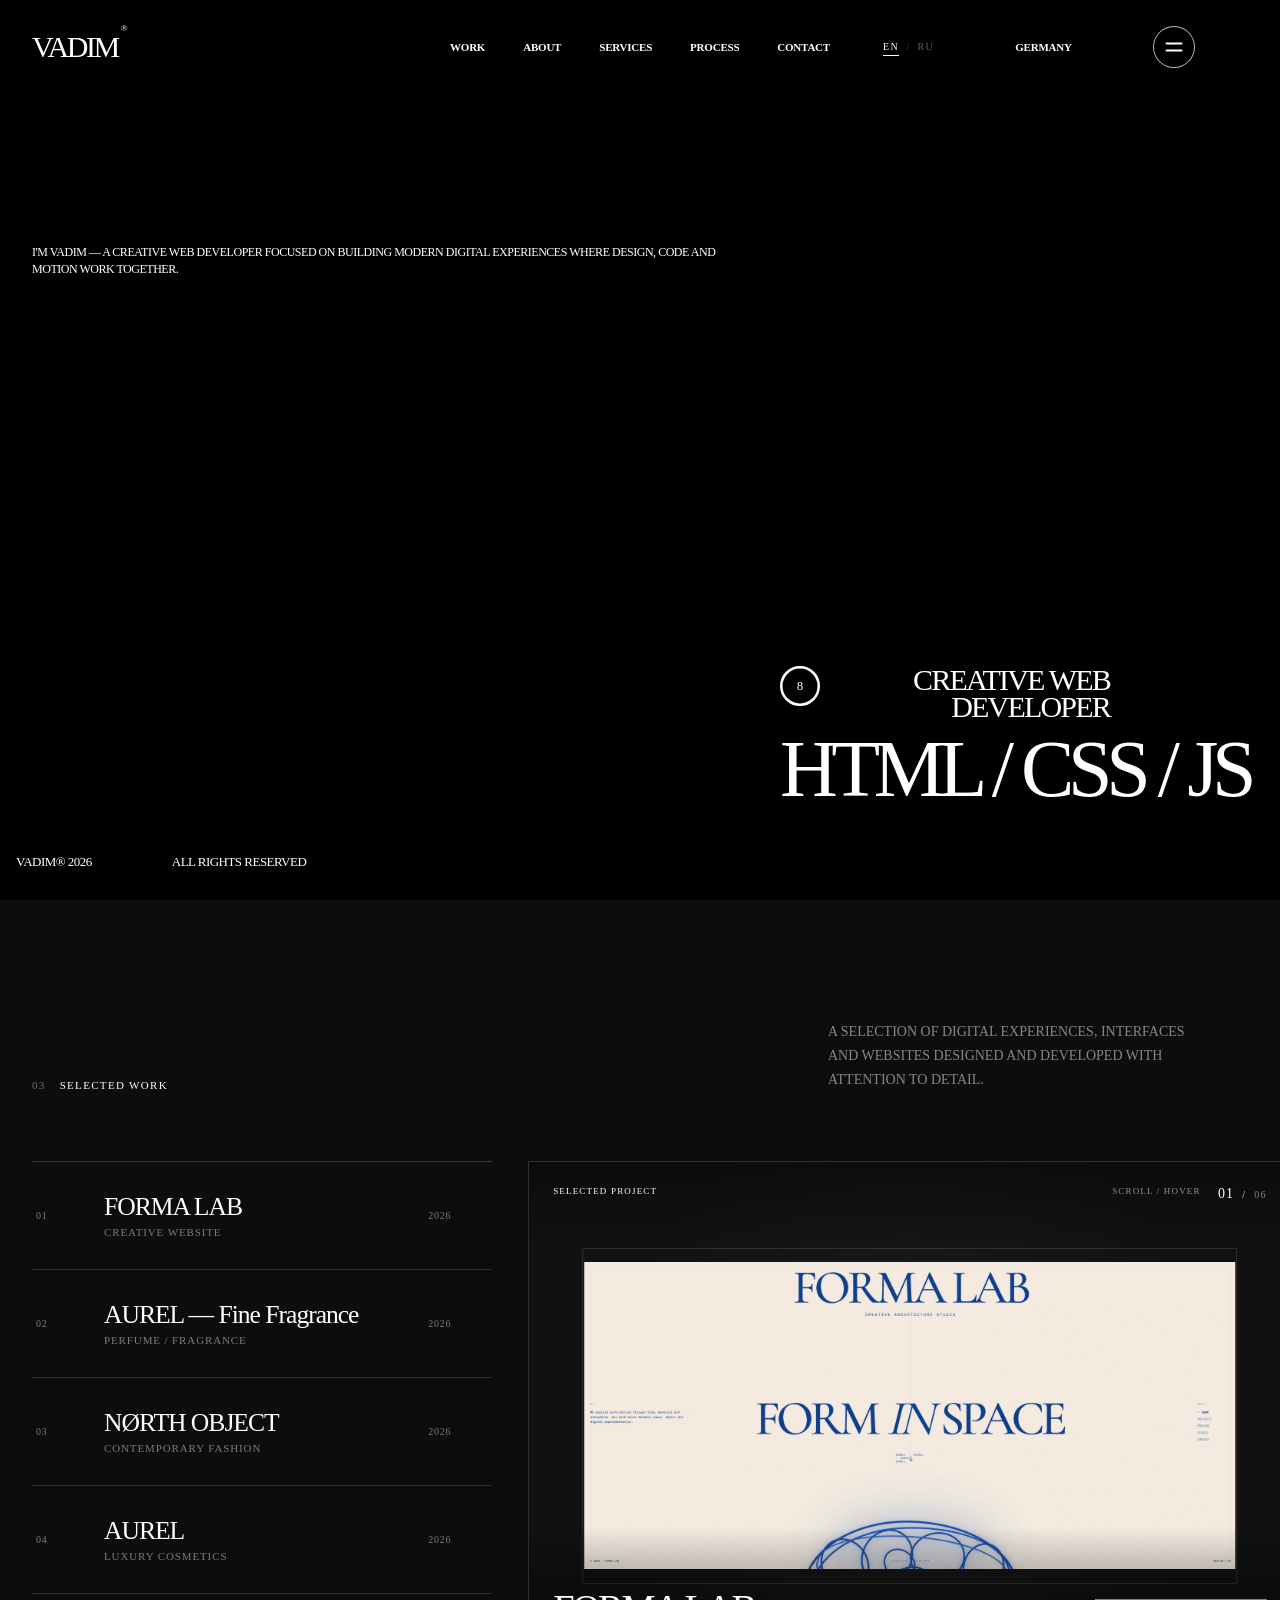
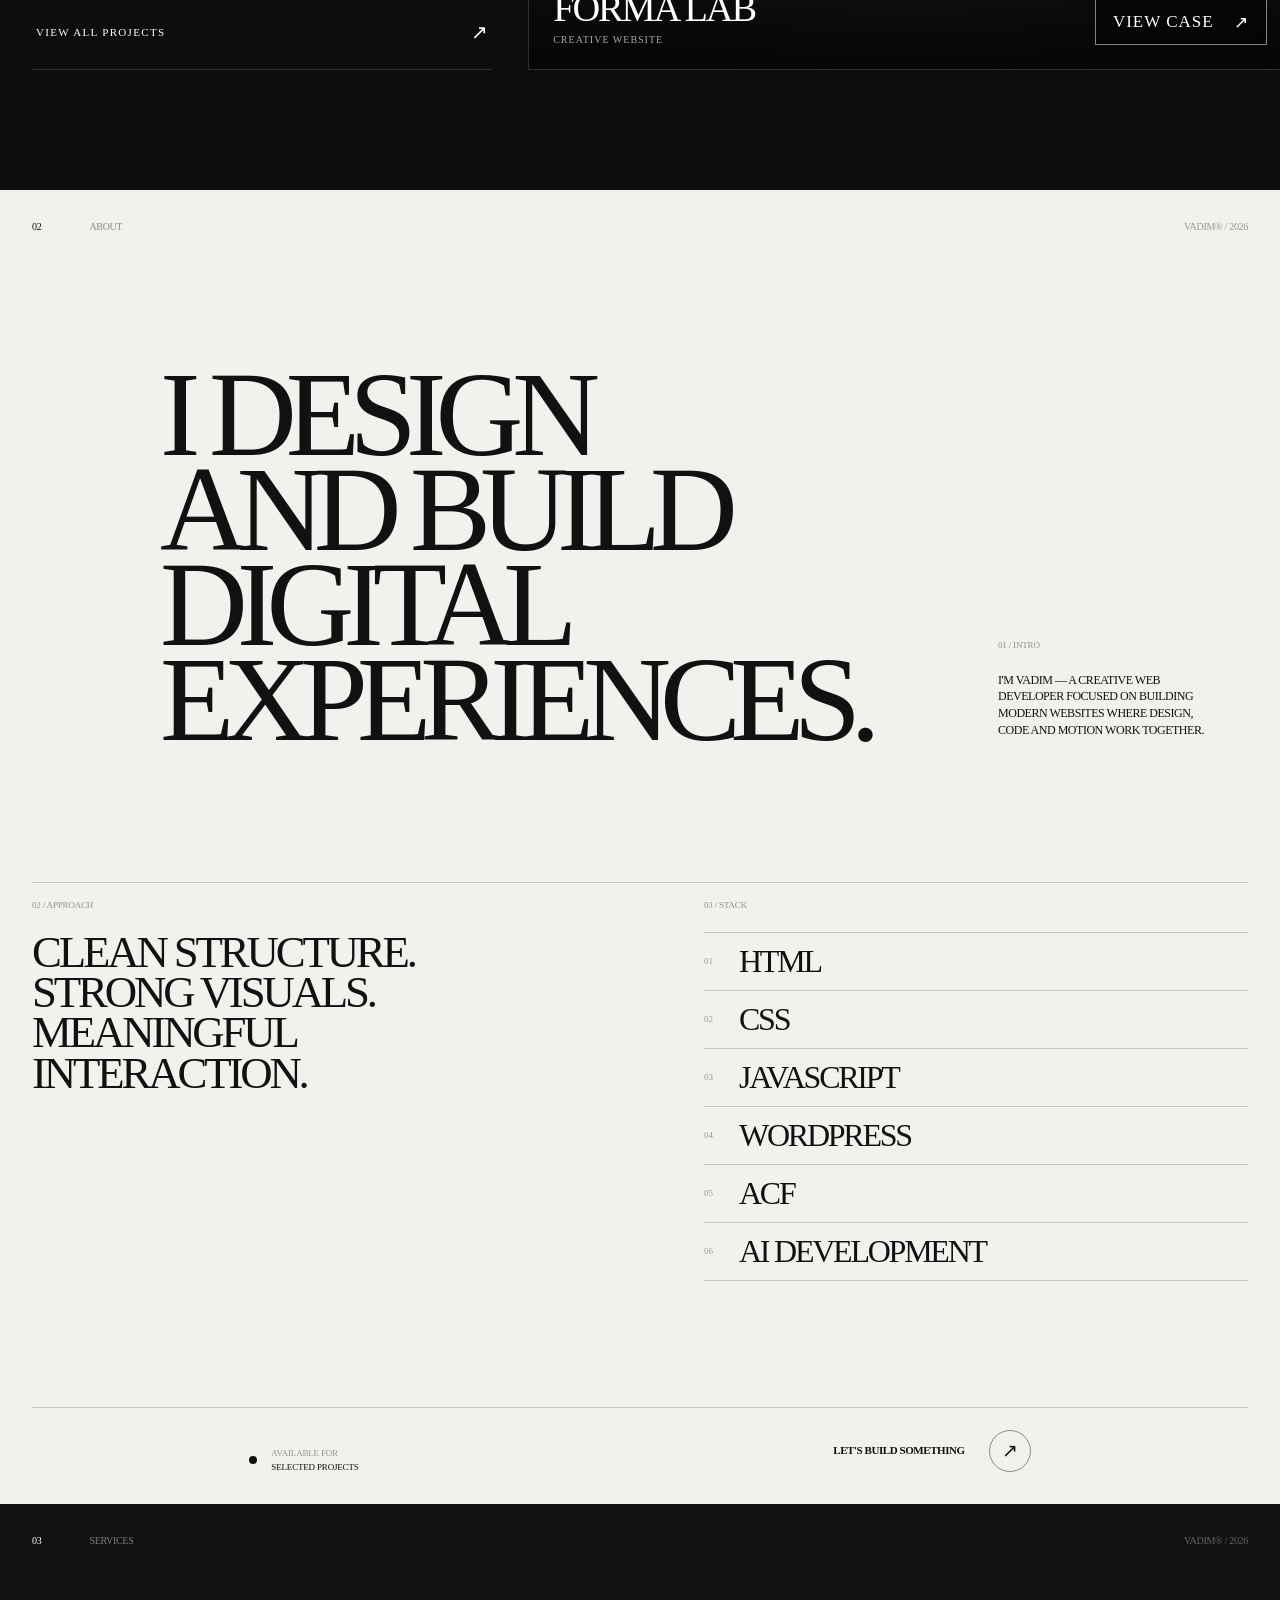
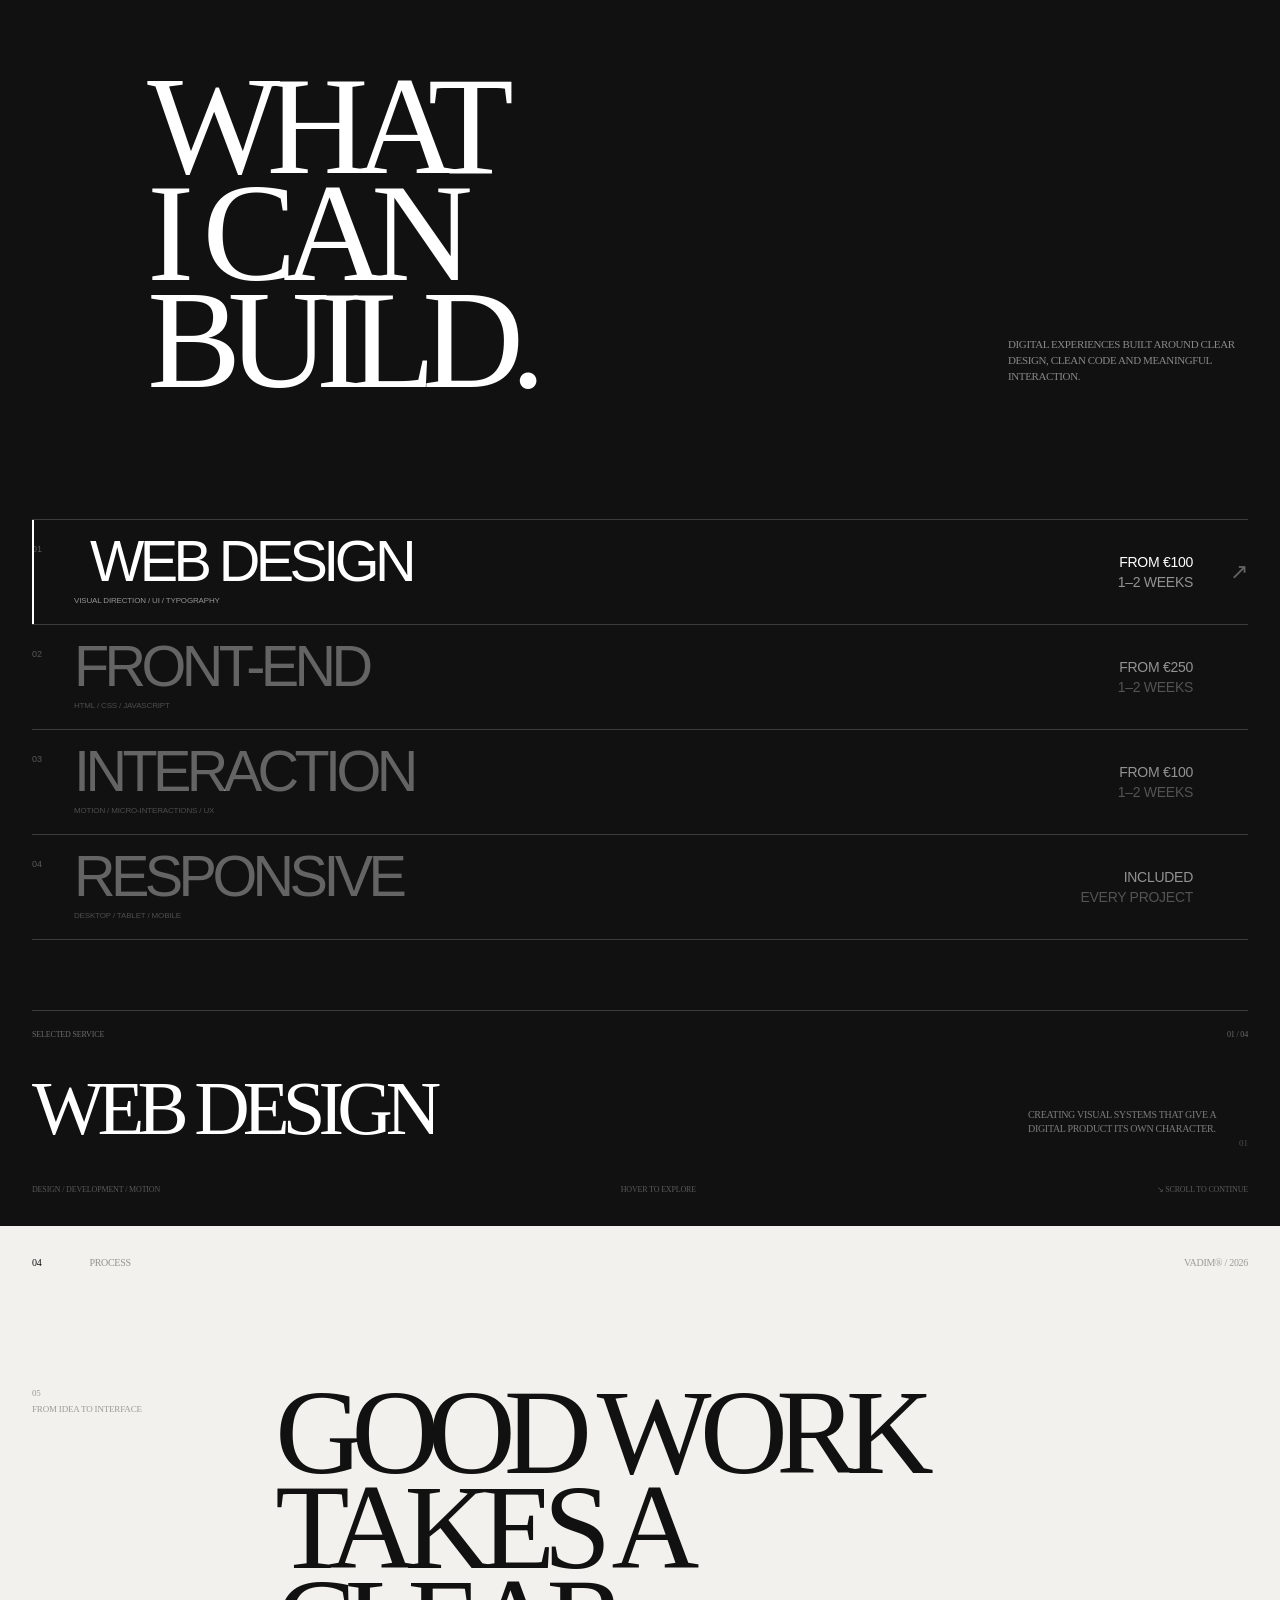
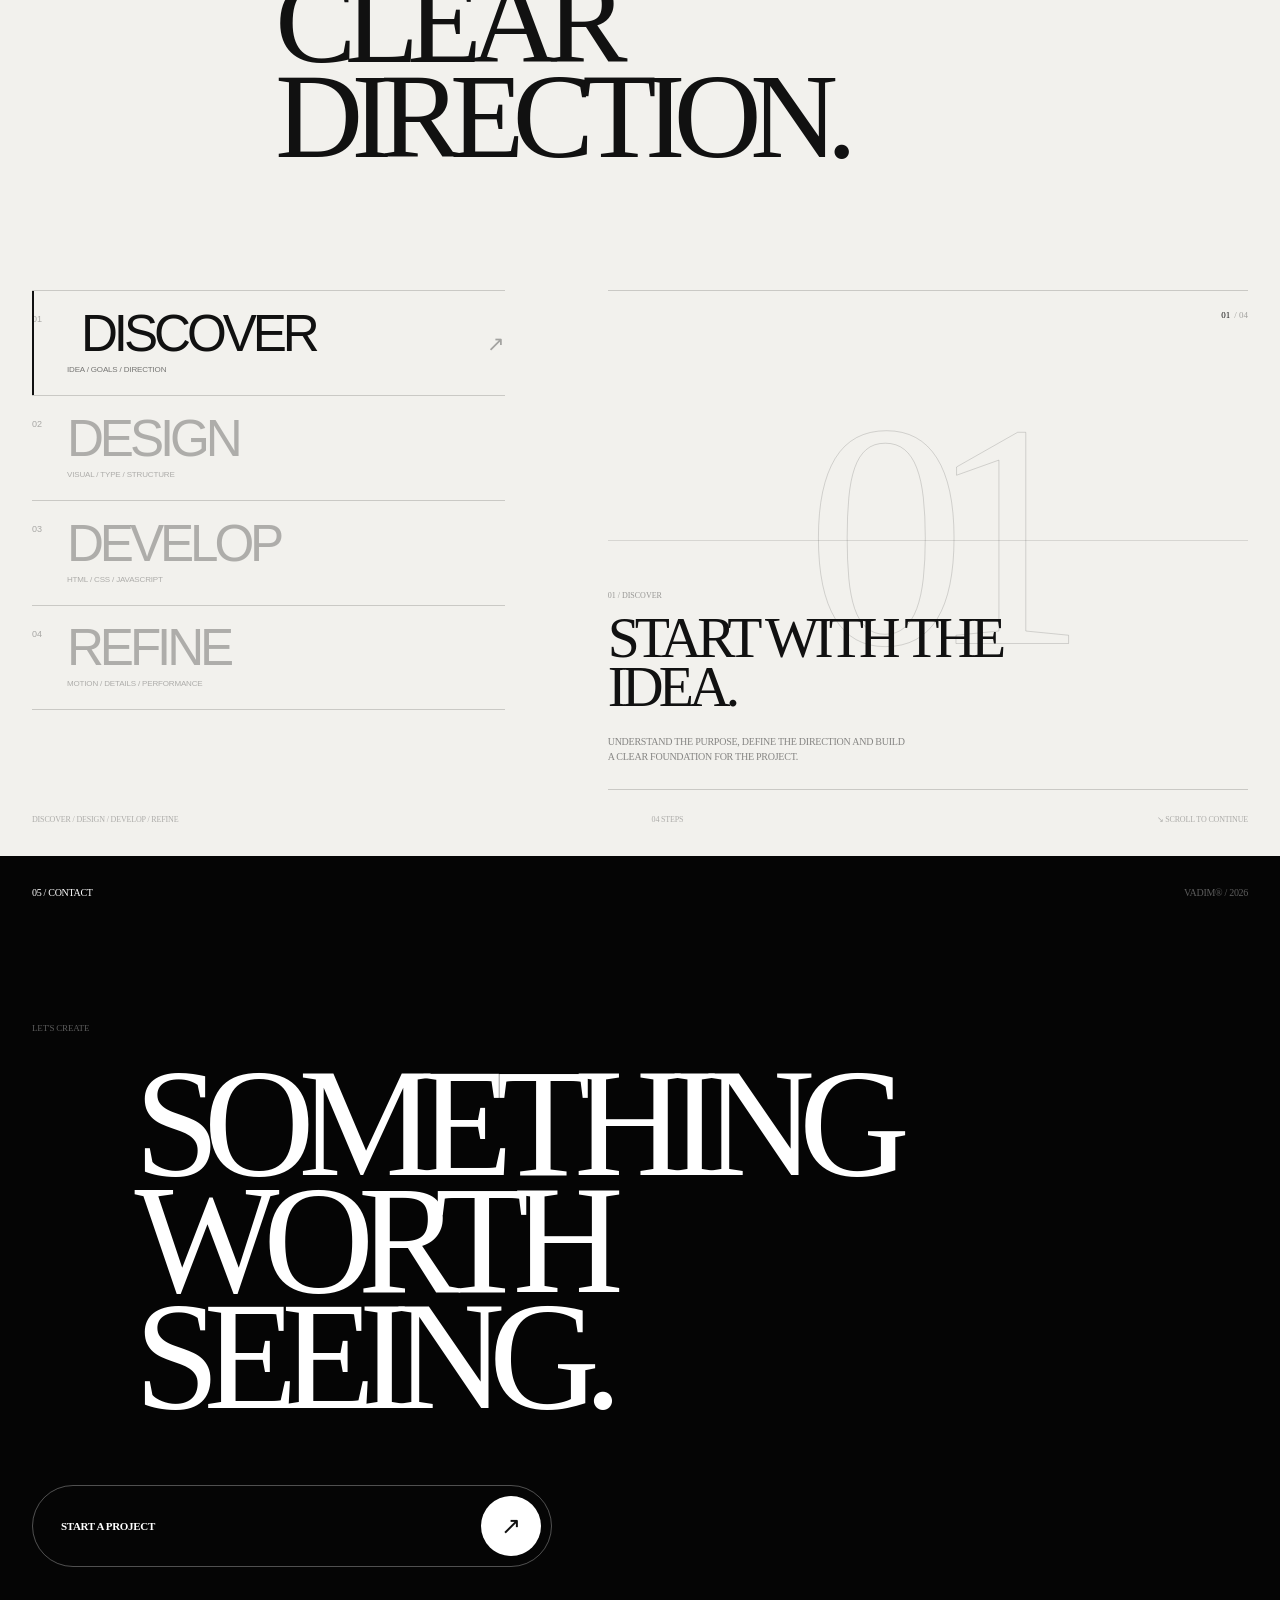
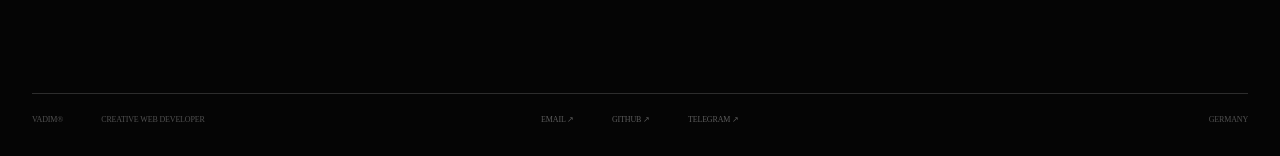
==== index.html @ 9d47cc03 "Update index.html" ====
<!doctype html>
<html lang="en">
	<head>
		<meta charset="UTF-8" />
		<meta name="viewport" content="width=device-width, initial-scale=1.0" />

		<title>VADIM — Creative Web Developer</title>

		<link rel="preconnect" href="https://fonts.googleapis.com" />
		<link rel="preconnect" href="https://fonts.gstatic.com" crossorigin />

		<link
			href="https://fonts.googleapis.com/css2?family=Inter+Tight:wght@500&display=swap"
			rel="stylesheet"
		/>

		<link rel="shortcut icon" href="./icons/favicon.png" type="image/x-icon" />

		<link rel="stylesheet" href="./css/index.css" />
	</head>

	<body>
		<header class="header">
			<div class="header__inner">
				<a href="#" class="header__logo">VADIM<span>®</span></a>

				<nav class="header__nav">
					<a href="#work" class="header__link" data-i18n="navWork">WORK</a>
					<a href="#about" class="header__link" data-i18n="navAbout">ABOUT</a>
					<a href="#services" class="header__link" data-i18n="navServices"
						>SERVICES</a
					>
					<a href="#process" class="header__link" data-i18n="navProcess"
						>PROCESS</a
					>
					<a href="#contact" class="header__link" data-i18n="navContact"
						>CONTACT</a
					>
				</nav>

				<div class="header__right">
					<div class="language-switcher" aria-label="Language switcher">
						<button
							class="language-switcher__button is-active"
							type="button"
							data-language="en"
						>
							EN
						</button>

						<span>/</span>

						<button
							class="language-switcher__button"
							type="button"
							data-language="ru"
						>
							RU
						</button>
					</div>

					<span class="header__location" data-i18n="location"> GERMANY </span>

					<button
						class="header__menu-button"
						id="header-menu-button"
						type="button"
						aria-label="Open menu"
						aria-expanded="false"
						aria-controls="header-menu"
					>
						<span></span>
						<span></span>
					</button>
				</div>
			</div>

			<div class="header__menu" id="header-menu" aria-hidden="true">
				<div class="header__menu-top">
					<span>VADIM® 2026</span>

					<button
						class="header__menu-close"
						id="header-menu-close"
						type="button"
						aria-label="Close menu"
					>
						<span></span>
						<span></span>
					</button>
				</div>

				<nav class="header__menu-nav">
					<a href="#work" class="header__menu-link">
						<span>01</span>
						<strong data-i18n="navWork">WORK</strong>
					</a>

					<a href="#about" class="header__menu-link">
						<span>02</span>
						<strong data-i18n="navAbout">ABOUT</strong>
					</a>

					<a href="#services" class="header__menu-link">
						<span>03</span>
						<strong data-i18n="navServices">SERVICES</strong>
					</a>

					<a href="#process" class="header__menu-link">
						<span>04</span>
						<strong data-i18n="navProcess">PROCESS</strong>
					</a>

					<a href="#contact" class="header__menu-link">
						<span>05</span>
						<strong data-i18n="navContact">CONTACT</strong>
					</a>
				</nav>

				<div class="header__menu-bottom">
					<span data-i18n="developer">CREATIVE WEB DEVELOPER</span>
					<span data-i18n="germany2026">GERMANY — 2026</span>
				</div>
			</div>
		</header>

		<main id="scroll-spacer">
			<section class="hero">
				<div class="hero__cursor" id="custom-cursor">
					<svg viewBox="0 0 48 48" aria-hidden="true">
						<circle
							cx="24"
							cy="24"
							r="22.75"
							fill="none"
							stroke="white"
							stroke-width="2.5"
						/>

						<path
							d="M17 18.5
							C20 15.5 27 15.5 30 18.5
							C32.5 21 31.5 25 28.5 26
							C25.5 27 22 26 20 28.5
							C18 31 20 34 23.5 34
							C27 34 30 31.5 31 29"
							fill="none"
							stroke="white"
							stroke-width="2.5"
							stroke-linecap="round"
						/>
					</svg>
				</div>

				<div class="hero__caption" data-i18n="heroCaption">
					I'M VADIM — A CREATIVE WEB DEVELOPER FOCUSED ON BUILDING MODERN
					DIGITAL EXPERIENCES WHERE DESIGN, CODE AND MOTION WORK TOGETHER.
				</div>

				<div class="hero__product" id="outro-info" data-outro-offset="166">
					<div class="hero__product-top">
						<div class="hero__symbol">
							<svg viewBox="0 0 40 40" aria-hidden="true">
								<circle
									cx="20"
									cy="20"
									r="18.75"
									fill="none"
									stroke="white"
									stroke-width="2.5"
								/>
							</svg>

							<span id="circle-symbol">8</span>
						</div>

						<div class="hero__collection" data-i18n="developer">
							CREATIVE WEB DEVELOPER
						</div>
					</div>

					<div class="hero__price">HTML / CSS / JS</div>
				</div>

				<div class="hero__video" id="main-canvas">
					<video
						id="video-left"
						class="hero__video-item"
						muted
						playsinline
						preload="auto"
					>
						<source
							src="https://d8j0ntlcm91z4.cloudfront.net/user_39ca84eAE1ODL9hbR5VhoEj8tBf/hf_20260625_154433_532a85d3-dabf-4265-b8bd-19ac6af31842.mp4"
							type="video/mp4"
						/>
					</video>

					<video
						id="video-right"
						class="hero__video-item"
						muted
						playsinline
						preload="auto"
					>
						<source
							src="https://d8j0ntlcm91z4.cloudfront.net/user_39ca84eAE1ODL9hbR5VhoEj8tBf/hf_20260625_154401_a664f076-b971-4557-8728-40ef9ea4c49b.mp4"
							type="video/mp4"
						/>
					</video>
				</div>

				<div class="hero__outro-overlay" id="outro-overlay"></div>

				<button
					class="hero__view"
					id="outro-buy"
					type="button"
					data-i18n="view"
				>
					view
				</button>

				<footer class="hero__footer" id="outro-footer">
					<span>VADIM® 2026</span>

					<span data-i18n="allRights"> ALL RIGHTS RESERVED </span>
				</footer>
			</section>

			<section class="work" id="work">
				<div class="work__header">
					<div class="section-label">
						<span>03</span>
						<span data-i18n="selectedWork">Selected work</span>
					</div>

					<p class="work__intro" data-i18n="workIntro">
						A selection of digital experiences, interfaces and websites designed
						and developed with attention to detail.
					</p>
				</div>

				<div class="work__showcase">
					<div class="work__projects">
						<article class="work-project is-active" data-project="0">
							<div class="work-project__number">01</div>

							<div class="work-project__info">
								<h3>FORMA LAB</h3>
								<p data-i18n="creativeWebsite">Creative website</p>
							</div>

							<div class="work-project__meta">
								<span>2026</span>
								<span>↗</span>
							</div>
						</article>

						<article class="work-project" data-project="1">
							<div class="work-project__number">02</div>

							<div class="work-project__info">
								<h3>AUREL — Fine Fragrance</h3>
								<p data-i18n="perfumeFragrance">Perfume / Fragrance</p>
							</div>

							<div class="work-project__meta">
								<span>2026</span>
								<span>↗</span>
							</div>
						</article>

						<article class="work-project" data-project="2">
							<div class="work-project__number">03</div>

							<div class="work-project__info">
								<h3>NØRTH OBJECT</h3>
								<p data-i18n="contemporaryFashion">Contemporary Fashion</p>
							</div>

							<div class="work-project__meta">
								<span>2026</span>
								<span>↗</span>
							</div>
						</article>

						<article class="work-project" data-project="3">
							<div class="work-project__number">04</div>

							<div class="work-project__info">
								<h3>AUREL</h3>
								<p data-i18n="luxuryCosmetics">Luxury cosmetics</p>
							</div>

							<div class="work-project__meta">
								<span>2026</span>
								<span>↗</span>
							</div>
						</article>

						<a href="portfolio.html" class="work__all-projects">
							<span data-i18n="viewAllProjects"> View all projects </span>
							<span>↗</span>
						</a>
					</div>

					<div class="work__preview">
						<div class="work__preview-counter">
							<span class="work__preview-current">01</span>
							<span>/</span>
							<span class="work__preview-total">06</span>
						</div>

						<div class="work__preview-images">
							<picture>
								<source
									srcset="./images/FORMA-LAB/FORMA-LAB-01.webp"
									type="image/webp"
								/>
								<img
									class="work-preview-image is-active"
									src="./images/FORMA-LAB/FORMA-LAB-01.jpeg"
									alt="FORMA LAB home page"
									data-project="0"
									data-image="0"
								/>
							</picture>

							<picture>
								<source
									srcset="./images/Aurel/Aurel-01.webp"
									type="image/webp"
								/>
								<img
									class="work-preview-image"
									src="./images/Aurel/Aurel-01.jpeg"
									alt="AUREL Fine Fragrance home page"
									data-project="1"
									data-image="0"
								/>
							</picture>

							<picture>
								<source
									srcset="./images/NORTH/North-01.webp"
									type="image/webp"
								/>
								<img
									class="work-preview-image"
									src="./images/NORTH/North-01.jpeg"
									alt="NØRTH OBJECT"
									data-project="2"
								/>
							</picture>

							<picture>
								<source
									srcset="./images/Luxury/Luxury-01.webp"
									type="image/webp"
								/>
								<img
									class="work-preview-image"
									src="./images/Luxury/Luxury-01.jpeg"
									alt="AUREL Luxury Cosmetics"
									data-project="3"
								/>
							</picture>
						</div>

						<div class="work__preview-overlay"></div>

						<div class="work__preview-top">
							<span data-i18n="selectedProject"> Selected project </span>

							<span data-i18n="scrollHover"> Scroll / Hover </span>
						</div>

						<div class="work__preview-bottom">
							<div>
								<span class="work__preview-title"> FORMA LAB </span>

								<span
									class="work__preview-description"
									data-i18n="creativeWebsite"
								>
									Creative website
								</span>
							</div>

							<button
								class="work__preview-open"
								type="button"
								data-open-case="0"
							>
								<span data-i18n="viewCase">View case</span>
								<span>↗</span>
							</button>
						</div>
					</div>
				</div>
			</section>

			<div class="case-study" id="caseStudy">
				<div class="case-study__overlay"></div>

				<div class="case-study__window">
					<header class="case-study__header">
						<div class="case-study__label">
							<span data-i18n="caseStudy">Case study</span>
						</div>

						<button
							class="case-study__close"
							type="button"
							aria-label="Close case study"
						>
							<span></span>
							<span></span>
						</button>
					</header>

					<div class="case-study__content">
						<div class="case-study__hero">
							<div class="case-study__hero-meta">
								<span class="case-study__number">01</span>

								<span class="case-study__count" data-i18n="pages8">
									8 pages
								</span>
							</div>

							<h2 class="case-study__title">FORMA LAB</h2>

							<p class="case-study__description" data-i18n="caseDescription">
								Creative website focused on visual identity, interaction and
								digital presentation.
							</p>
						</div>

						<div class="case-study__stats">
							<div class="case-study__stat">
								<span data-i18n="pages">Pages</span>
								<strong>8</strong>
							</div>

							<div class="case-study__stat">
								<span data-i18n="sections">Sections</span>
								<strong>24</strong>
							</div>

							<div class="case-study__stat">
								<span data-i18n="year">Year</span>
								<strong>2026</strong>
							</div>

							<div class="case-study__stat">
								<span data-i18n="stack">Stack</span>
								<strong>HTML / CSS / JS</strong>
							</div>
						</div>

						<div class="case-study__gallery">
							<figure class="case-study__image">
								<img
									src="./images/FORMA-LAB/FORMA-LAB-01.jpeg"
									alt="FORMA LAB home page"
								/>

								<figcaption>
									<span>01</span>
									<span data-i18n="home">Home</span>
								</figcaption>
							</figure>

							<figure class="case-study__image">
								<img
									src="./images/FORMA-LAB/FORMA-LAB-02.jpeg"
									alt="FORMA LAB about page"
								/>

								<figcaption>
									<span>02</span>
									<span data-i18n="ourWork">Our Work</span>
								</figcaption>
							</figure>

							<figure class="case-study__image">
								<img
									src="./images/FORMA-LAB/FORMA-LAB-03.jpeg"
									alt="FORMA LAB projects page"
								/>

								<figcaption>
									<span>03</span>
									<span data-i18n="ourWork">Our Work</span>
								</figcaption>
							</figure>

							<figure class="case-study__image">
								<img
									src="./images/FORMA-LAB/FORMA-LAB-04.jpeg"
									alt="FORMA LAB process page"
								/>

								<figcaption>
									<span>04</span>
									<span data-i18n="process">Process</span>
								</figcaption>
							</figure>

							<figure class="case-study__image">
								<img
									src="./images/FORMA-LAB/FORMA-LAB-05.jpeg"
									alt="FORMA LAB manifesto page"
								/>

								<figcaption>
									<span>05</span>
									<span data-i18n="manifesto">Manifesto</span>
								</figcaption>
							</figure>

							<figure class="case-study__image">
								<img
									src="./images/FORMA-LAB/FORMA-LAB-06.jpeg"
									alt="FORMA LAB contact page"
								/>

								<figcaption>
									<span>06</span>
									<span data-i18n="contact">Contact</span>
								</figcaption>
							</figure>
						</div>
					</div>
				</div>
			</div>

			<section class="about" id="about">
				<div class="about__top">
					<div class="about__label">
						<span>02</span>
						<span data-i18n="about">ABOUT</span>
					</div>

					<span class="about__year"> VADIM® / 2026 </span>
				</div>

				<div class="about__hero">
					<h2 class="about__title">
						<span data-i18n="aboutTitle1">I DESIGN</span>
						<br />

						<span data-i18n="aboutTitle2">AND BUILD</span>
						<br />

						<span data-i18n="aboutTitle3">DIGITAL</span>
						<br />

						<span data-i18n="aboutTitle4">EXPERIENCES.</span>
					</h2>

					<div class="about__intro">
						<span class="about__intro-label"> 01 / INTRO </span>

						<p data-i18n="aboutIntro">
							I'M VADIM — A CREATIVE WEB DEVELOPER FOCUSED ON BUILDING MODERN
							WEBSITES WHERE DESIGN, CODE AND MOTION WORK TOGETHER.
						</p>
					</div>
				</div>

				<div class="about__middle">
					<div class="about__statement">
						<span class="about__small-label"> 02 / APPROACH </span>

						<p data-i18n="aboutApproach">
							CLEAN STRUCTURE.
							<br />
							STRONG VISUALS.
							<br />
							MEANINGFUL INTERACTION.
						</p>
					</div>

					<div class="about__stack">
						<span class="about__small-label"> 03 / STACK </span>

						<div class="about__stack-list">
							<div>
								<span>01</span>
								<strong>HTML</strong>
							</div>

							<div>
								<span>02</span>
								<strong>CSS</strong>
							</div>

							<div>
								<span>03</span>
								<strong>JAVASCRIPT</strong>
							</div>

							<div>
								<span>04</span>
								<strong>WORDPRESS</strong>
							</div>

							<div>
								<span>05</span>
								<strong>ACF</strong>
							</div>

							<div>
								<span>06</span>
								<strong data-i18n="aiDevelopment"> AI Development </strong>
							</div>
						</div>
					</div>
				</div>

				<div class="about__bottom">
					<div class="about__availability">
						<span class="about__status"></span>

						<div>
							<span data-i18n="availableFor"> AVAILABLE FOR </span>

							<strong data-i18n="selectedProjects"> SELECTED PROJECTS </strong>
						</div>
					</div>

					<a href="#contact" class="about__contact">
						<span data-i18n="letsBuild"> LET'S BUILD SOMETHING </span>

						<strong>↗</strong>
					</a>
				</div>
			</section>

			<section class="services" id="services">
				<div class="services__top">
					<div class="services__label">
						<span>03</span>
						<span data-i18n="services">SERVICES</span>
					</div>

					<span class="services__year">VADIM® / 2026</span>
				</div>

				<div class="services__intro">
					<h2 class="services__title">
						<span data-i18n="servicesTitle1">WHAT</span>
						<br />

						<span data-i18n="servicesTitle2">I CAN</span>
						<br />

						<span data-i18n="servicesTitle3">BUILD.</span>
					</h2>

					<p class="services__description" data-i18n="servicesDescription">
						DIGITAL EXPERIENCES BUILT AROUND CLEAR DESIGN, CLEAN CODE AND
						MEANINGFUL INTERACTION.
					</p>
				</div>

				<div class="services__list">
					<!-- 01 -->
					<button
						class="services__item is-active"
						type="button"
						data-service="0"
					>
						<span class="services__number">01</span>

						<div class="services__main">
							<h3 data-i18n="webDesign">WEB DESIGN</h3>

							<p data-i18n="webDesignMeta">
								VISUAL DIRECTION / UI / TYPOGRAPHY
							</p>
						</div>

						<div class="services__pricing">
							<span data-i18n="webDesignPrice">FROM 10 000 ₽</span>
							<span data-i18n="webDesignTime">1–2 WEEKS</span>
						</div>

						<span class="services__arrow">↗</span>
					</button>

					<!-- 02 -->
					<button class="services__item" type="button" data-service="1">
						<span class="services__number">02</span>

						<div class="services__main">
							<h3 data-i18n="frontEnd">FRONT-END</h3>

							<p data-i18n="frontEndMeta">HTML / CSS / JAVASCRIPT</p>
						</div>

						<div class="services__pricing">
							<span data-i18n="frontEndPrice">FROM 25 000 ₽</span>
							<span data-i18n="frontEndTime">1–2 WEEKS</span>
						</div>

						<span class="services__arrow">↗</span>
					</button>

					<!-- 03 -->
					<button class="services__item" type="button" data-service="2">
						<span class="services__number">03</span>

						<div class="services__main">
							<h3 data-i18n="interaction">INTERACTION</h3>

							<p data-i18n="interactionMeta">
								MOTION / MICRO-INTERACTIONS / UX
							</p>
						</div>

						<div class="services__pricing">
							<span data-i18n="interactionPrice">FROM 10 000 ₽</span>
							<span data-i18n="interactionTime">1–2 WEEKS</span>
						</div>

						<span class="services__arrow">↗</span>
					</button>

					<!-- 04 -->
					<button class="services__item" type="button" data-service="3">
						<span class="services__number">04</span>

						<div class="services__main">
							<h3 data-i18n="responsive">RESPONSIVE</h3>

							<p data-i18n="responsiveMeta">DESKTOP / TABLET / MOBILE</p>
						</div>

						<div class="services__pricing">
							<span data-i18n="responsivePrice">INCLUDED</span>
							<span data-i18n="responsiveTime">EVERY PROJECT</span>
						</div>

						<span class="services__arrow">↗</span>
					</button>
				</div>

				<div class="services__feature">
					<div class="services__feature-top">
						<span data-i18n="selectedService"> SELECTED SERVICE </span>

						<span>
							<span id="services-current">01</span>
							/ 04
						</span>
					</div>

					<div class="services__feature-content">
						<strong id="services-title" data-i18n="webDesign">
							WEB DESIGN
						</strong>

						<p id="services-text" data-i18n="serviceWebDesignText">
							CREATING VISUAL SYSTEMS THAT GIVE A DIGITAL PRODUCT ITS OWN
							CHARACTER.
						</p>
					</div>

					<div class="services__feature-index">
						<span id="services-index">01</span>
					</div>
				</div>

				<div class="services__bottom">
					<span data-i18n="designDevelopmentMotion">
						DESIGN / DEVELOPMENT / MOTION
					</span>

					<span data-i18n="hoverExplore"> HOVER TO EXPLORE </span>

					<span data-i18n="scrollContinue"> ↘ SCROLL TO CONTINUE </span>
				</div>
			</section>

			<section class="process" id="process">
				<div class="process__top">
					<div class="process__label">
						<span>04</span>
						<span data-i18n="process">PROCESS</span>
					</div>

					<span class="process__year"> VADIM® / 2026 </span>
				</div>

				<div class="process__intro">
					<div class="process__intro-number">
						<span>05</span>

						<span data-i18n="fromIdeaToInterface">
							FROM IDEA TO INTERFACE
						</span>
					</div>

					<h2 class="process__title">
						<span data-i18n="goodWork"> GOOD WORK </span>

						<br />

						<span data-i18n="takesA"> TAKES A </span>

						<br />

						<span data-i18n="clear"> CLEAR </span>

						<br />

						<span data-i18n="direction"> DIRECTION. </span>
					</h2>
				</div>

				<div class="process__content">
					<div class="process__steps">
						<button
							class="process__step is-active"
							type="button"
							data-process="0"
						>
							<span class="process__step-number">01</span>

							<div class="process__step-main">
								<h3 data-i18n="discover">DISCOVER</h3>
								<p data-i18n="discoverMeta">IDEA / GOALS / DIRECTION</p>
							</div>

							<span class="process__step-arrow">↗</span>
						</button>

						<button class="process__step" type="button" data-process="1">
							<span class="process__step-number">02</span>

							<div class="process__step-main">
								<h3 data-i18n="design">DESIGN</h3>
								<p data-i18n="designMeta">VISUAL / TYPE / STRUCTURE</p>
							</div>

							<span class="process__step-arrow">↗</span>
						</button>

						<button class="process__step" type="button" data-process="2">
							<span class="process__step-number">03</span>

							<div class="process__step-main">
								<h3 data-i18n="develop">DEVELOP</h3>
								<p data-i18n="developMeta">HTML / CSS / JAVASCRIPT</p>
							</div>

							<span class="process__step-arrow">↗</span>
						</button>

						<button class="process__step" type="button" data-process="3">
							<span class="process__step-number">04</span>

							<div class="process__step-main">
								<h3 data-i18n="refine">REFINE</h3>
								<p data-i18n="refineMeta">MOTION / DETAILS / PERFORMANCE</p>
							</div>

							<span class="process__step-arrow">↗</span>
						</button>
					</div>

					<div class="process__visual">
						<div class="process__visual-index">
							<span id="process-current">01</span>
							<span>/ 04</span>
						</div>

						<div class="process__visual-number" id="process-number">01</div>

						<div class="process__visual-info">
							<span id="process-label" data-i18n="processDiscoverLabel">
								01 / DISCOVER
							</span>

							<strong id="process-title" data-i18n="processDiscoverTitle">
								START WITH THE IDEA.
							</strong>

							<p id="process-text" data-i18n="processDiscoverText">
								UNDERSTAND THE PURPOSE, DEFINE THE DIRECTION AND BUILD A CLEAR
								FOUNDATION FOR THE PROJECT.
							</p>
						</div>

						<div class="process__visual-line"></div>
					</div>
				</div>

				<div class="process__bottom">
					<span data-i18n="processSteps">
						DISCOVER / DESIGN / DEVELOP / REFINE
					</span>

					<span data-i18n="fourSteps"> 04 STEPS </span>

					<span data-i18n="scrollContinue"> ↘ SCROLL TO CONTINUE </span>
				</div>
			</section>

			<section class="contact" id="contact">
				<div class="contact__top">
					<span data-i18n="contactLabel"> 05 / CONTACT </span>

					<span> VADIM® / 2026 </span>
				</div>

				<div class="contact__content">
					<div class="contact__statement">
						<span data-i18n="letsCreate"> LET'S CREATE </span>

						<h2>
							<span data-i18n="something"> SOMETHING </span>

							<br />

							<span data-i18n="worth"> WORTH </span>

							<br />

							<span data-i18n="seeing"> SEEING. </span>
						</h2>
					</div>

					<a href="mailto:khatmullinv@list.ru" class="contact__cta">
						<span data-i18n="startProject"> START A PROJECT </span>

						<strong>↗</strong>
					</a>
				</div>

				<div class="contact__bottom">
					<div class="contact__identity">
						<span>VADIM®</span>

						<span data-i18n="developer"> CREATIVE WEB DEVELOPER </span>
					</div>

					<div class="contact__details">
						<a href="mailto:khatmullinv@list.ru">
							<span data-i18n="email">EMAIL</span> ↗
						</a>

						<a href="#"> <span>GITHUB</span> ↗ </a>

						<a
							href="https://t.me/xitsuma"
							target="_blank"
							rel="noopener noreferrer"
						>
							<span data-i18n="telegram">TELEGRAM</span> ↗
						</a>
					</div>

					<span class="contact__location" data-i18n="location"> GERMANY </span>
				</div>
			</section>
		</main>

		<script src="./js/header.js"></script>
		<script src="./js/hero.js"></script>
		<script src="./js/work.js"></script>
		<script src="./js/about.js"></script>
		<script src="./js/services.js"></script>
		<script src="./js/process.js"></script>
		<script src="./js/contact.js"></script>
		<script src="./js/language.js"></script>
	</body>
</html>
---- css/index.css ----
/* blocks.css */
@import url(./blocks/header.css);
@import url(./blocks/hero.css);
@import url(./blocks/about.css);
@import url(./blocks/work.css);
@import url(./blocks/services.css);
@import url(./blocks/process.css);
@import url(./blocks/language.css);
@import url(./blocks/contact.css);
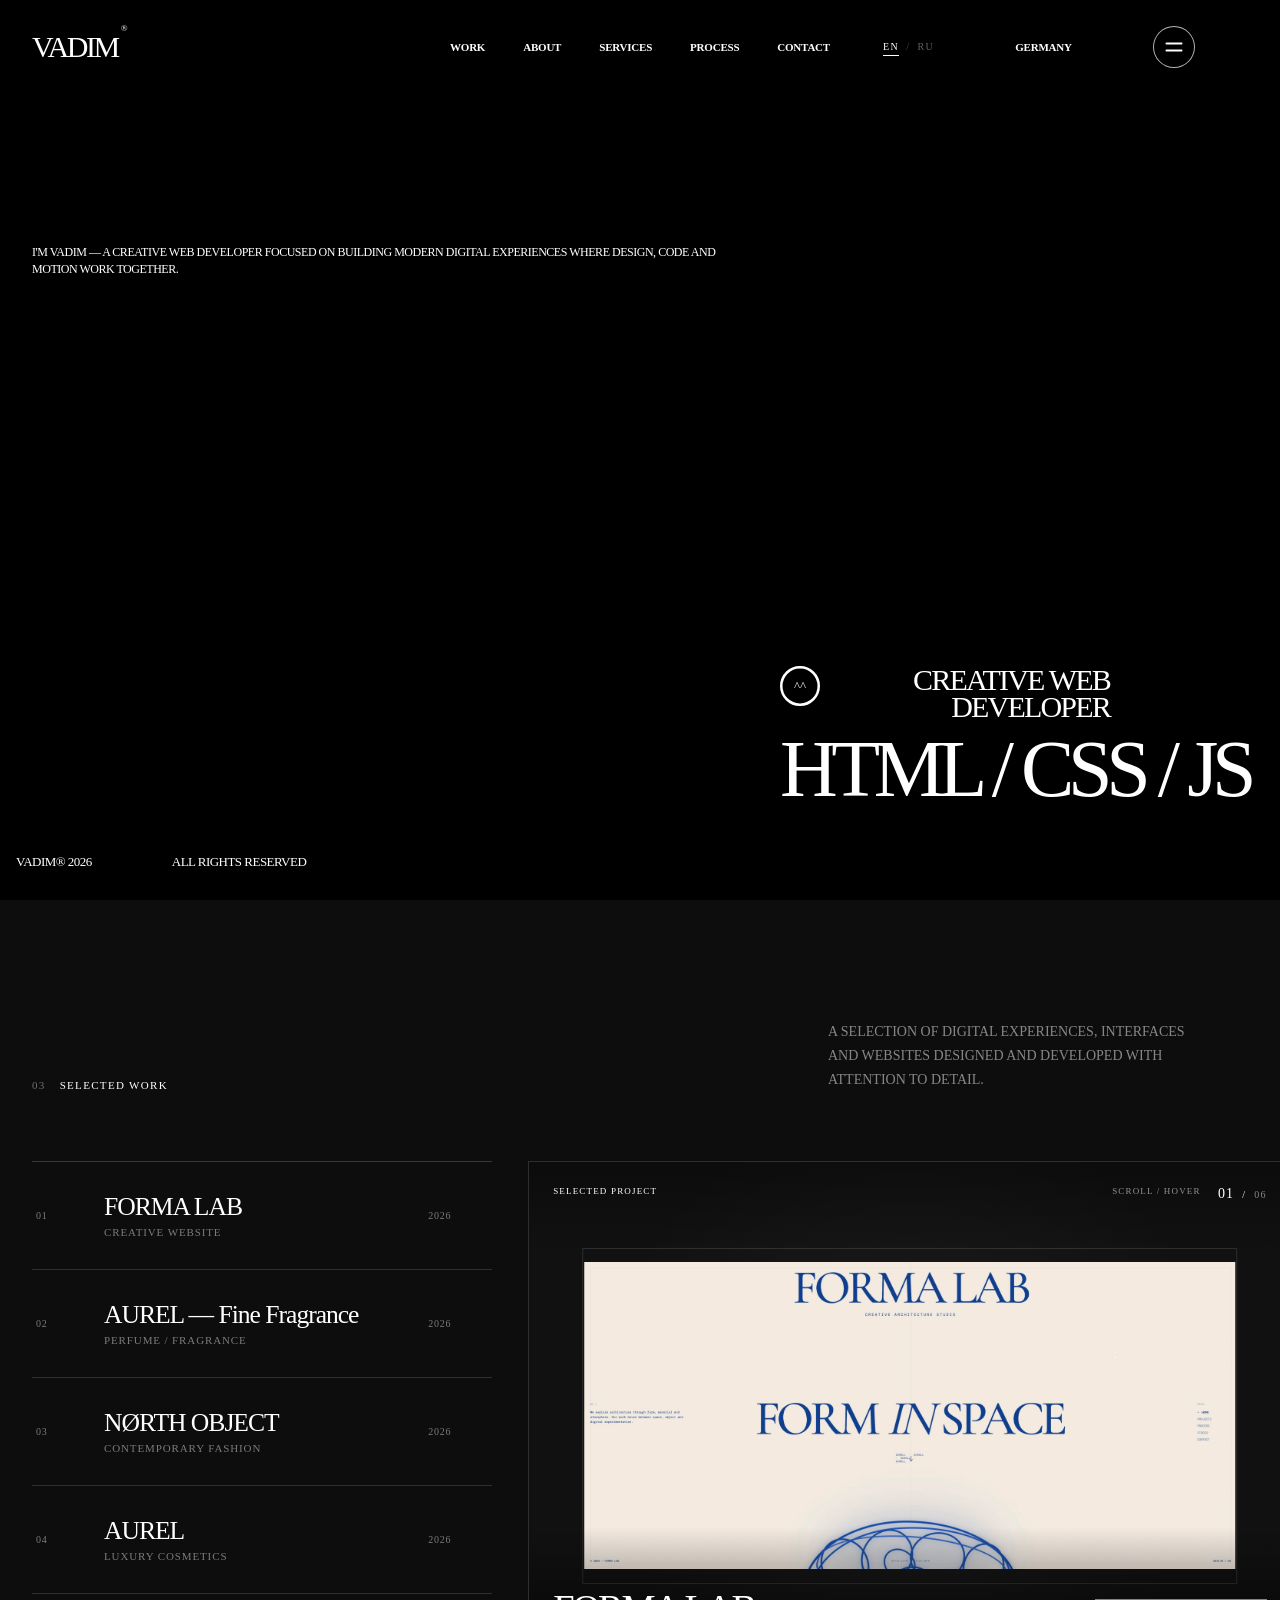
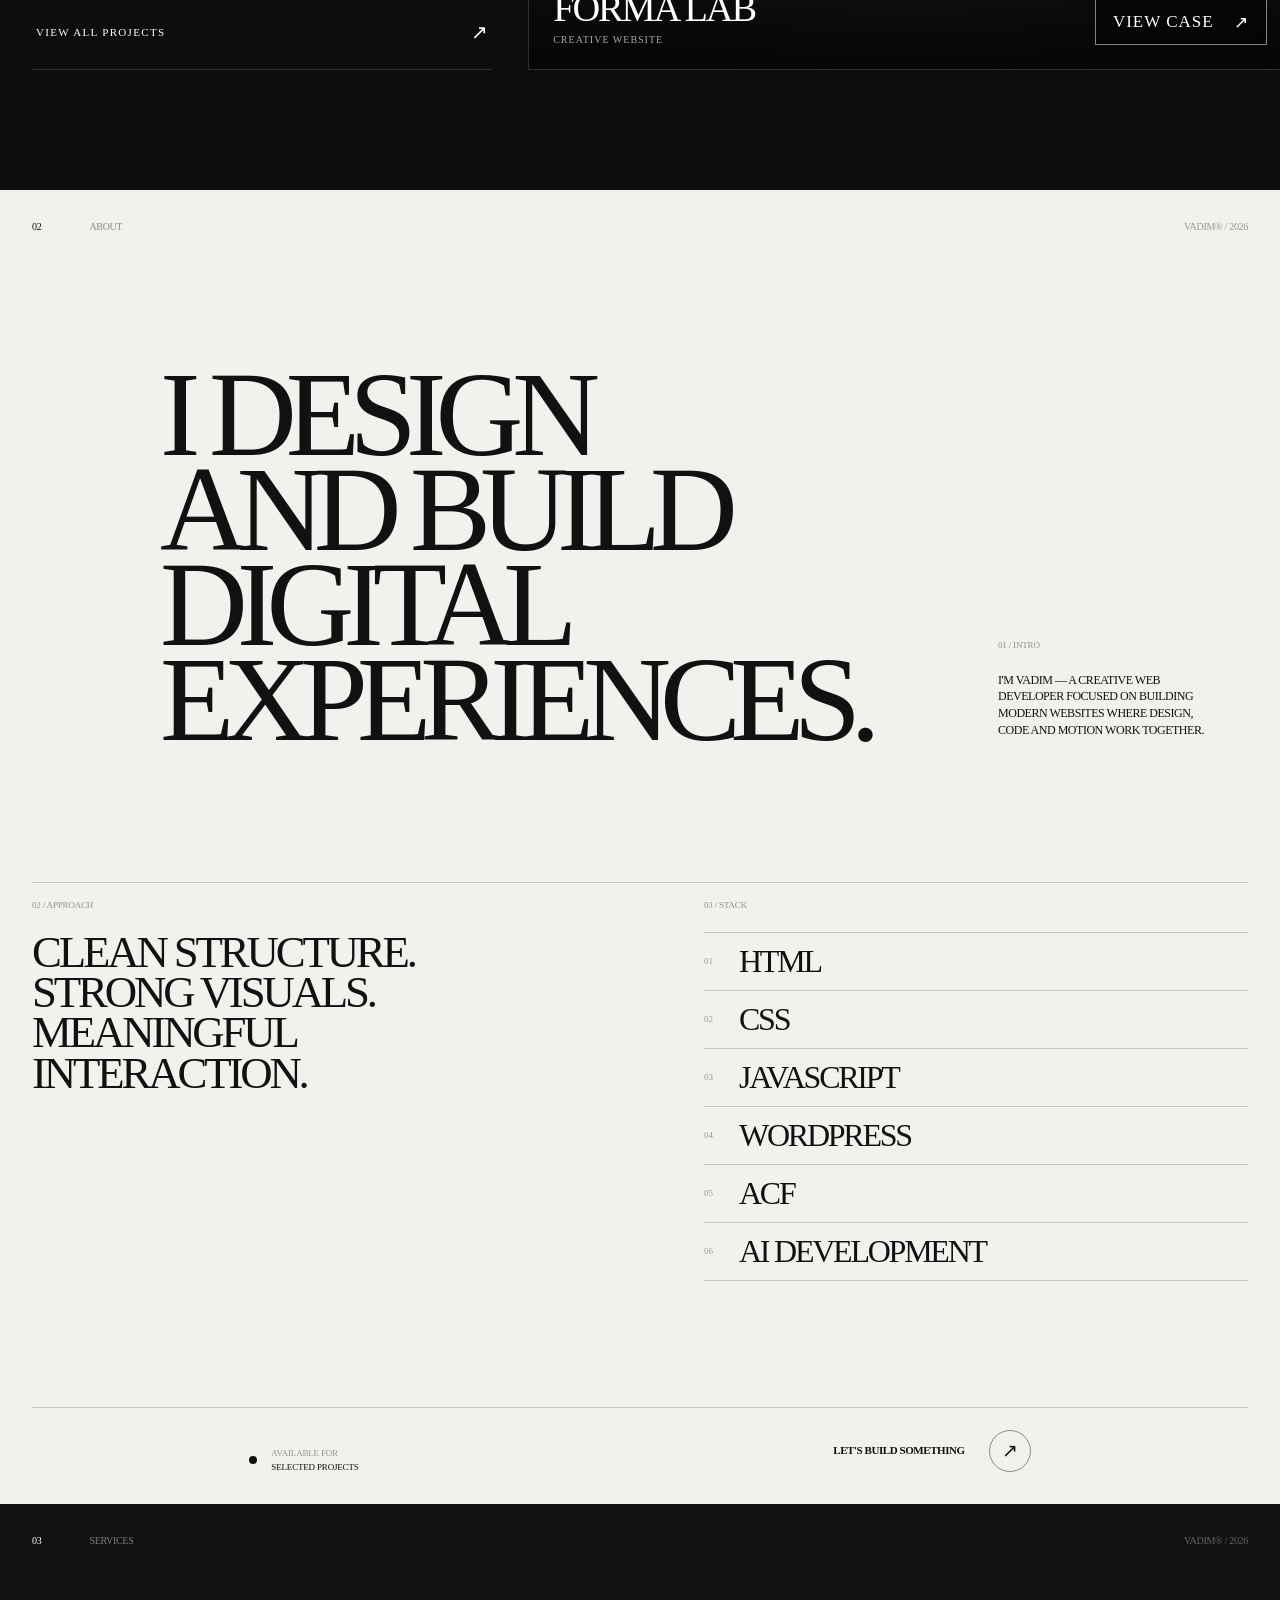
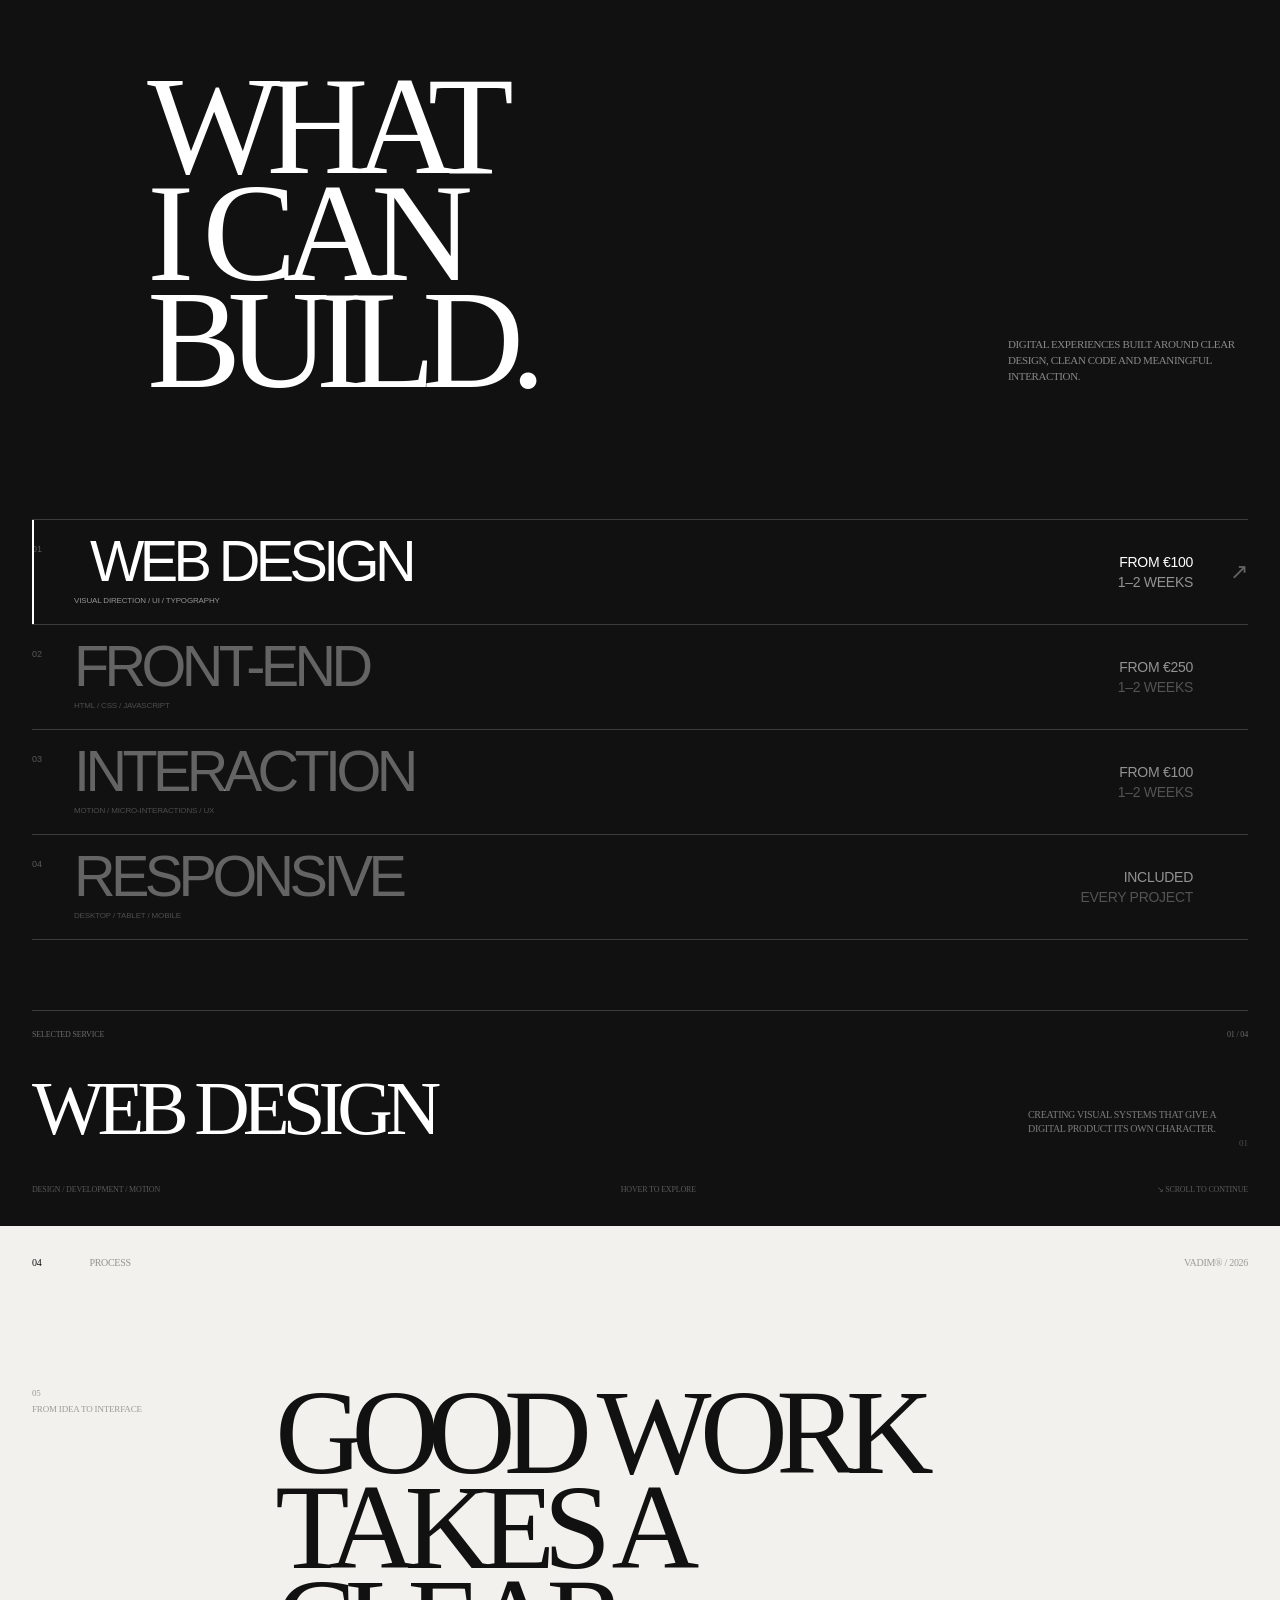
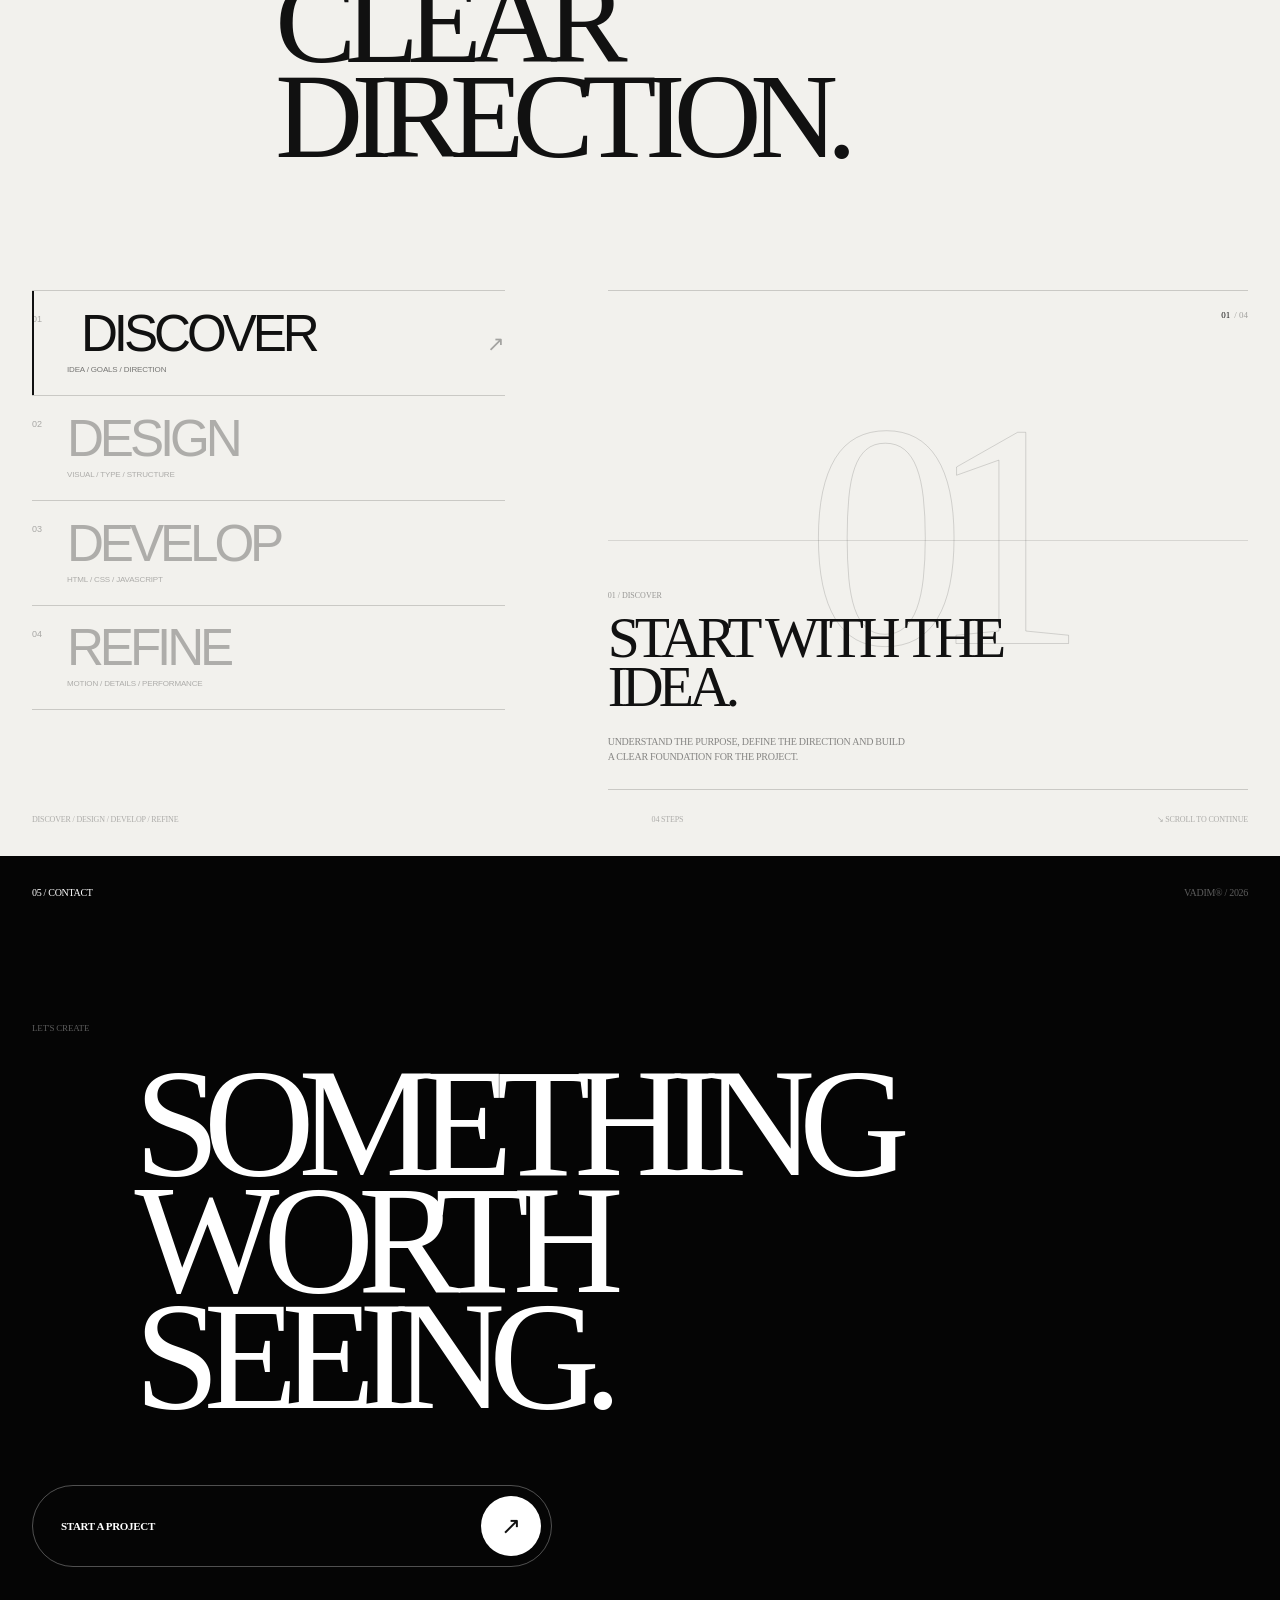
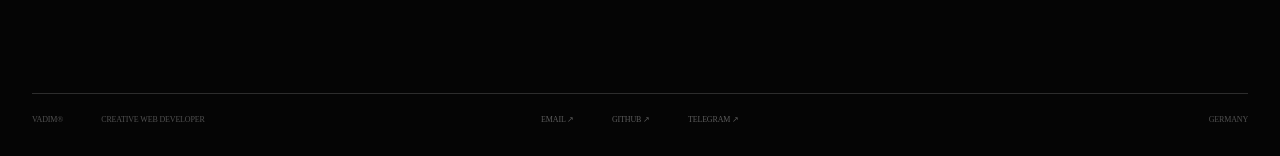
==== commit e9568fab: "Update index.html" ====
--- a/index.html
+++ b/index.html
@@ -473,11 +473,17 @@
 								</figcaption>
 							</figure>
 
-							<figure class="case-study__image">
-								<img
-									src="./images/FORMA-LAB/FORMA-LAB-02.jpeg"
-									alt="FORMA LAB about page"
-								/>
+								<figure class="case-study__image">
+								<picture>
+									<source
+										srcset="./images/FORMA-LAB/FORMA-LAB-03.webp"
+										type="image/webp"
+									/>
+									<img
+										src="./images/FORMA-LAB/FORMA-LAB-03.jpeg"
+										alt="FORMA LAB projects page"
+									/>
+								</picture>
 
 								<figcaption>
 									<span>02</span>
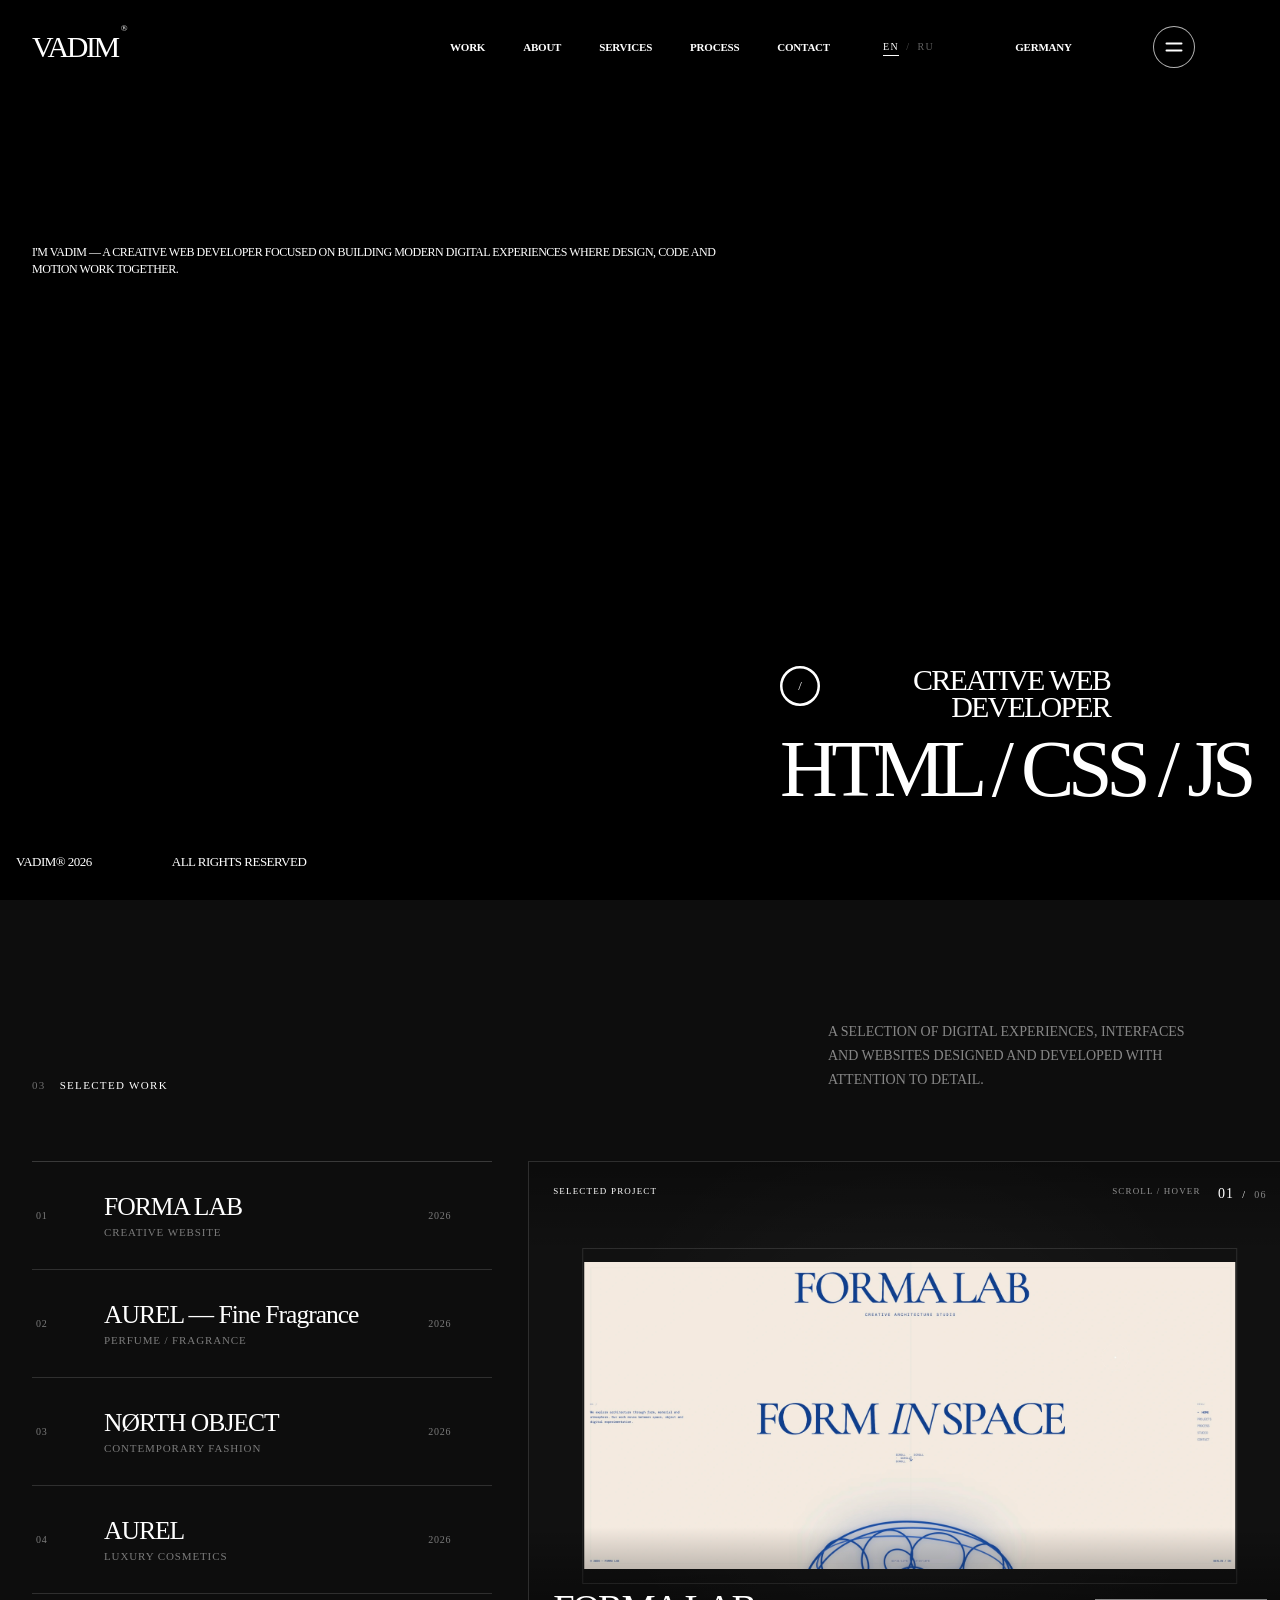
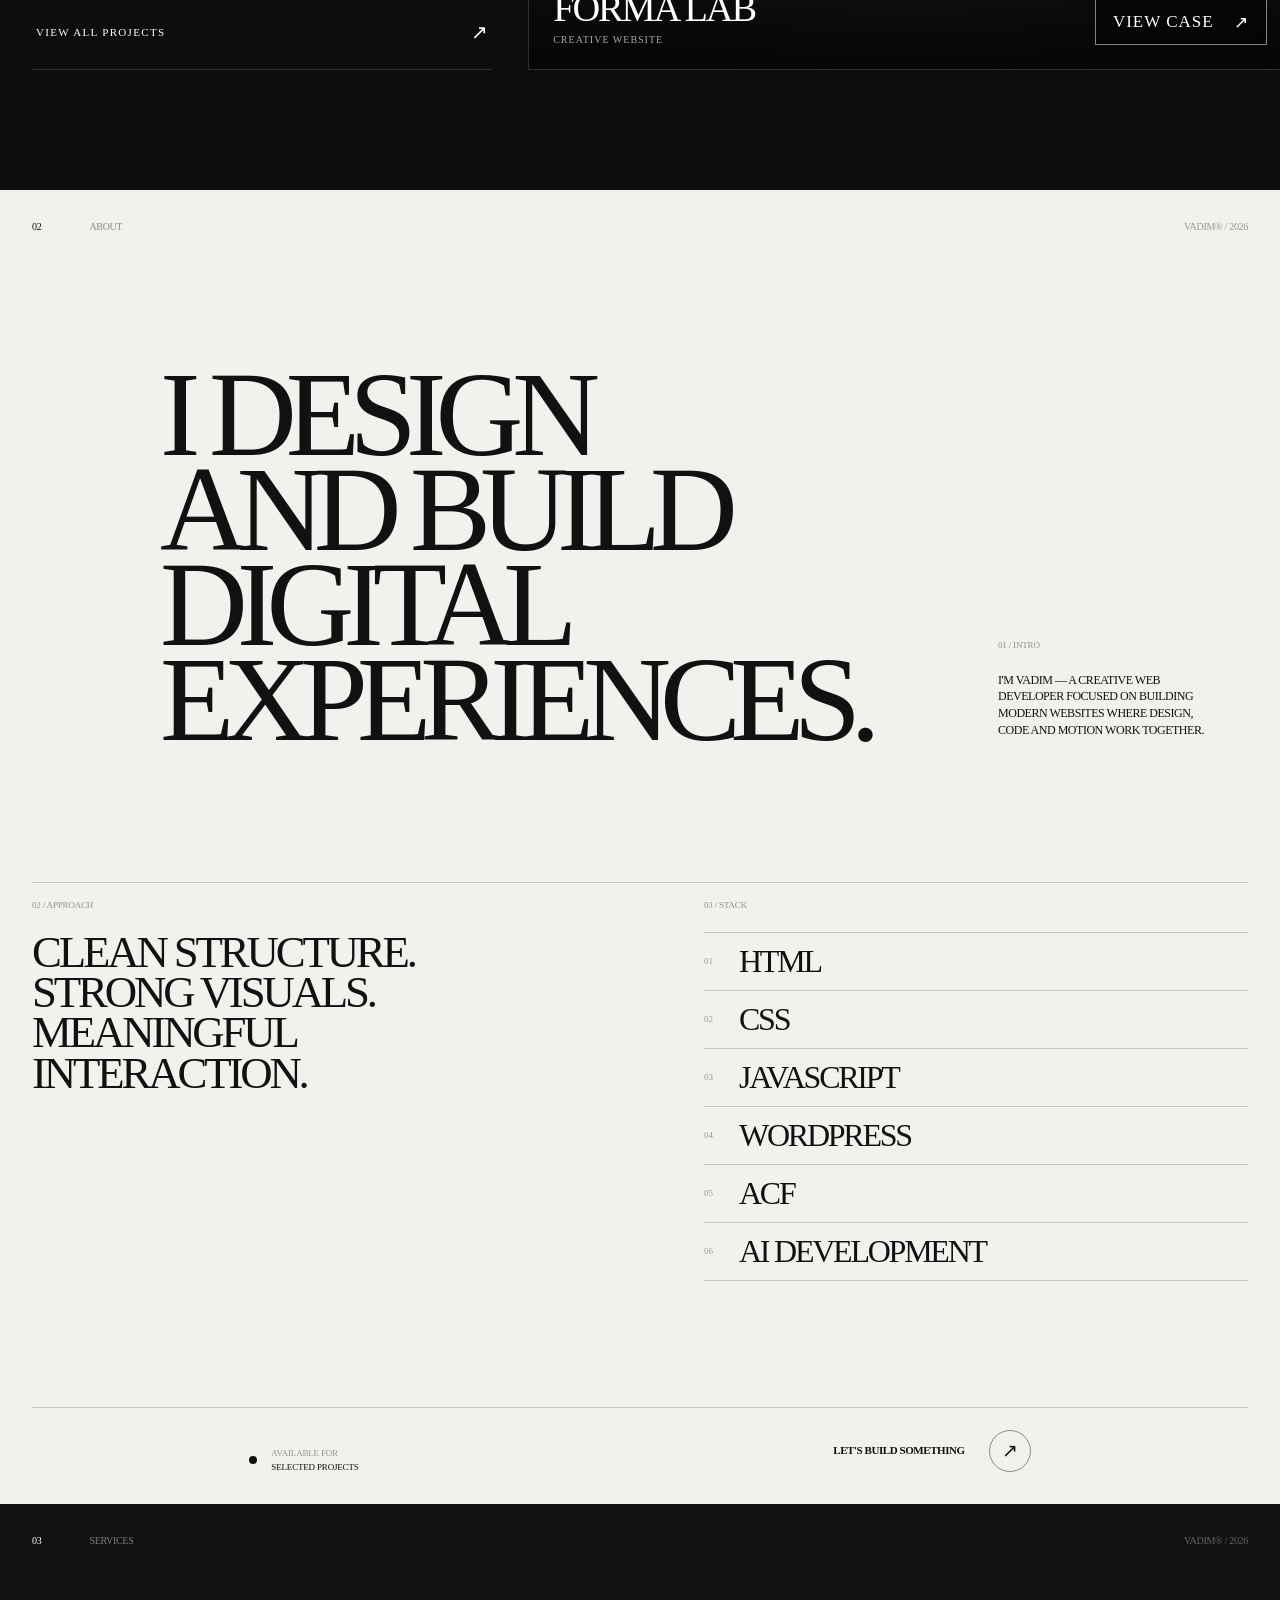
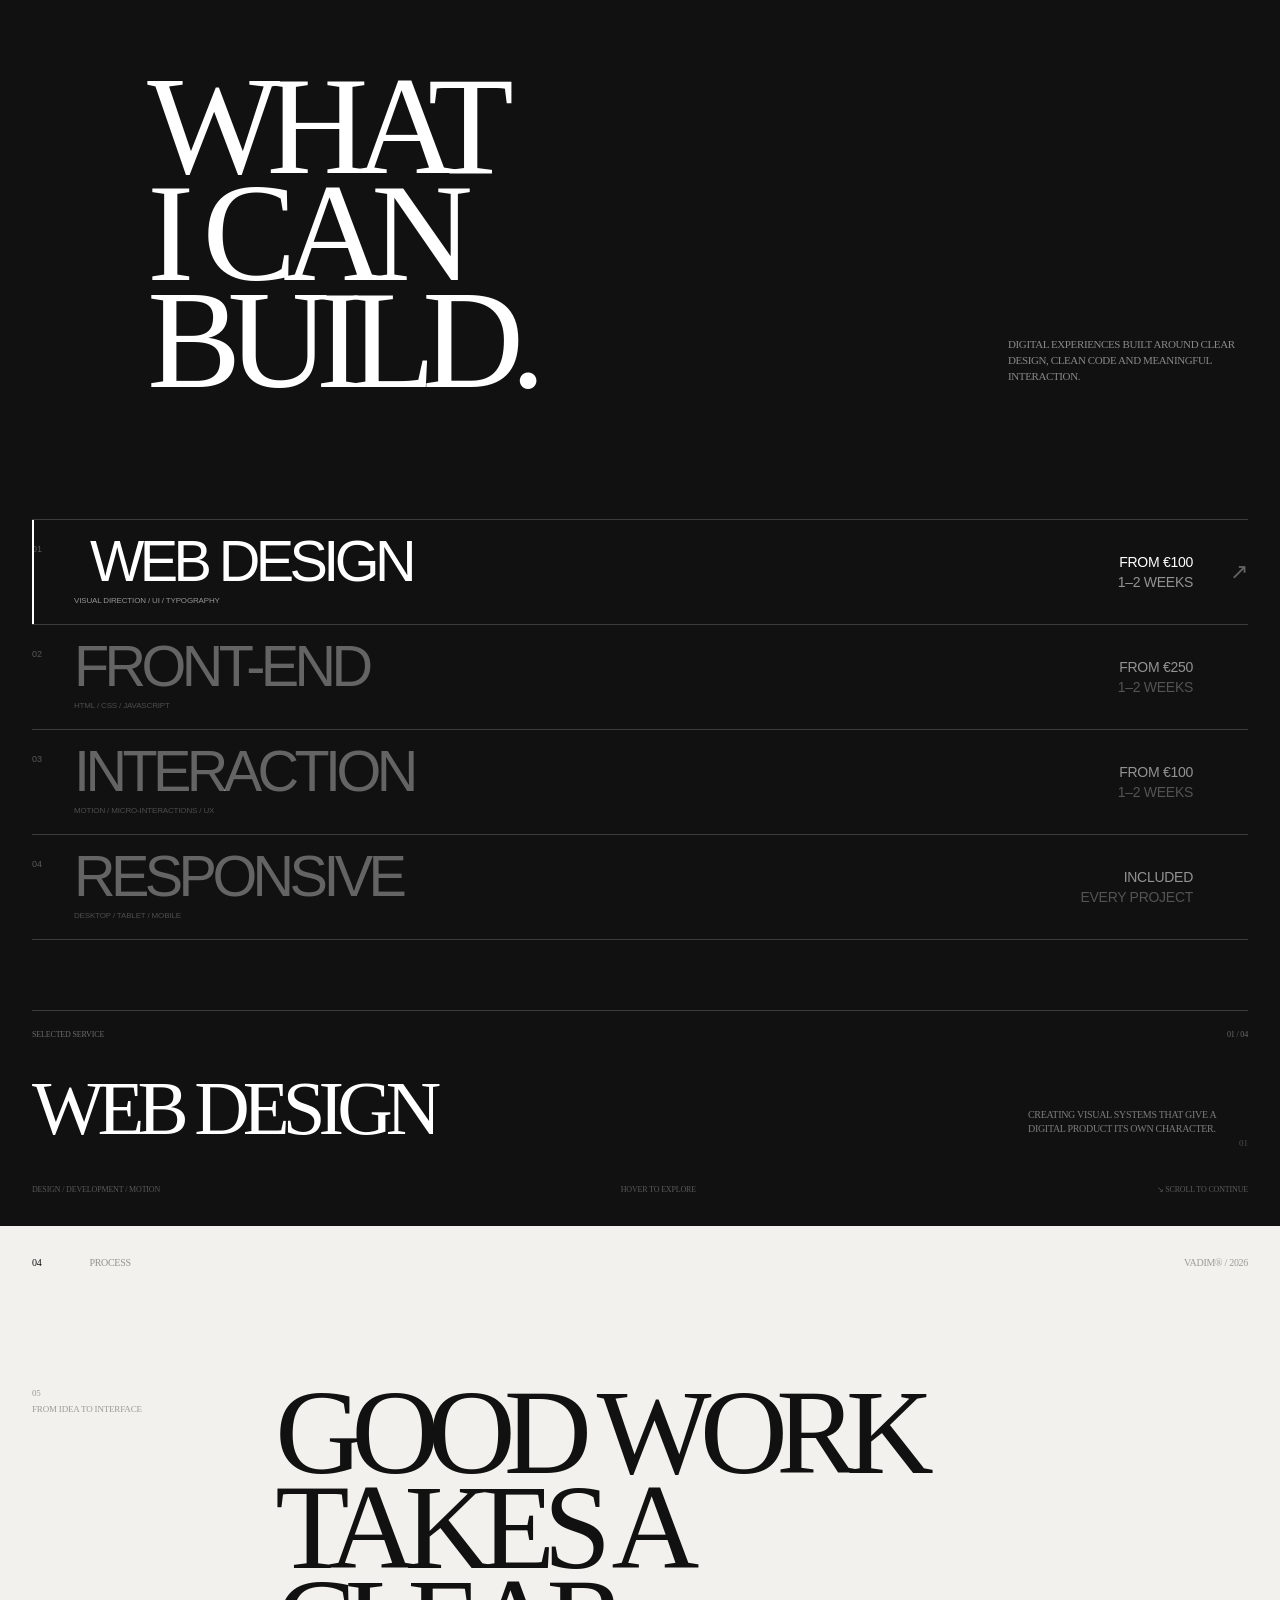
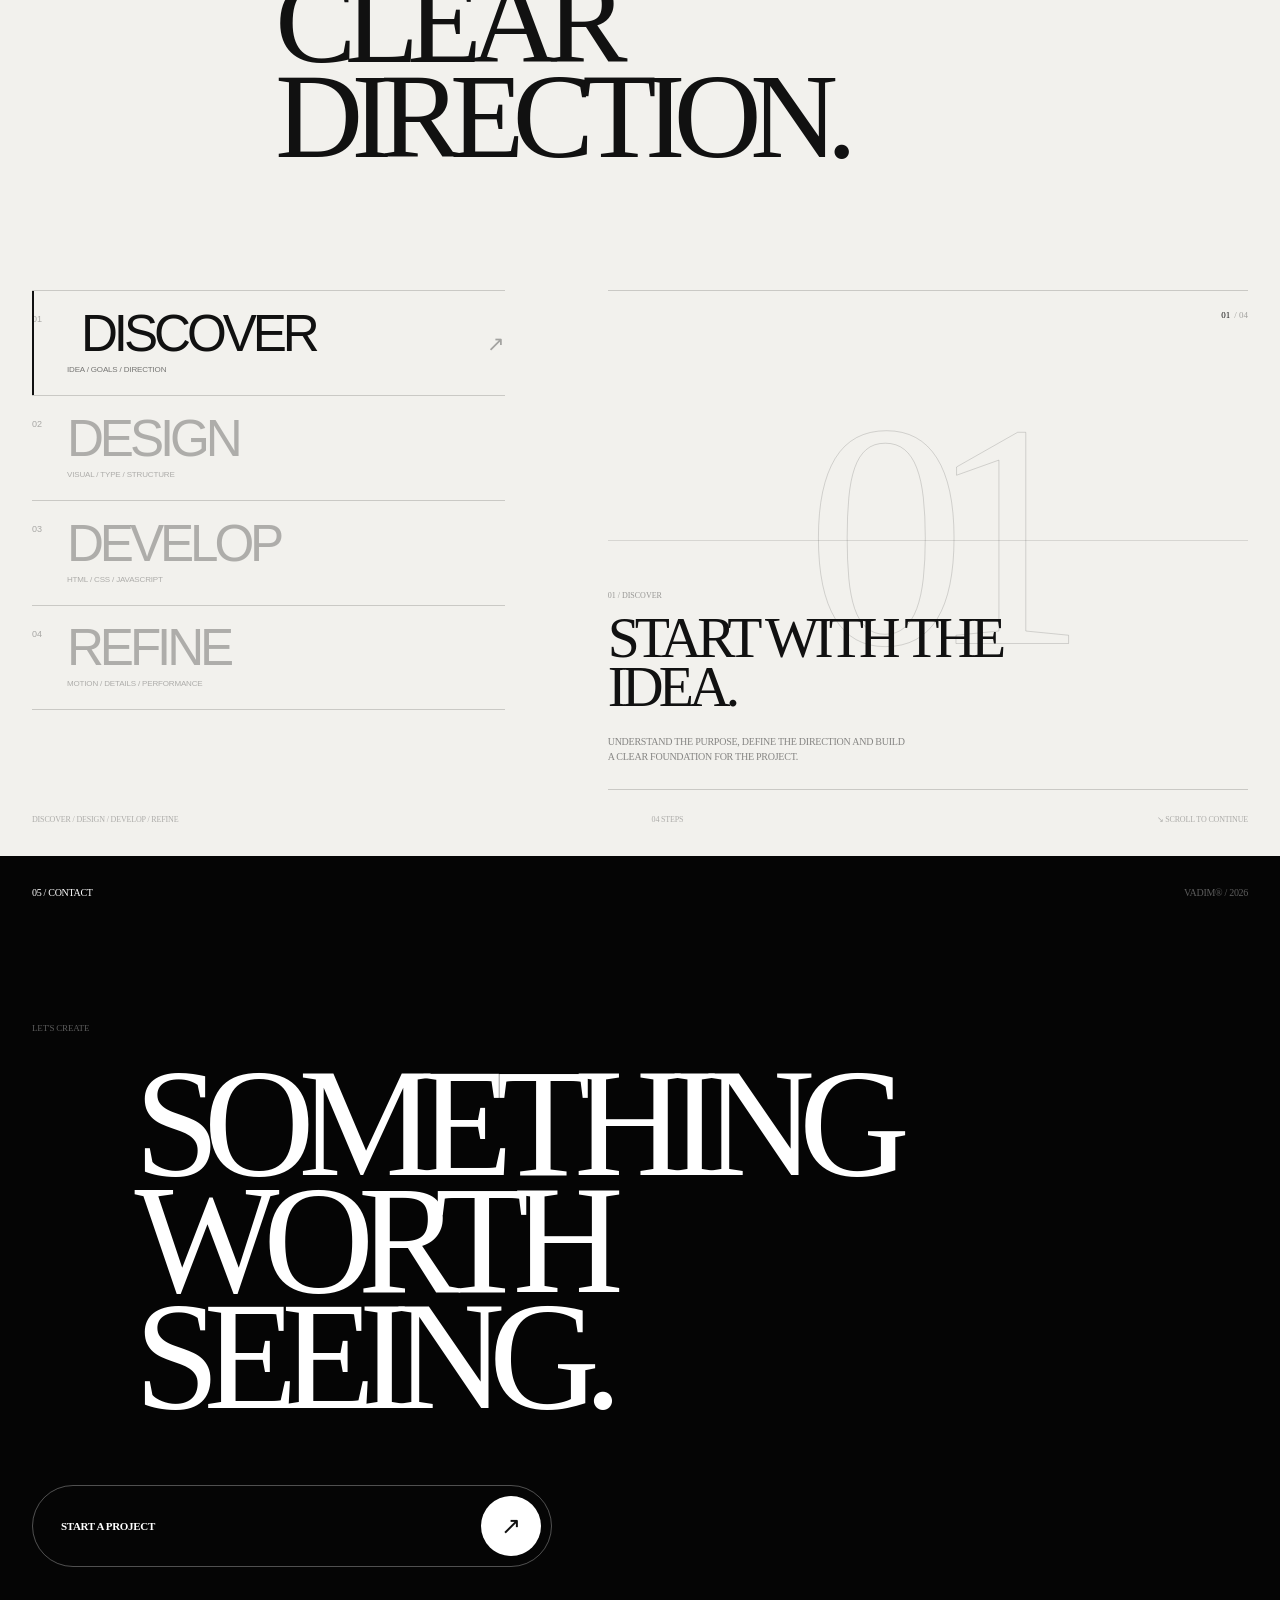
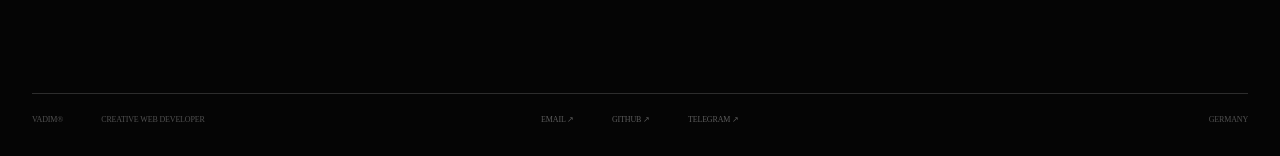
==== commit b4421567: "Update index.html" ====
--- a/index.html
+++ b/index.html
@@ -462,10 +462,16 @@
 
 						<div class="case-study__gallery">
 							<figure class="case-study__image">
-								<img
-									src="./images/FORMA-LAB/FORMA-LAB-01.jpeg"
-									alt="FORMA LAB home page"
-								/>
+								<picture>
+									<source
+										srcset="./images/FORMA-LAB/FORMA-LAB-01.webp"
+										type="image/webp"
+									/>
+									<img
+										src="./images/FORMA-LAB/FORMA-LAB-01.jpeg"
+										alt="FORMA LAB home page"
+									/>
+								</picture>
 
 								<figcaption>
 									<span>01</span>
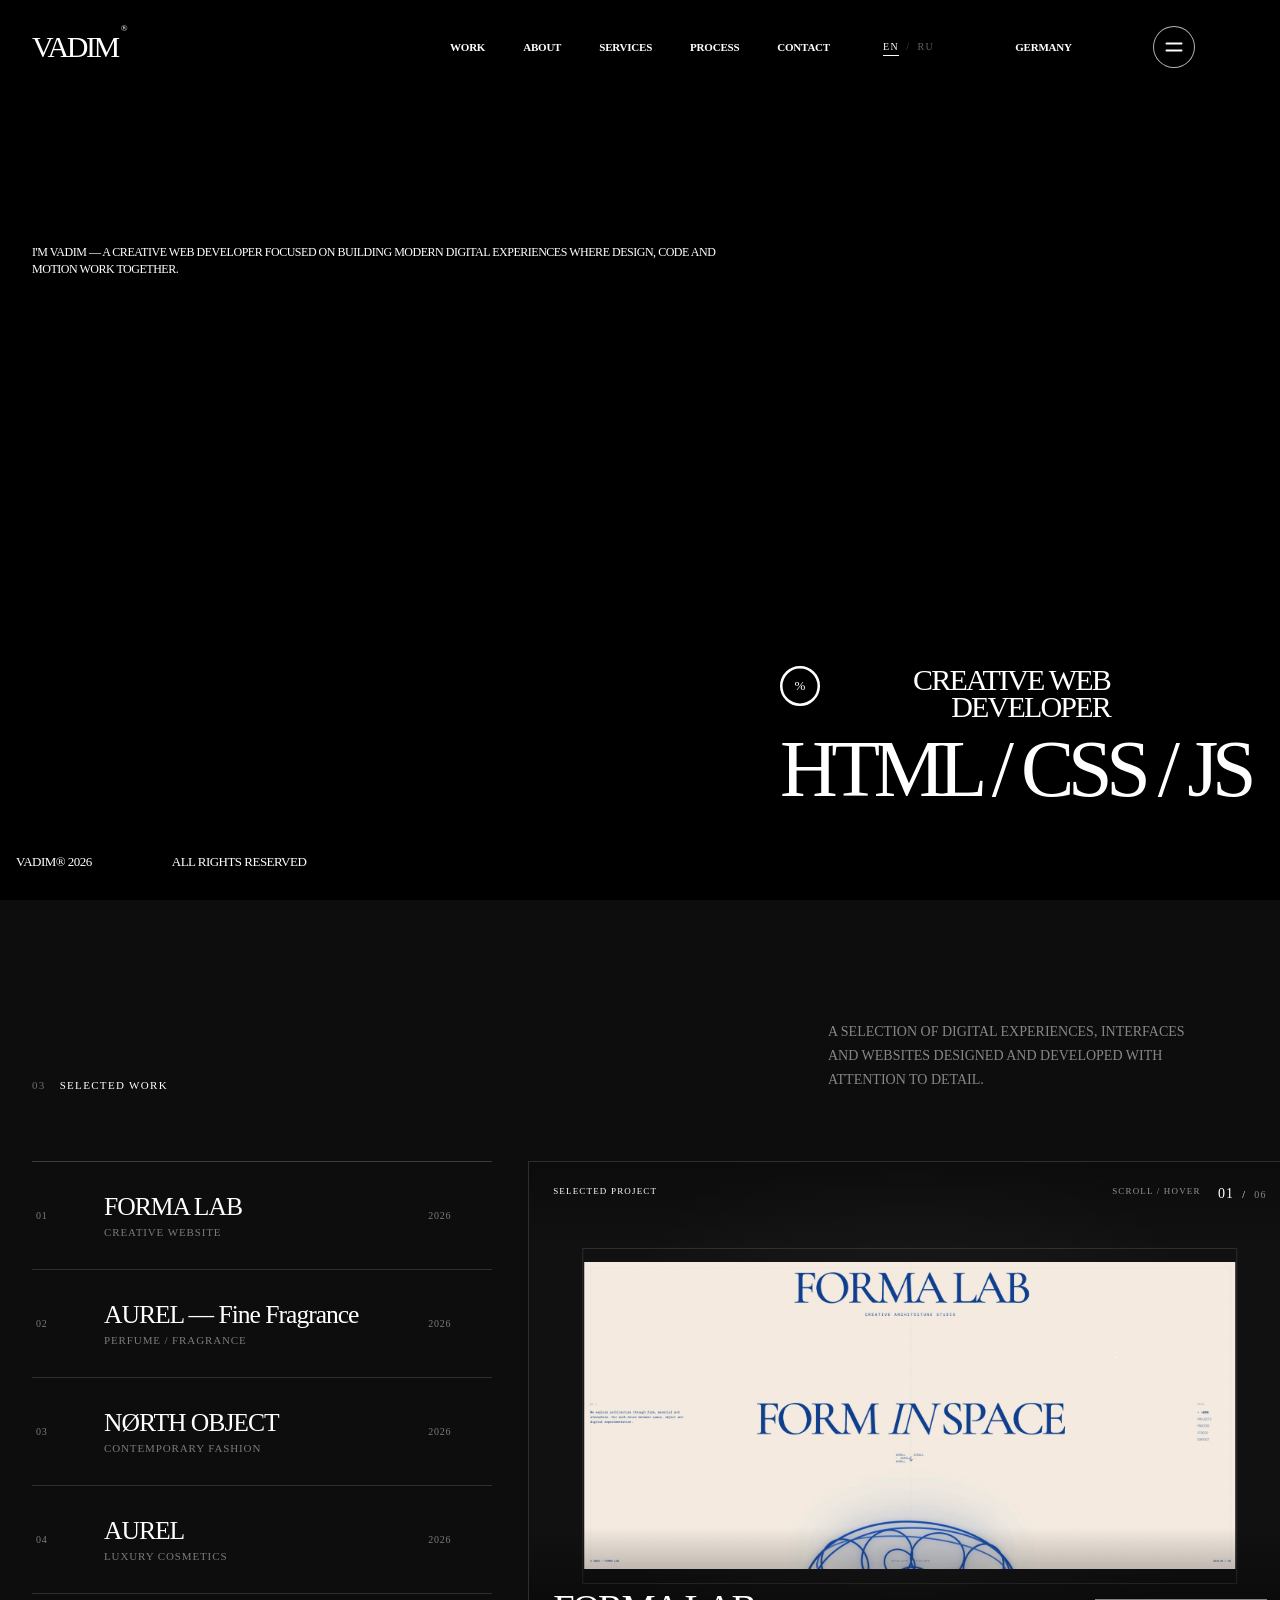
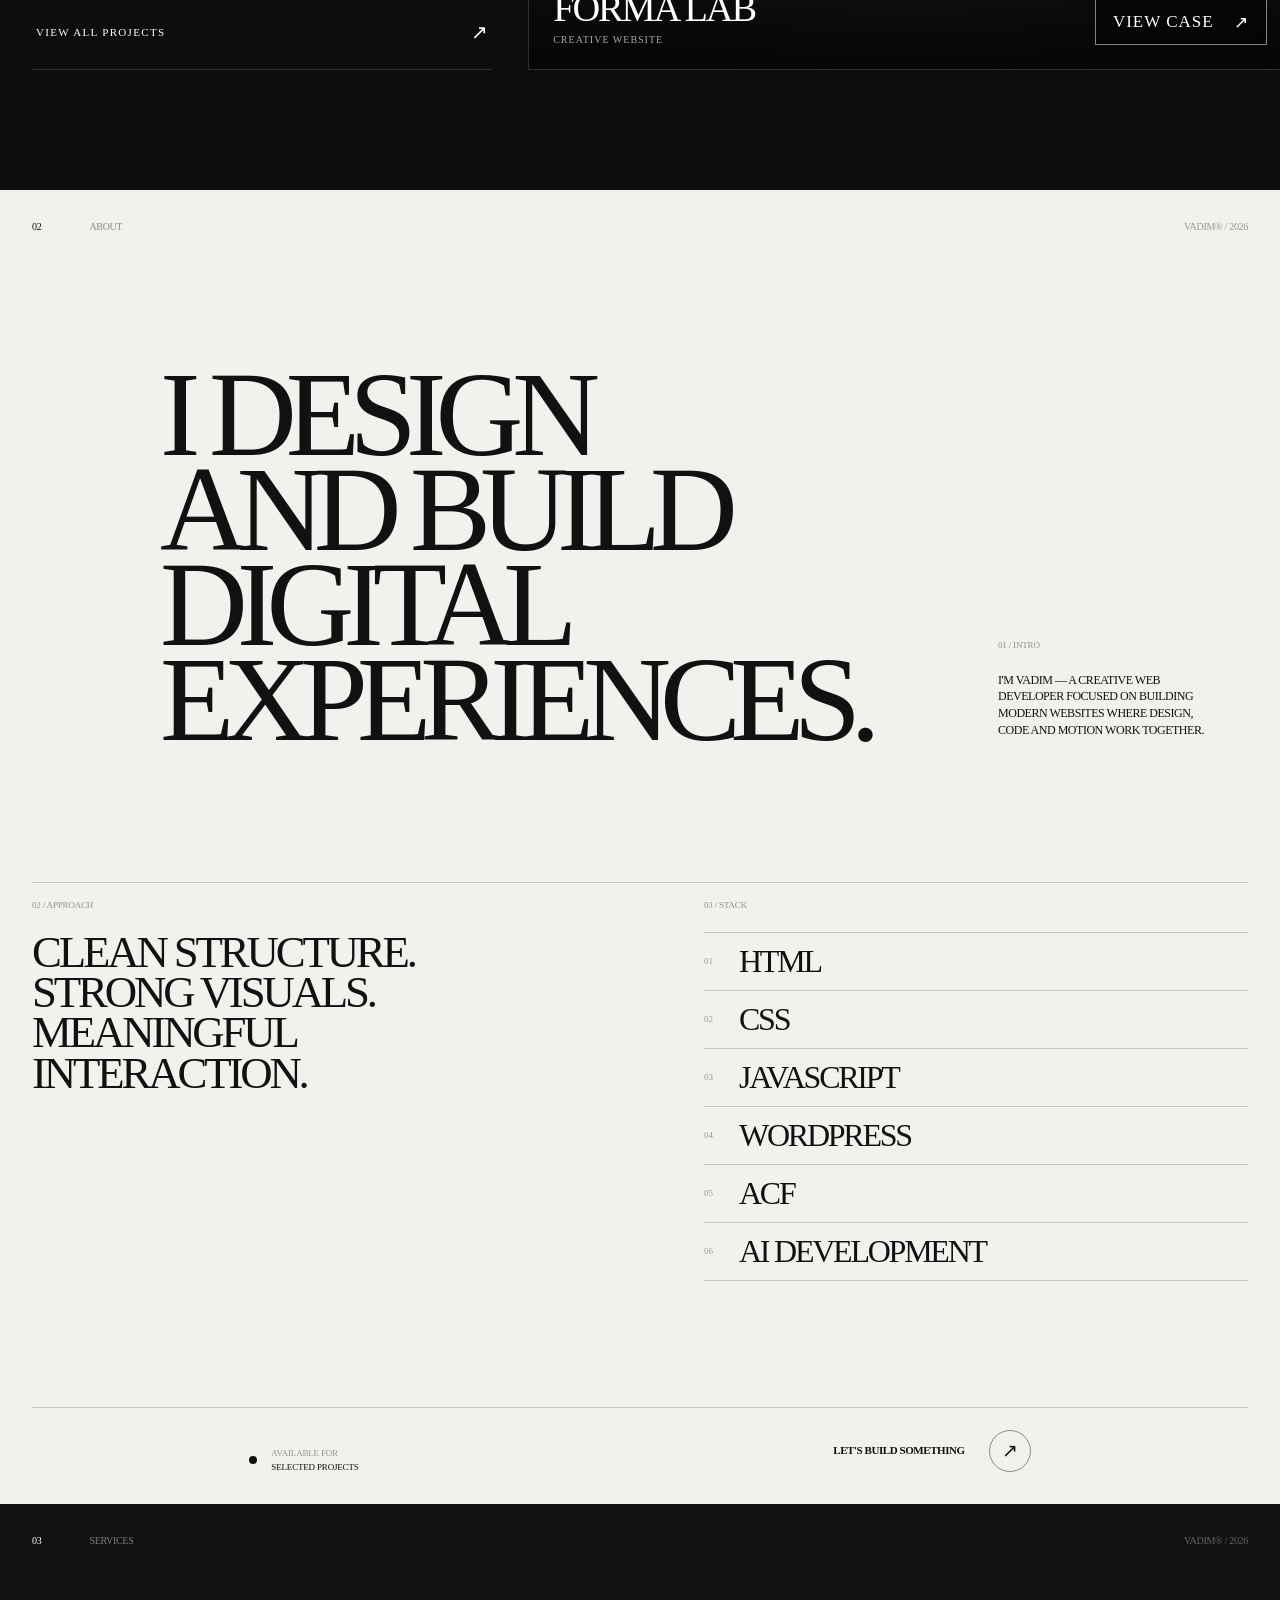
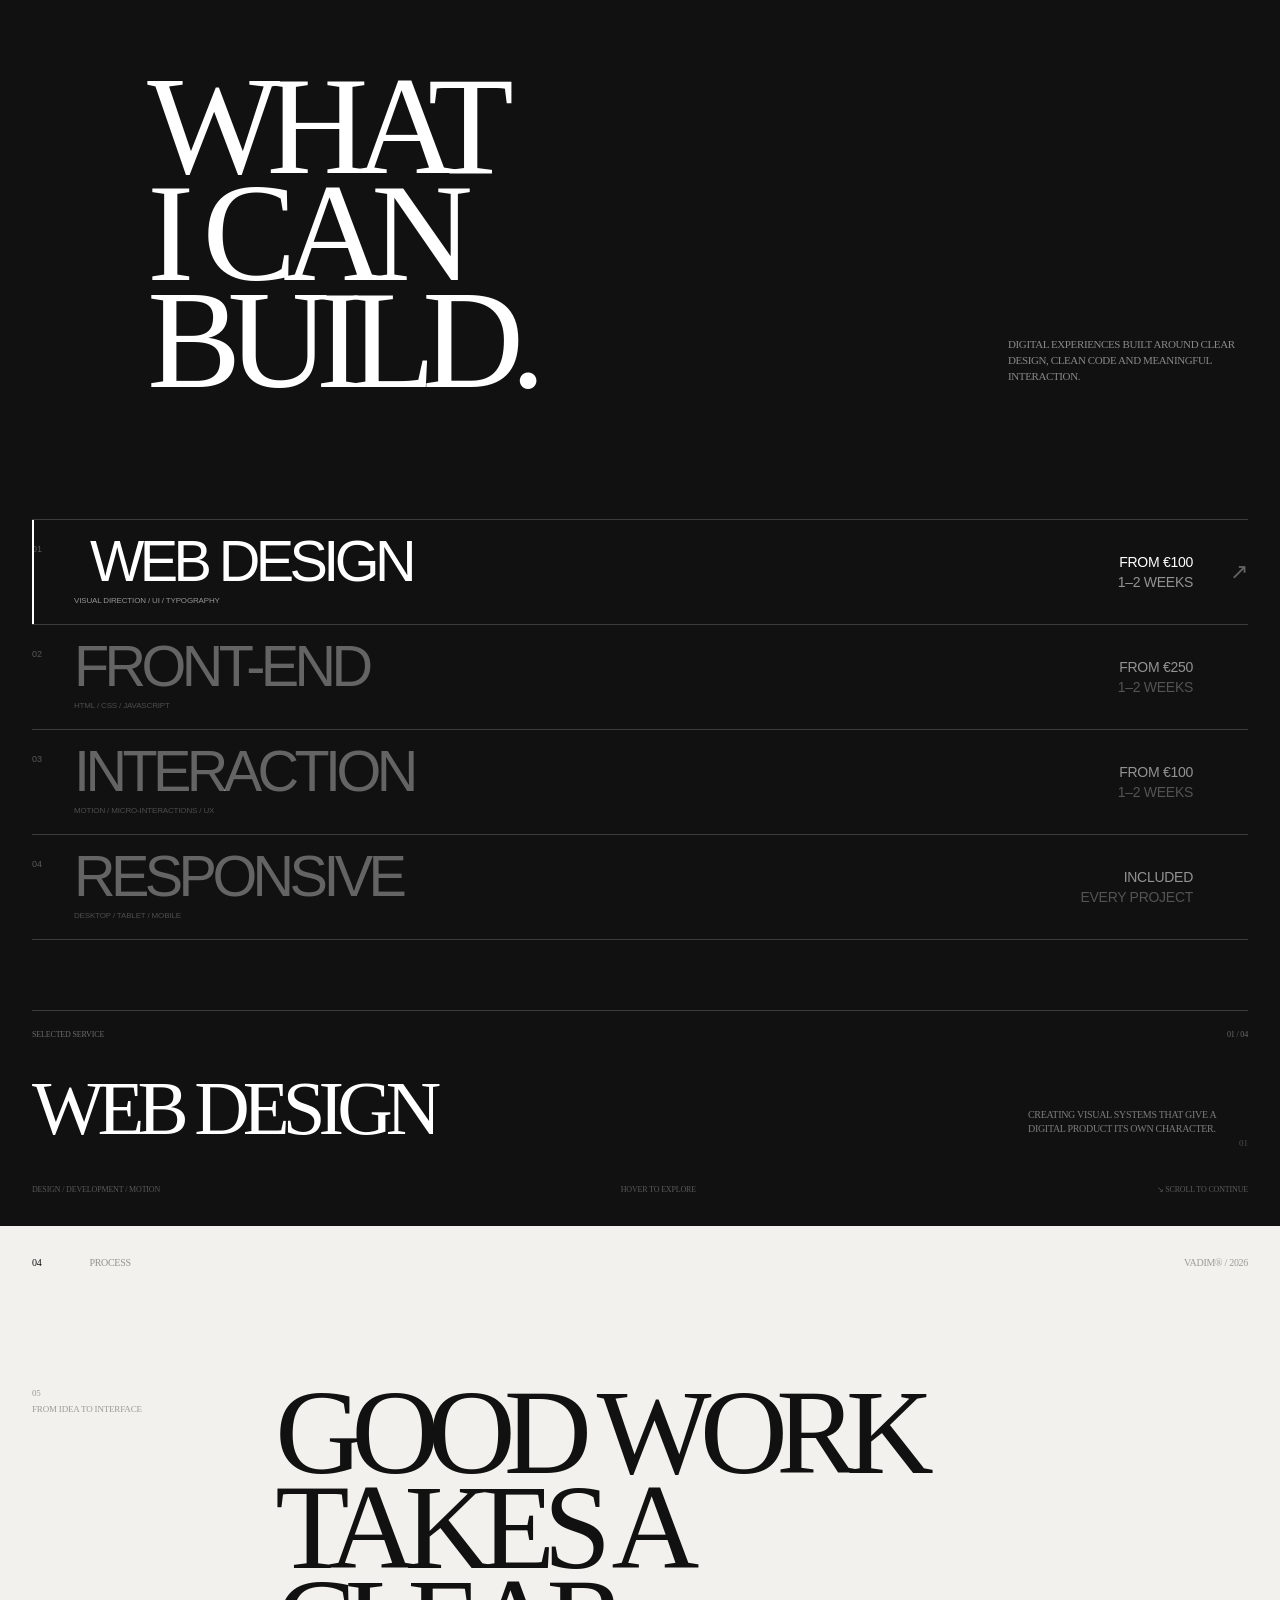
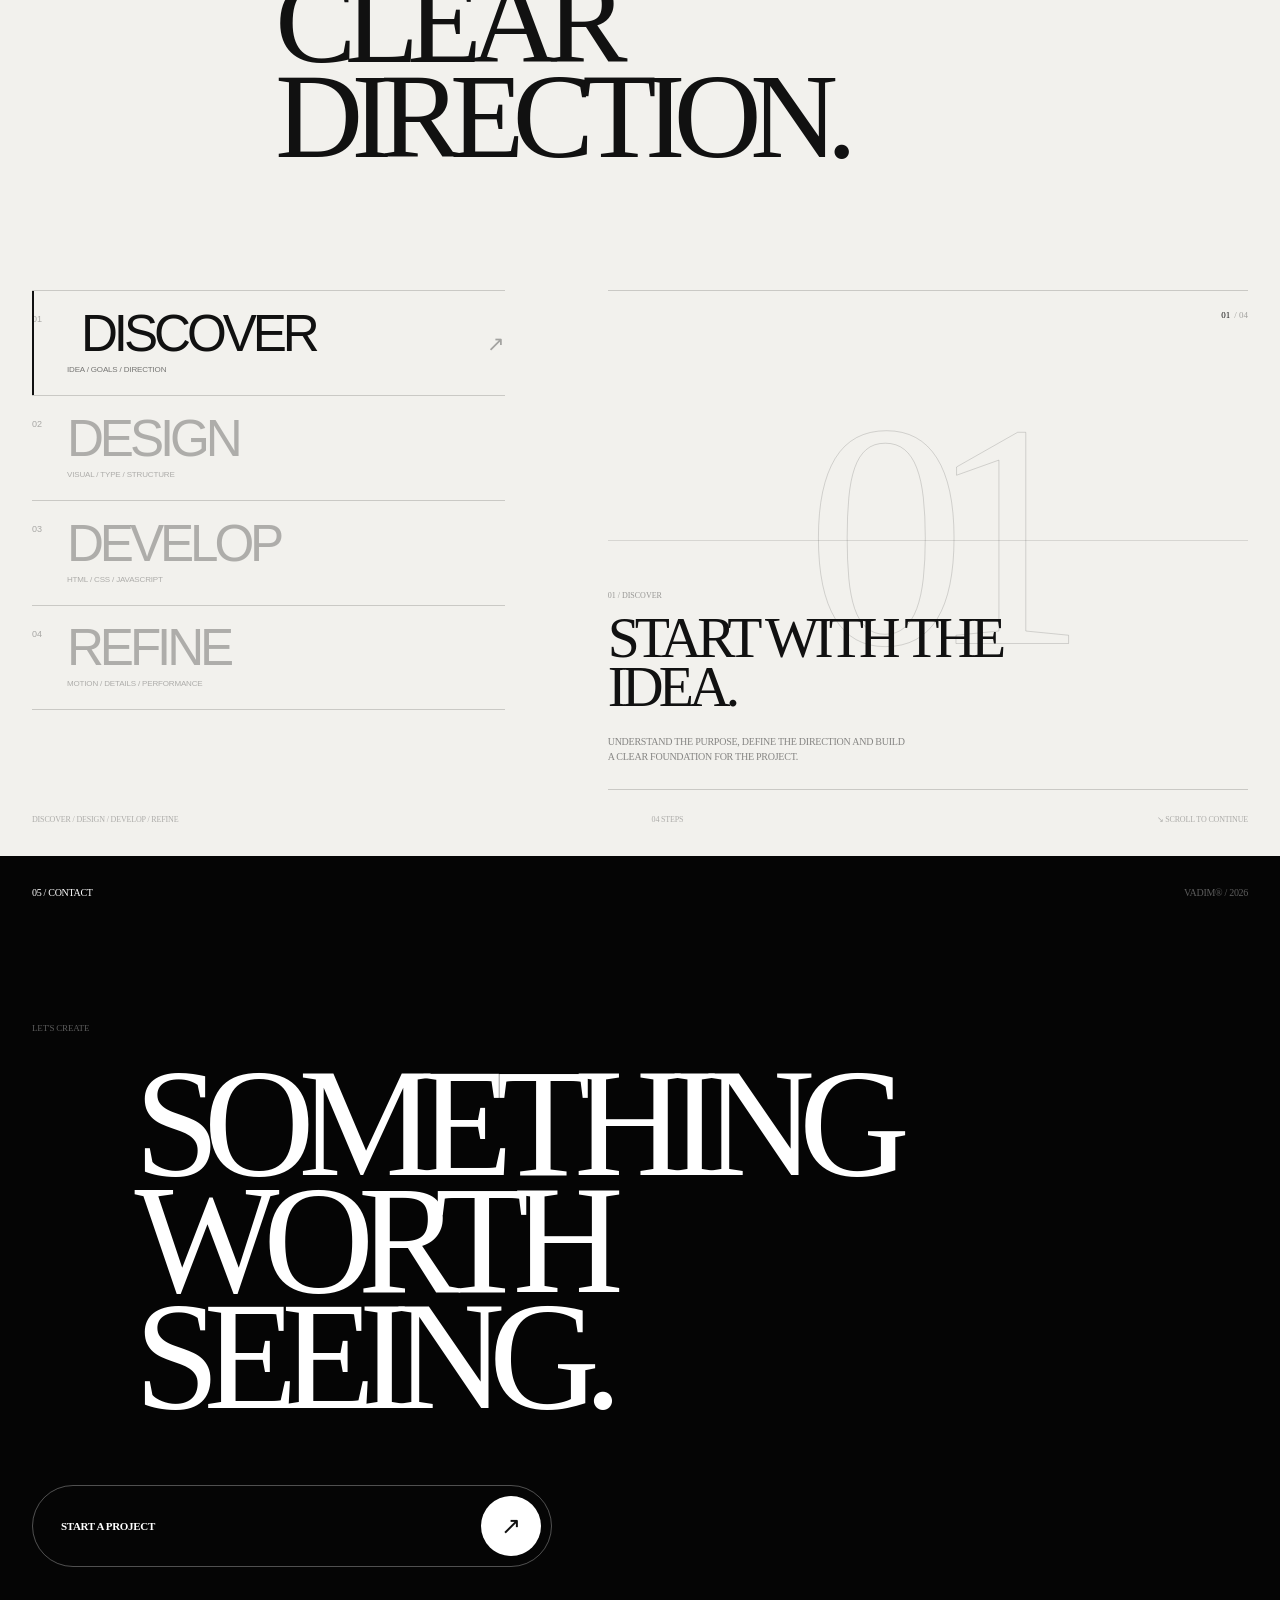
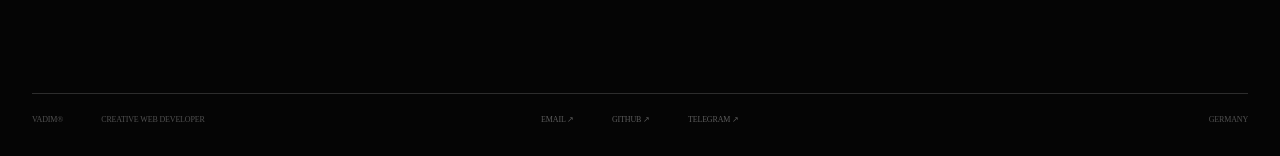
==== commit 82e69dd8: "Update index.html" ====
--- a/index.html
+++ b/index.html
@@ -188,7 +188,7 @@
 						class="hero__video-item"
 						muted
 						playsinline
-						preload="auto"
+						preload="metadata"
 					>
 						<source
 							src="https://d8j0ntlcm91z4.cloudfront.net/user_39ca84eAE1ODL9hbR5VhoEj8tBf/hf_20260625_154433_532a85d3-dabf-4265-b8bd-19ac6af31842.mp4"
@@ -201,7 +201,7 @@
 						class="hero__video-item"
 						muted
 						playsinline
-						preload="auto"
+						preload="metadata"
 					>
 						<source
 							src="https://d8j0ntlcm91z4.cloudfront.net/user_39ca84eAE1ODL9hbR5VhoEj8tBf/hf_20260625_154401_a664f076-b971-4557-8728-40ef9ea4c49b.mp4"
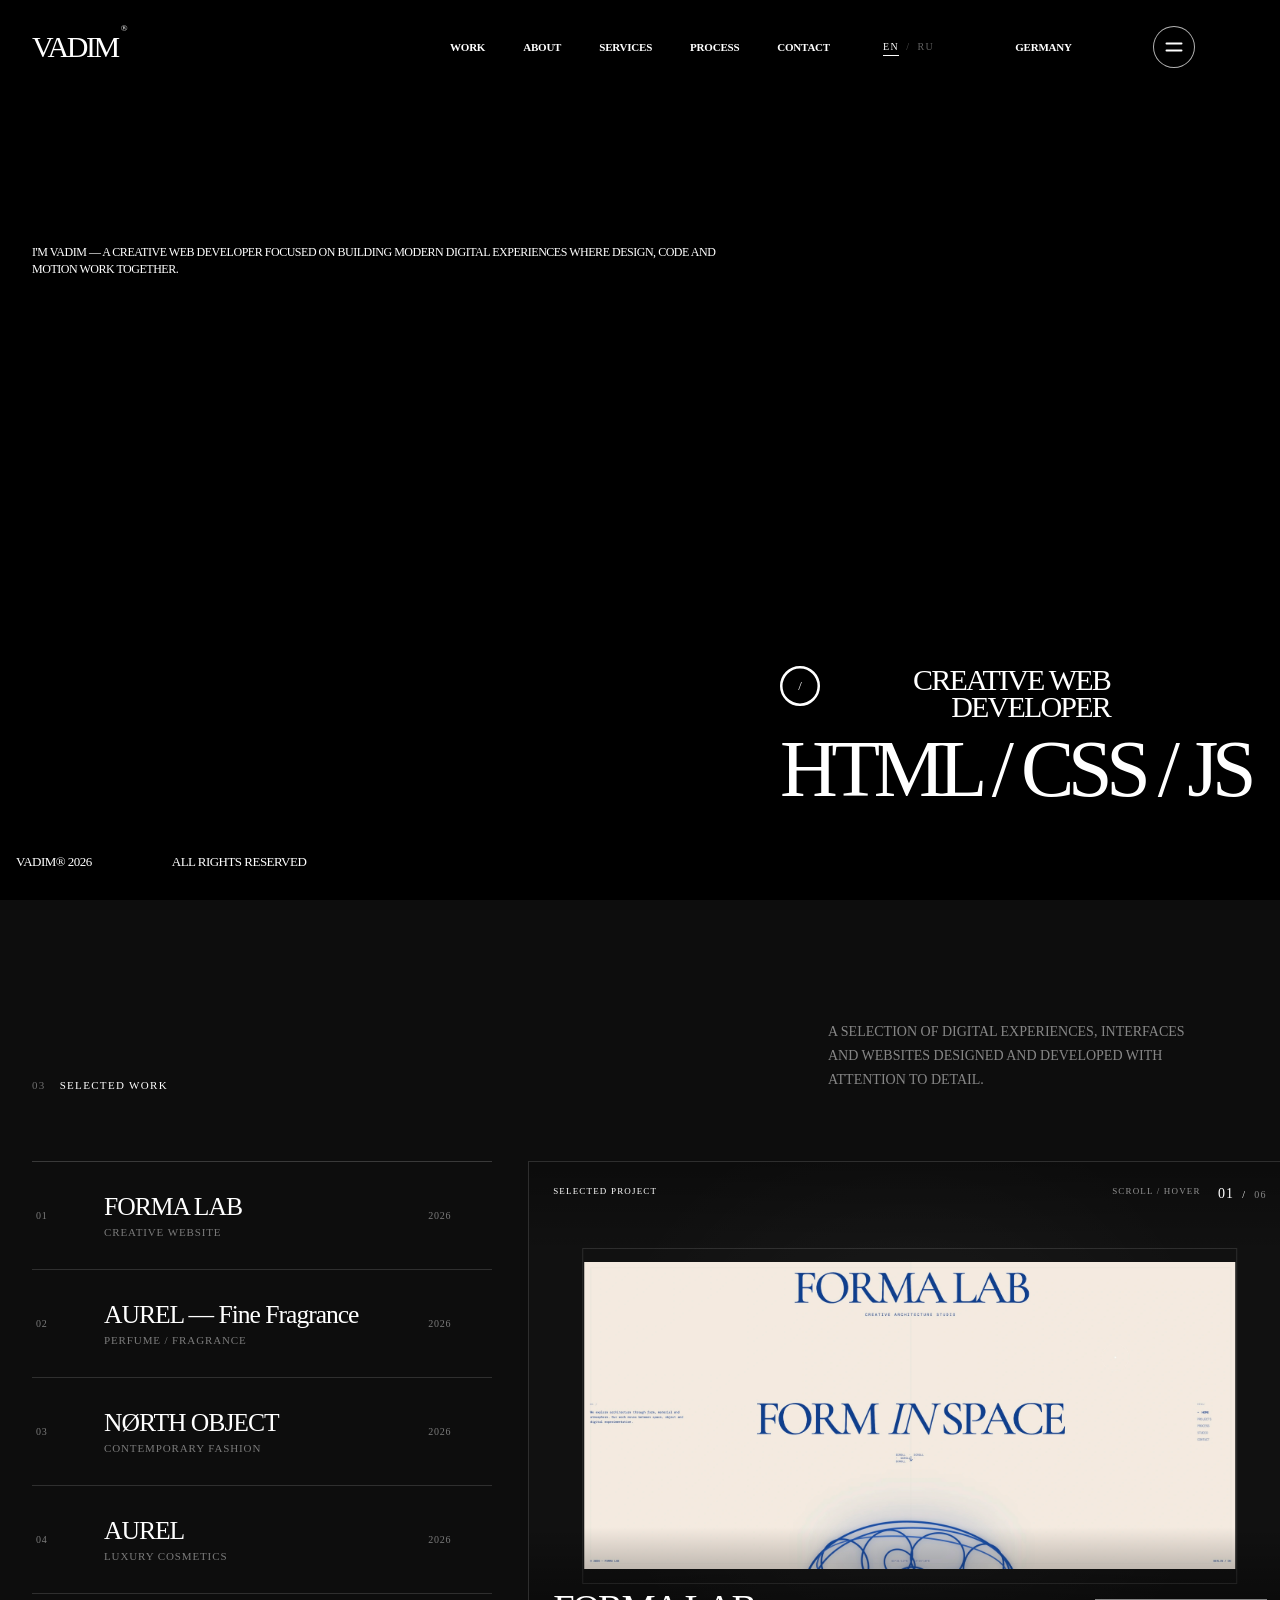
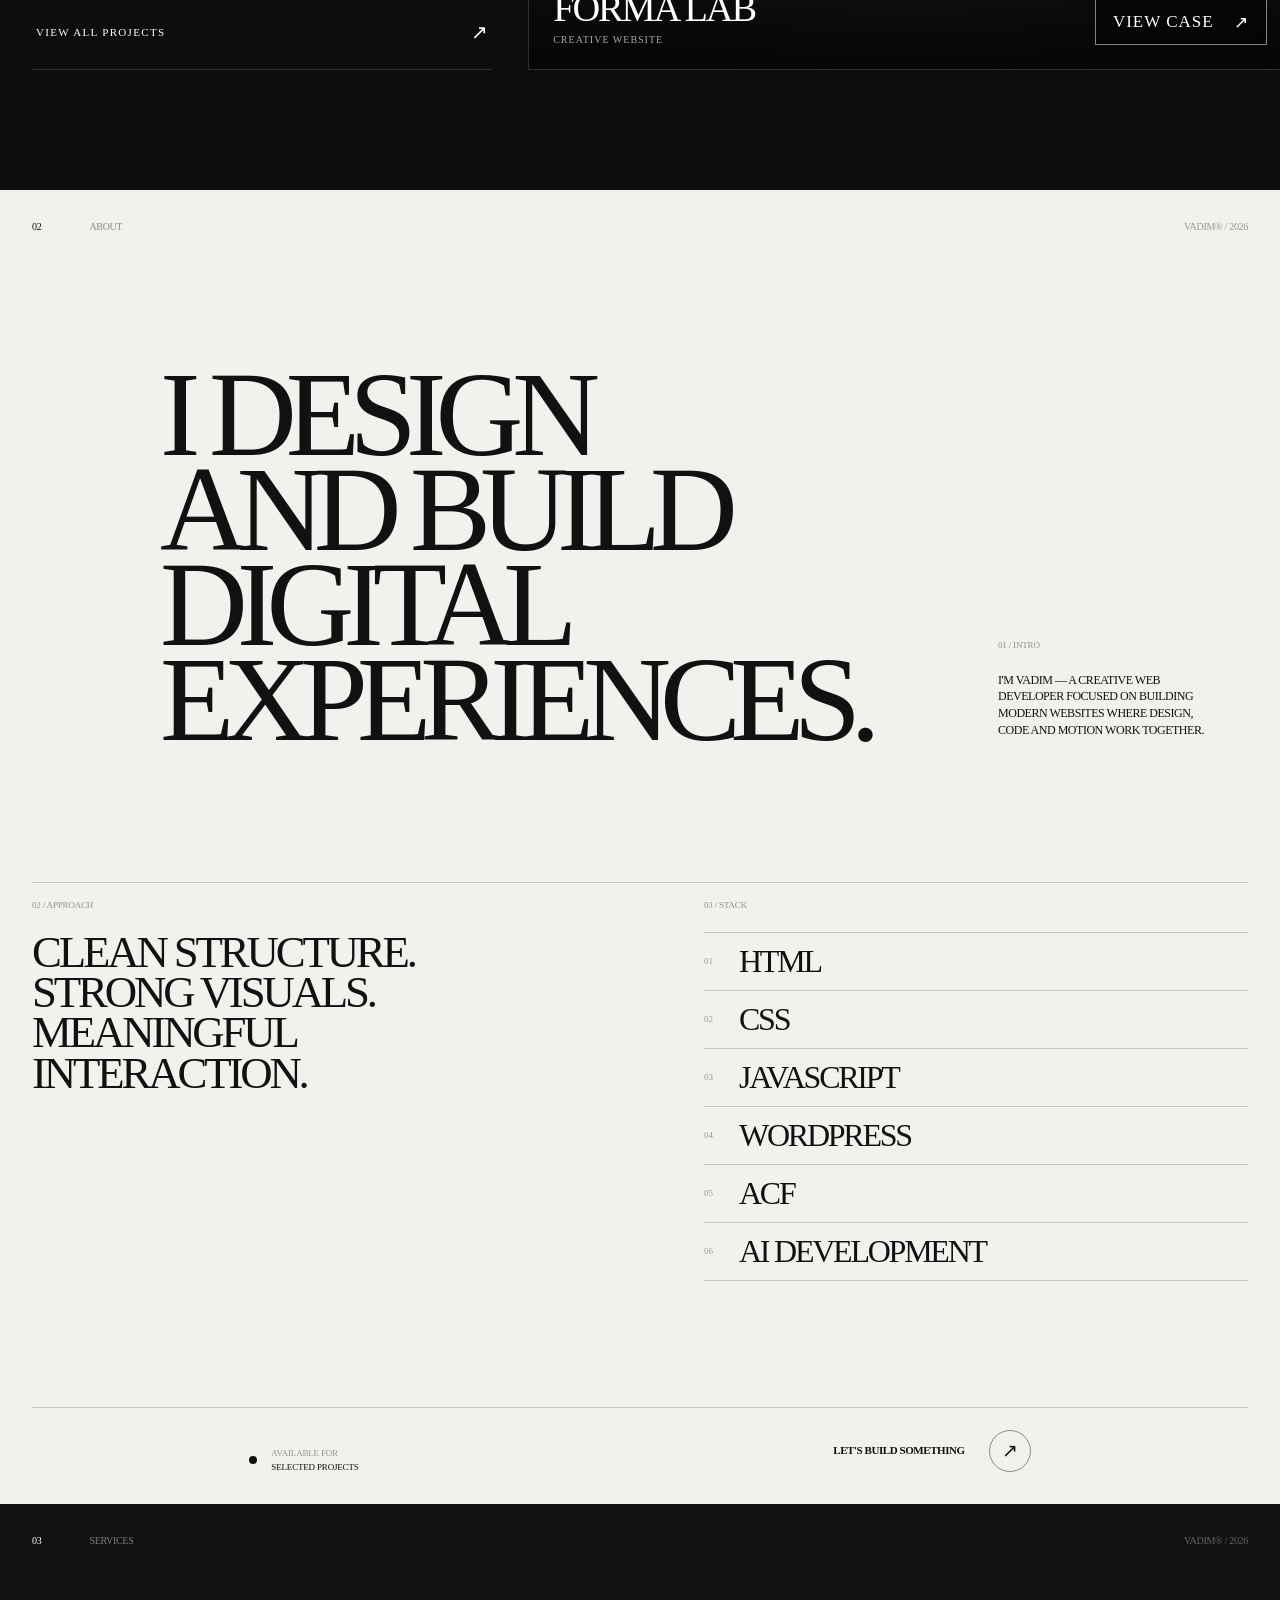
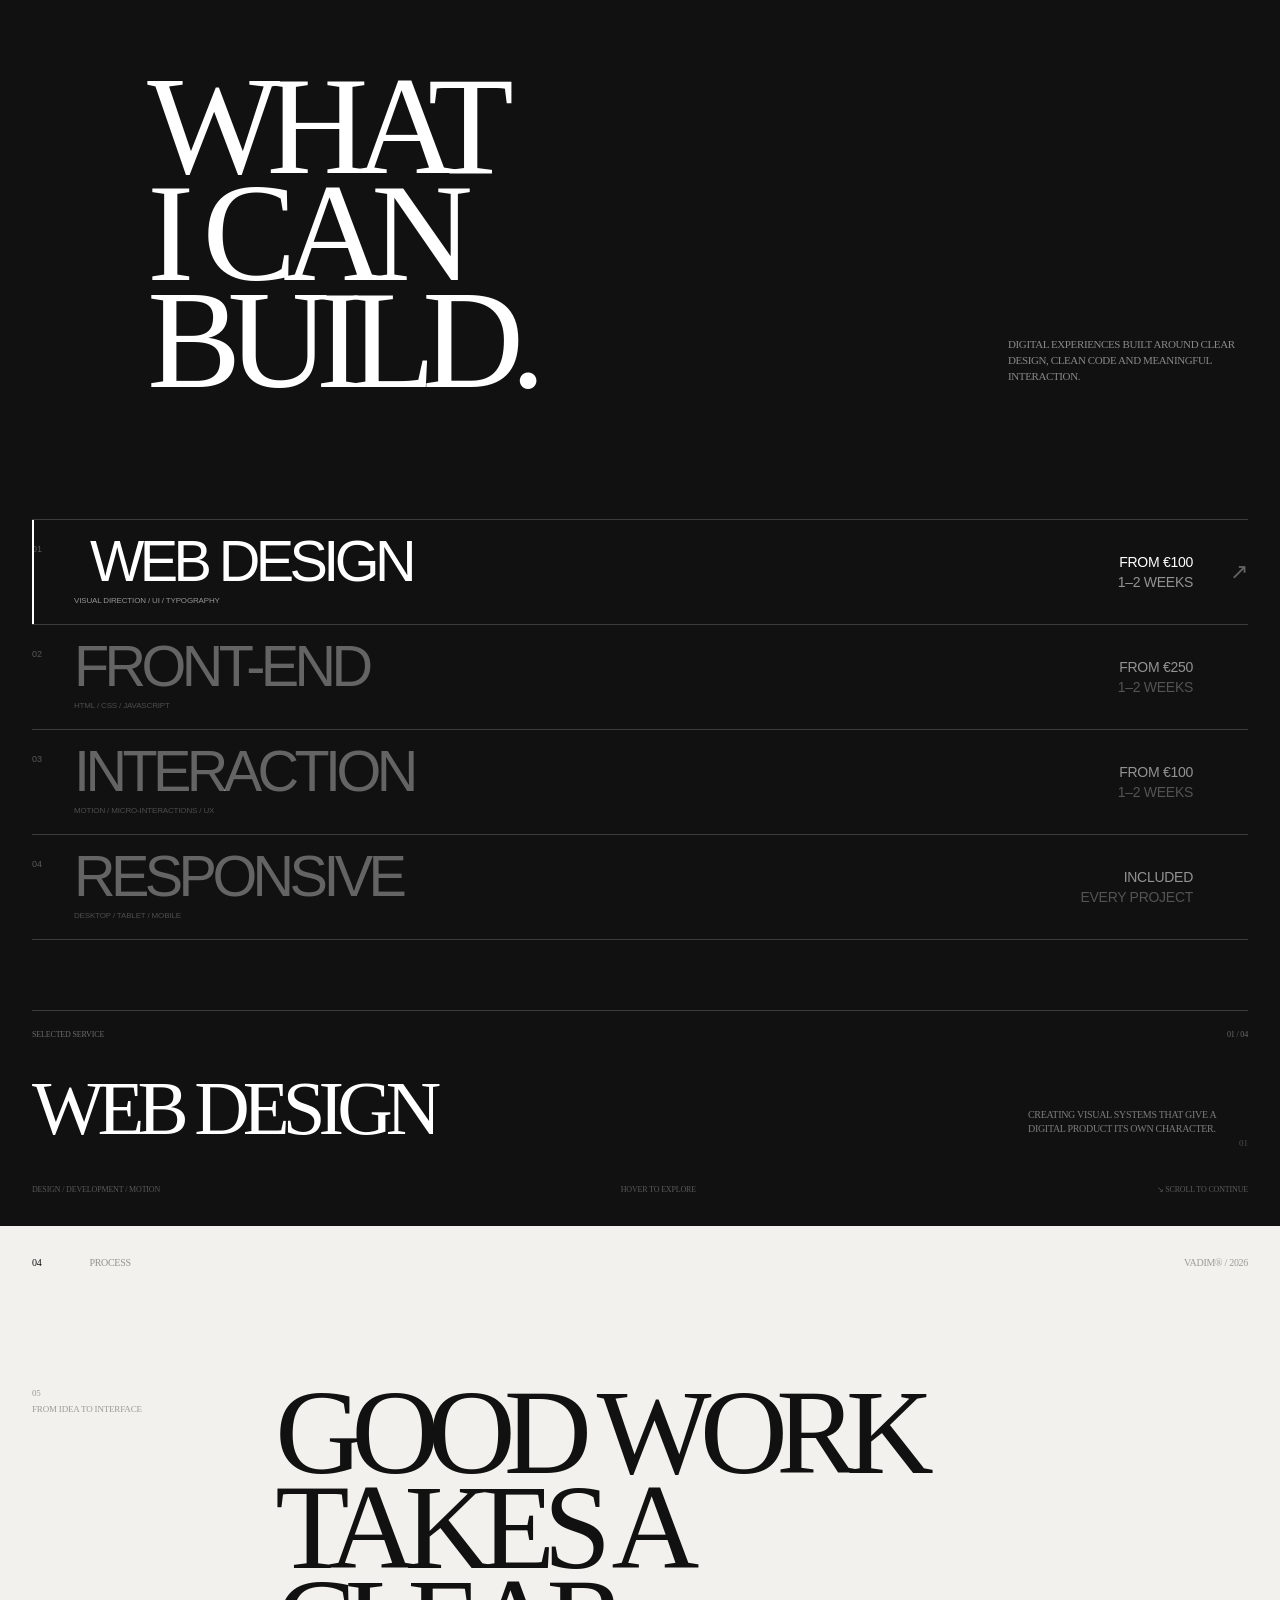
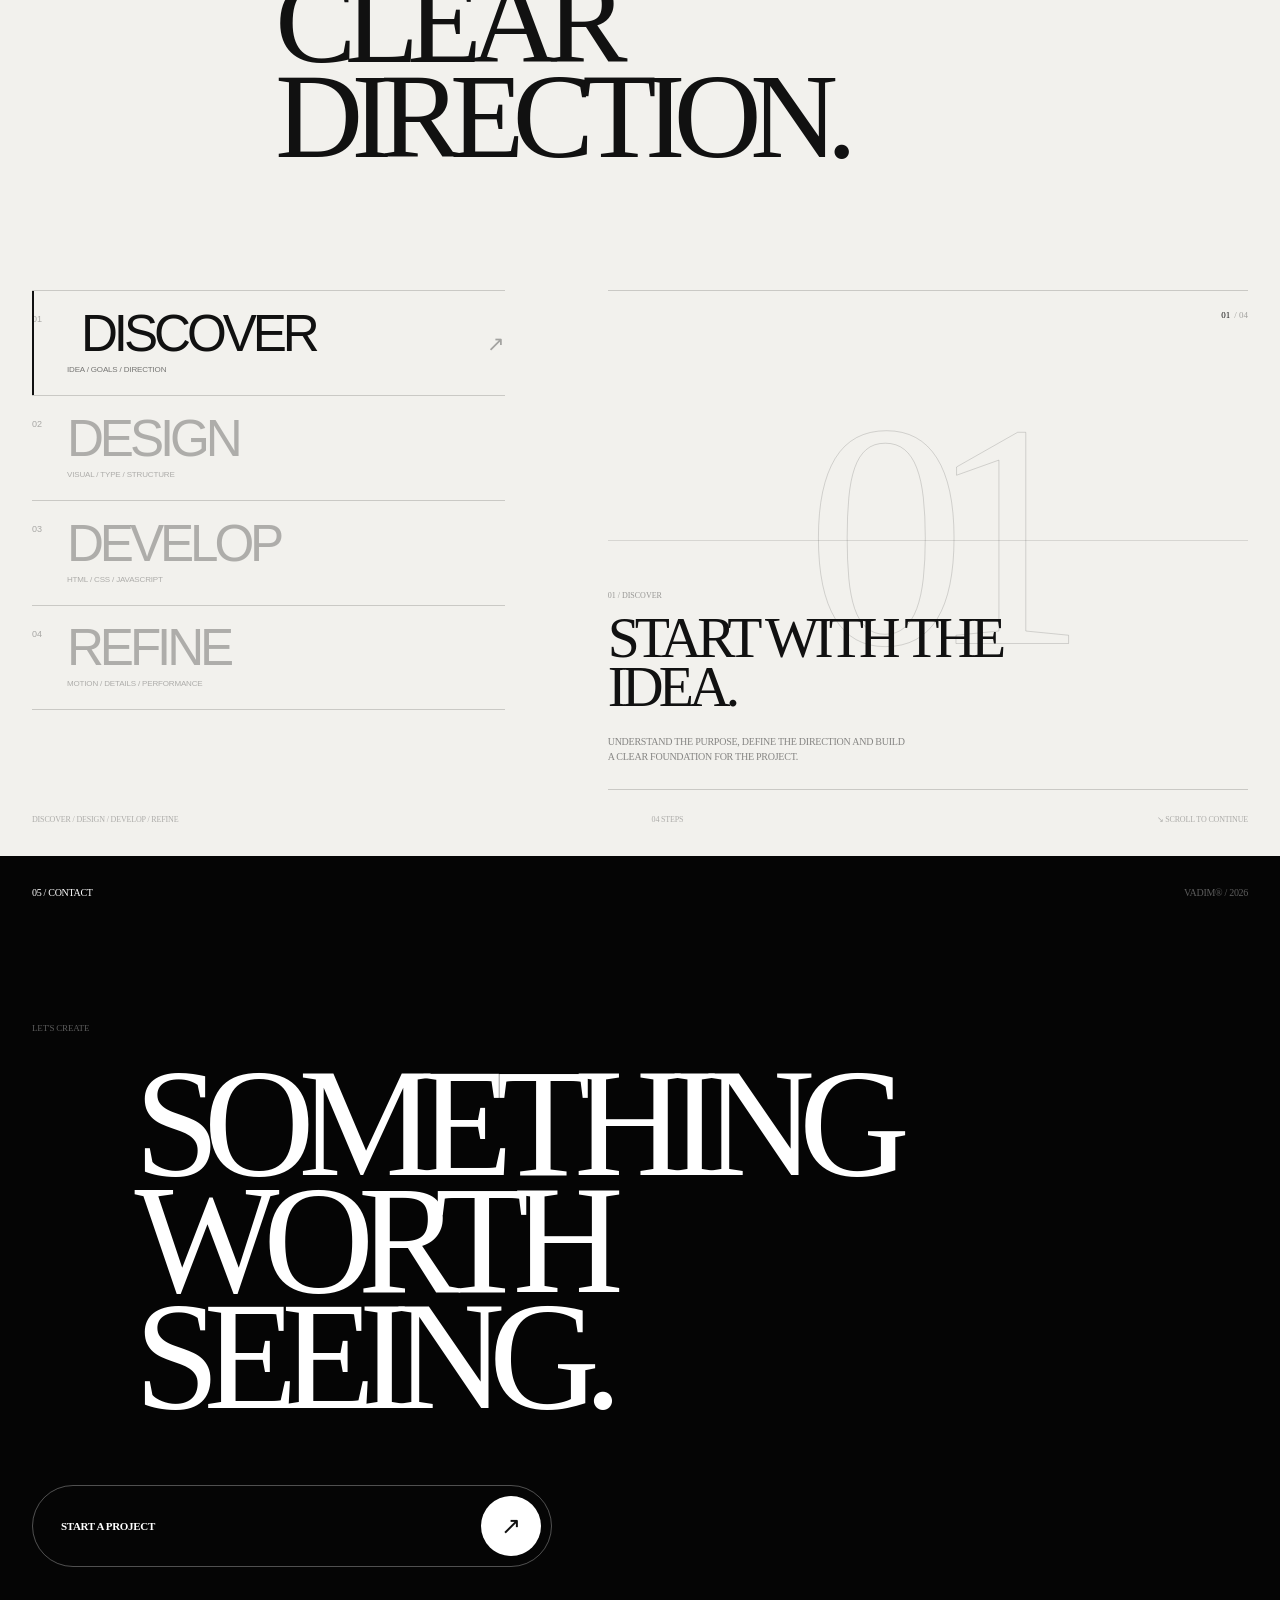
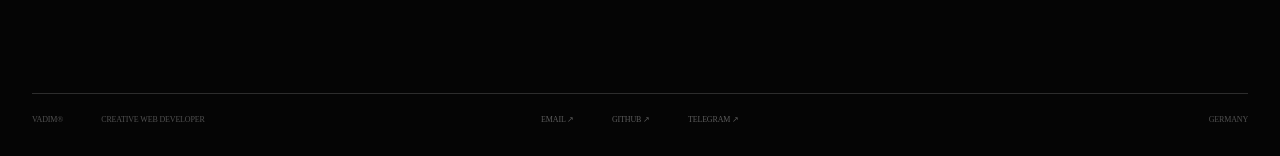
==== commit 32df76a8: "Update index.html" ====
--- a/index.html
+++ b/index.html
@@ -188,7 +188,7 @@
 						class="hero__video-item"
 						muted
 						playsinline
-						preload="metadata"
+						preload="auto"
 					>
 						<source
 							src="https://d8j0ntlcm91z4.cloudfront.net/user_39ca84eAE1ODL9hbR5VhoEj8tBf/hf_20260625_154433_532a85d3-dabf-4265-b8bd-19ac6af31842.mp4"
@@ -201,7 +201,7 @@
 						class="hero__video-item"
 						muted
 						playsinline
-						preload="metadata"
+						preload="auto"
 					>
 						<source
 							src="https://d8j0ntlcm91z4.cloudfront.net/user_39ca84eAE1ODL9hbR5VhoEj8tBf/hf_20260625_154401_a664f076-b971-4557-8728-40ef9ea4c49b.mp4"
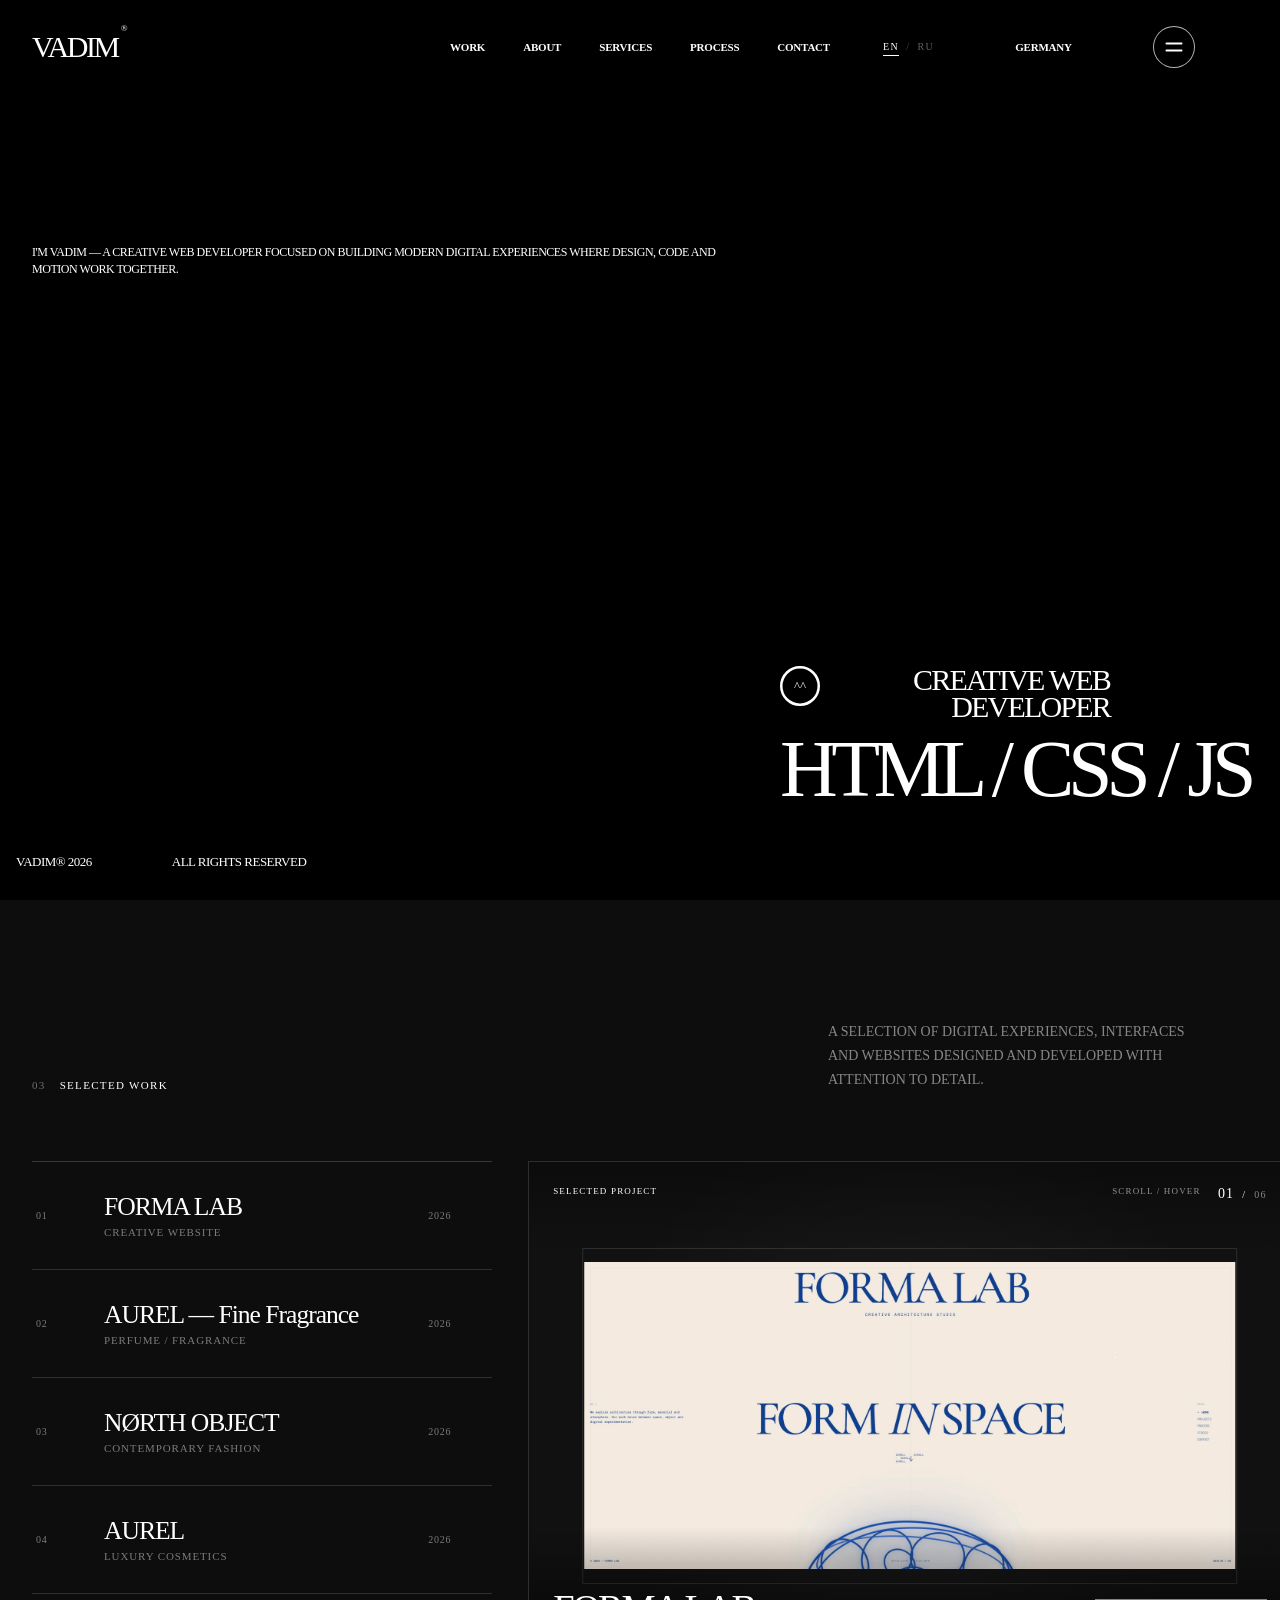
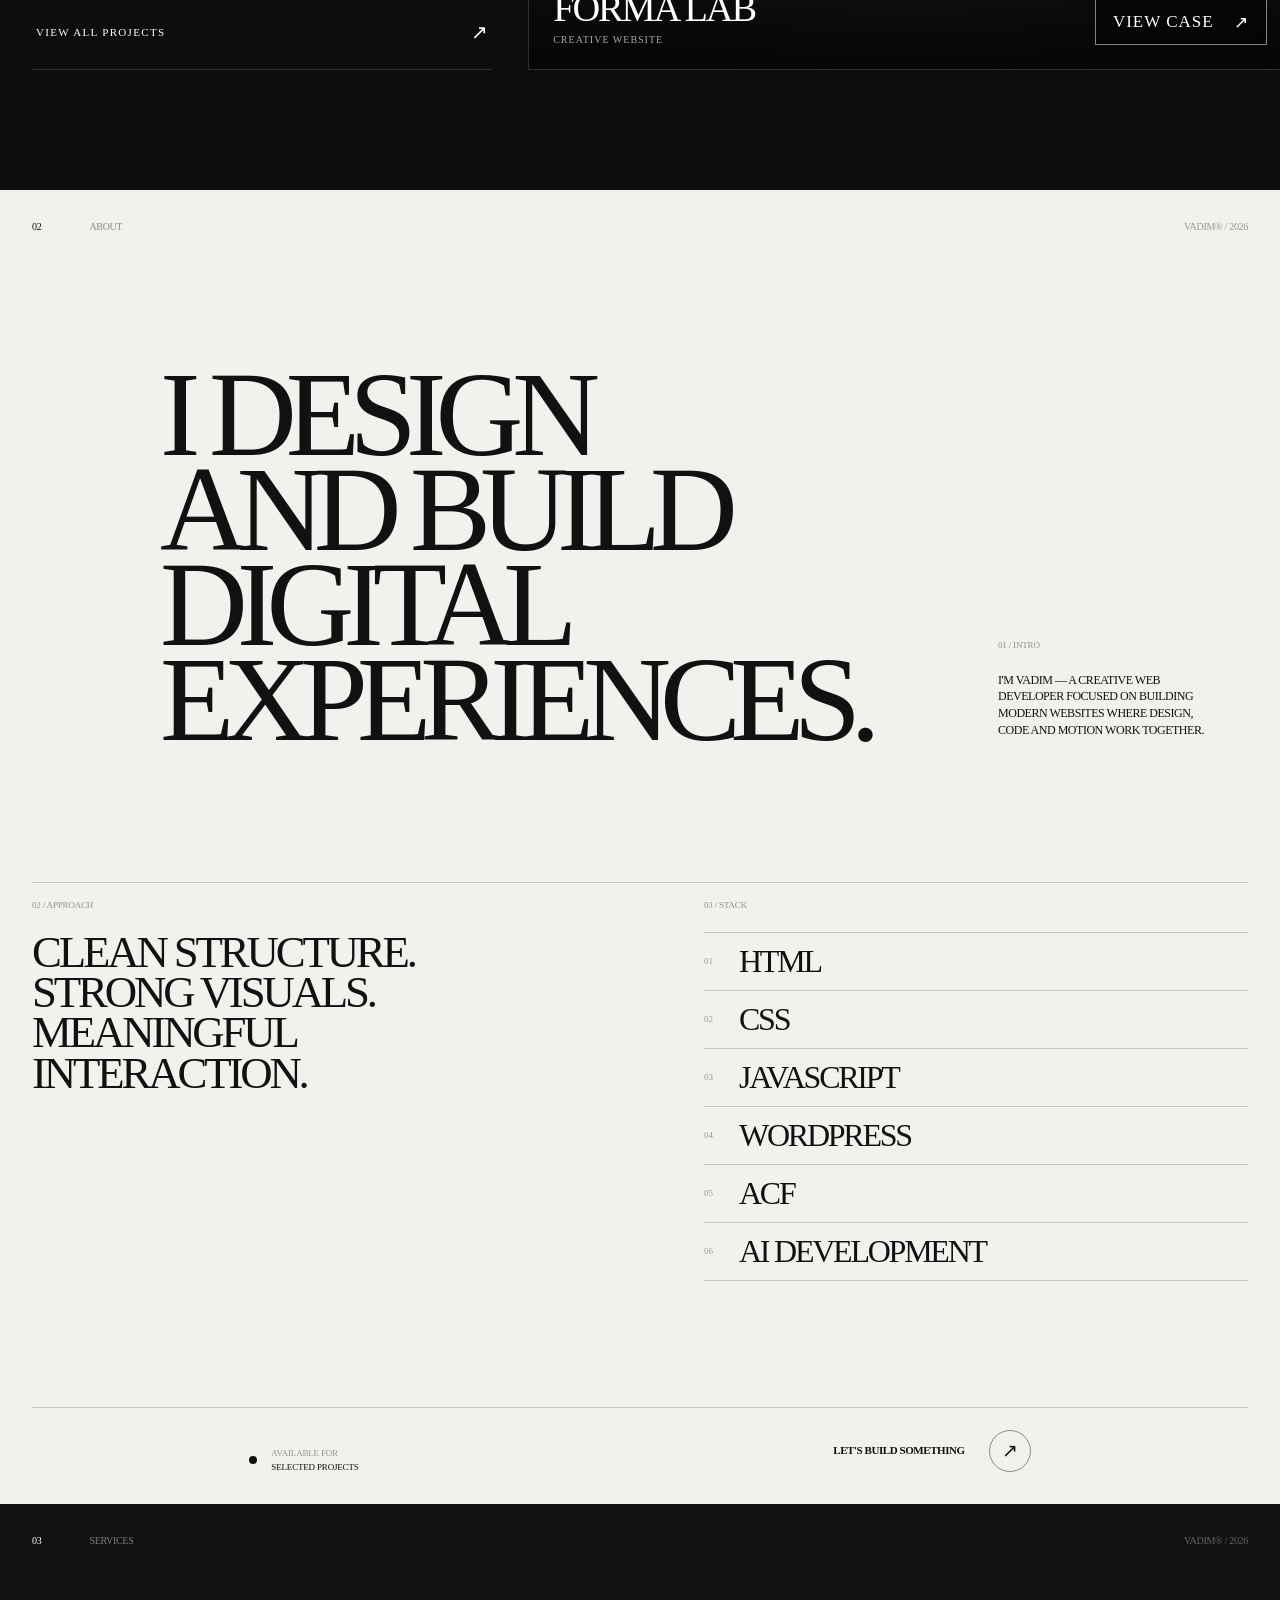
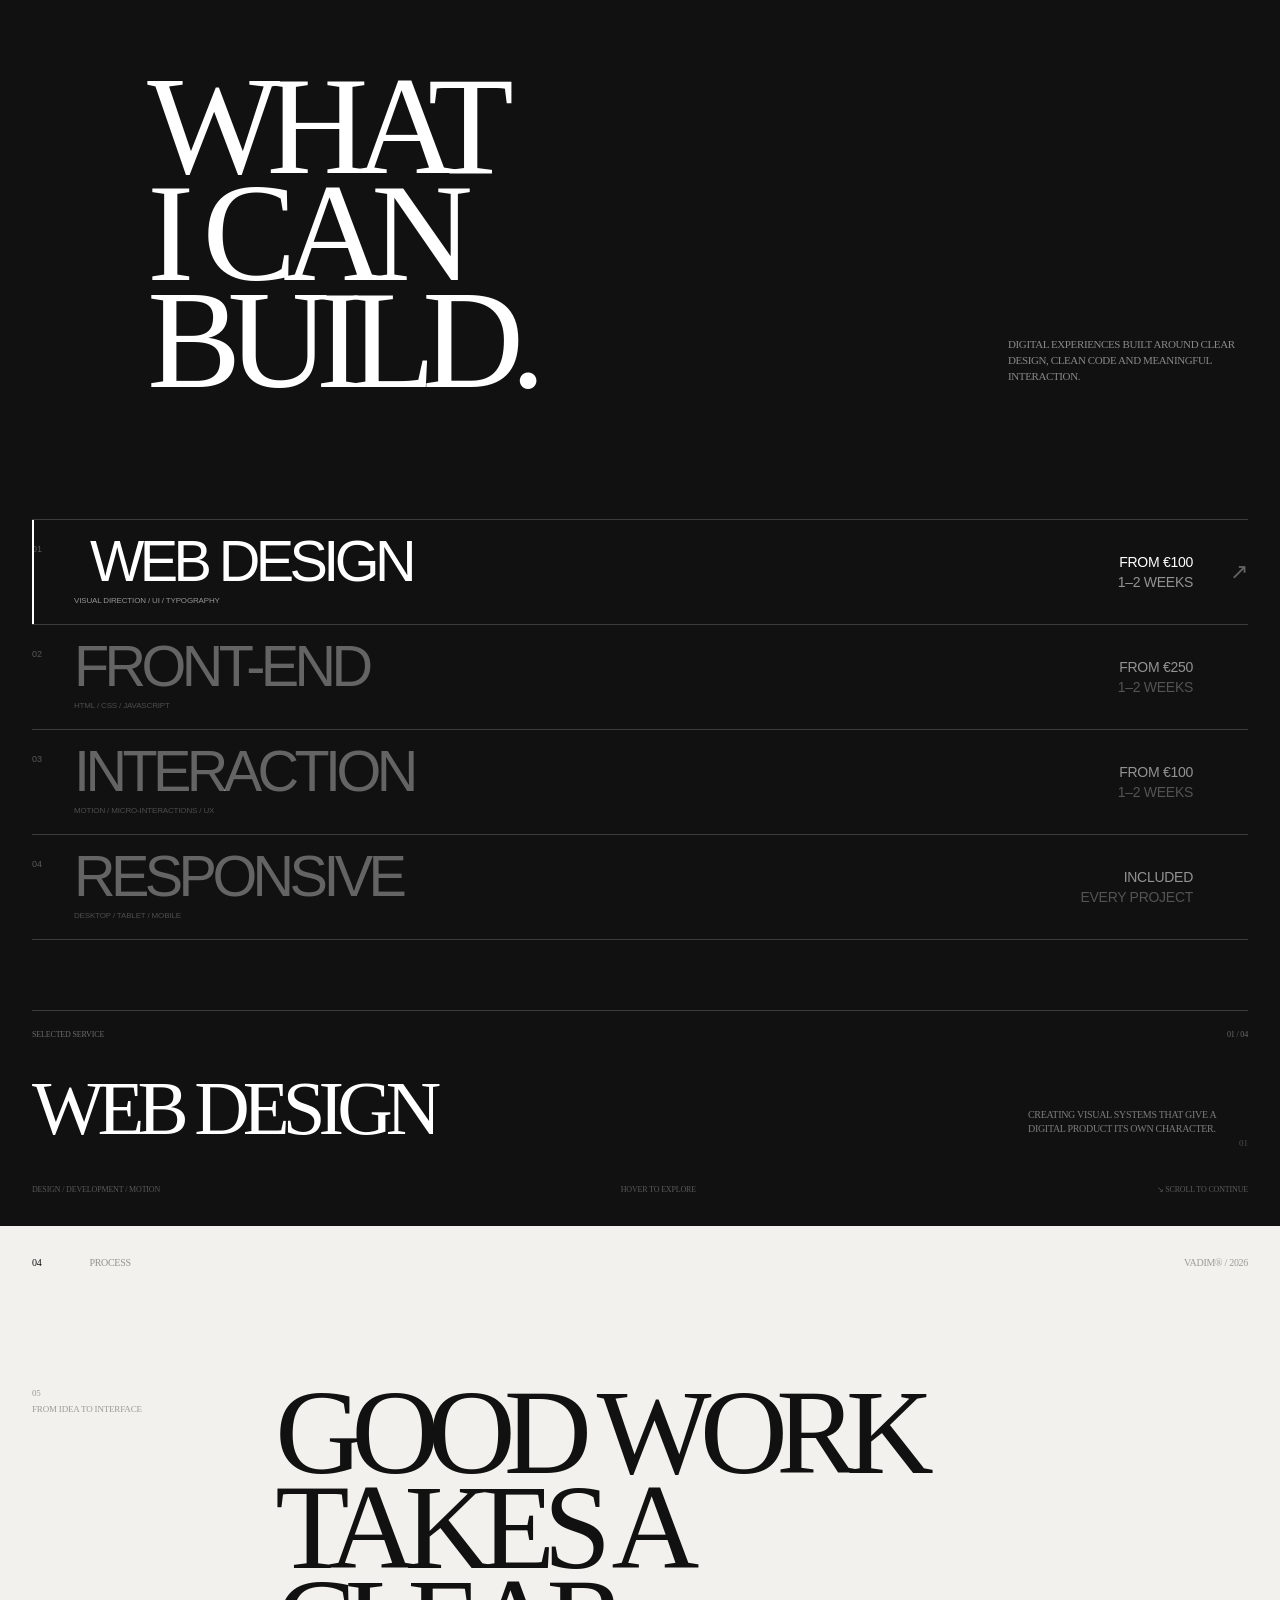
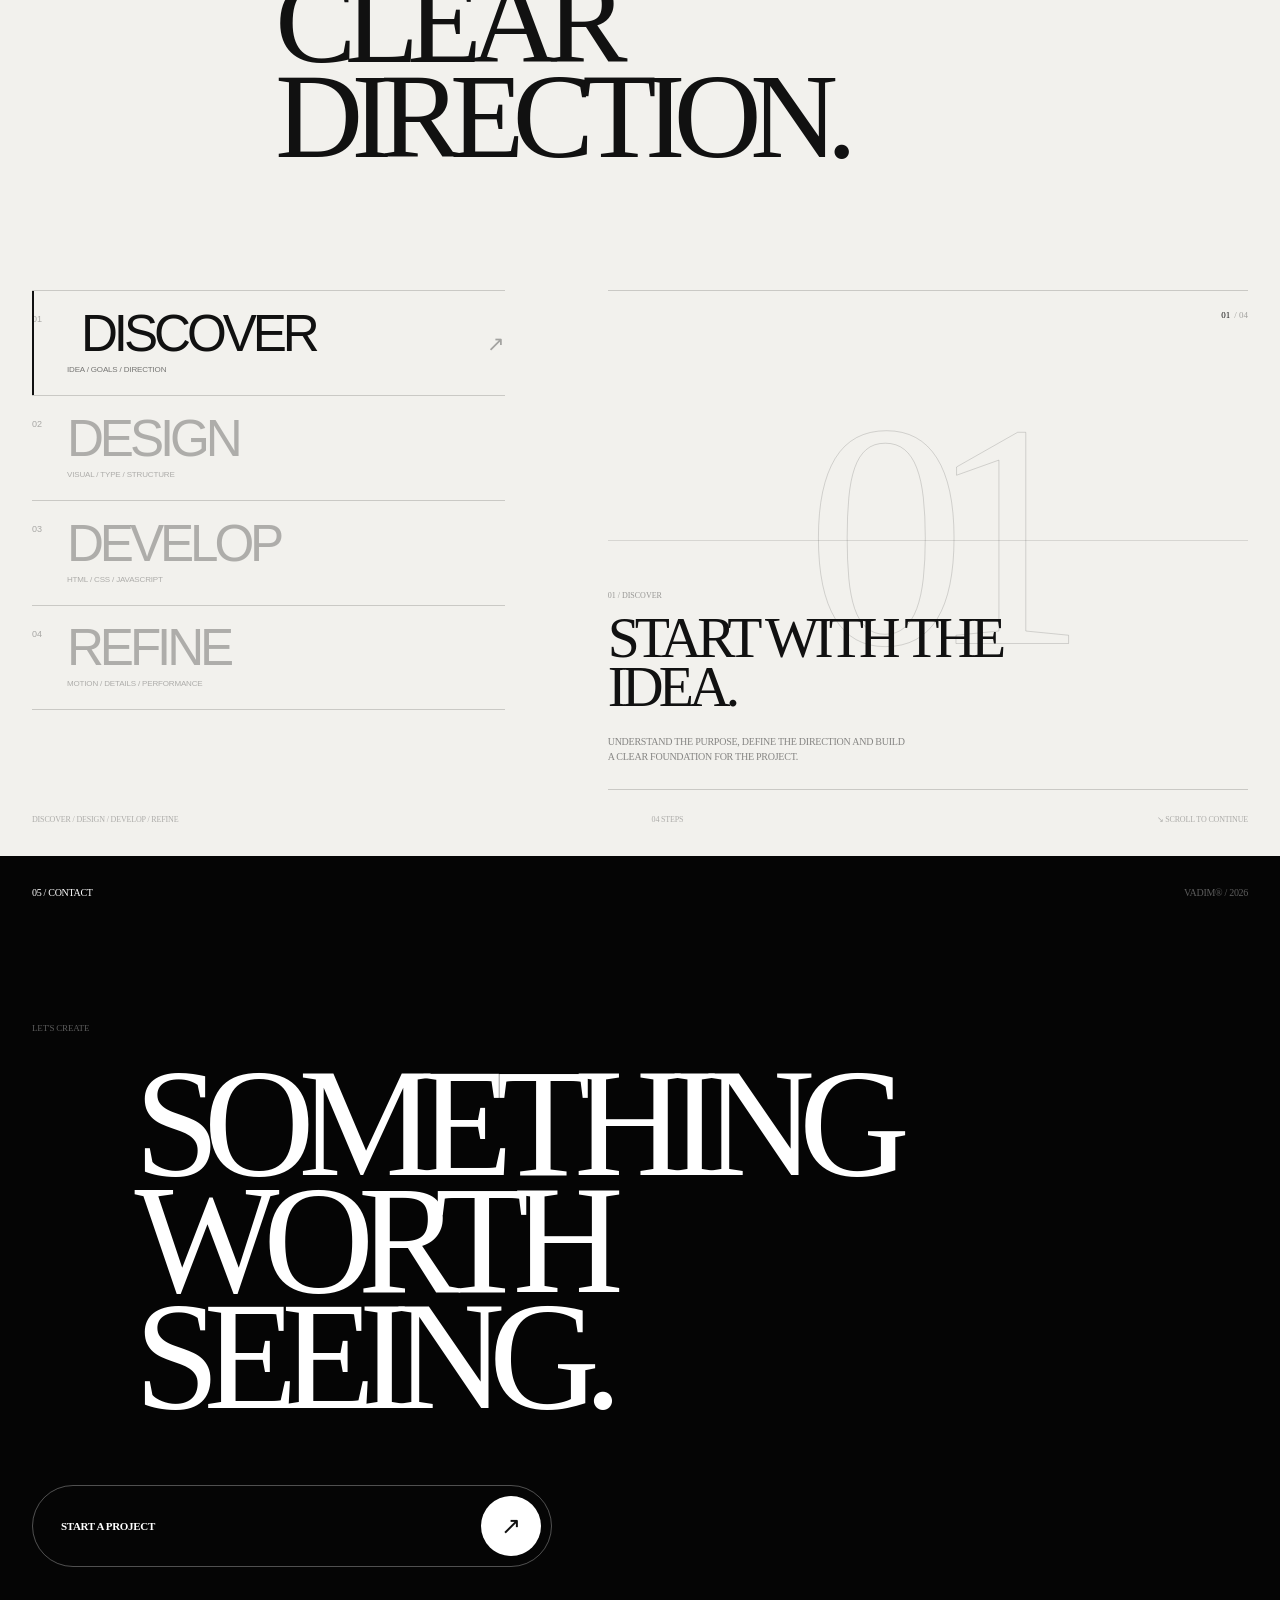
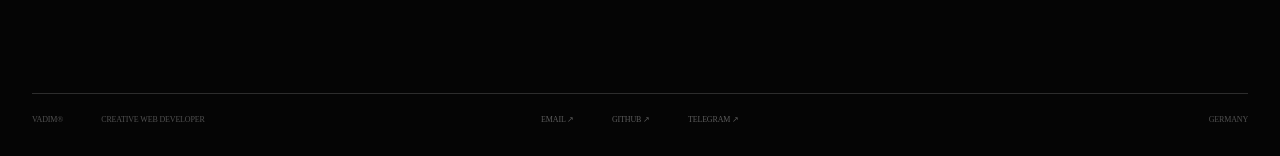
==== commit 272bf67e: "Update index.html" ====
--- a/index.html
+++ b/index.html
@@ -188,7 +188,7 @@
 						class="hero__video-item"
 						muted
 						playsinline
-						preload="auto"
+						preload="metadata"
 					>
 						<source
 							src="https://d8j0ntlcm91z4.cloudfront.net/user_39ca84eAE1ODL9hbR5VhoEj8tBf/hf_20260625_154433_532a85d3-dabf-4265-b8bd-19ac6af31842.mp4"
@@ -201,7 +201,7 @@
 						class="hero__video-item"
 						muted
 						playsinline
-						preload="auto"
+						preload="metadata"
 					>
 						<source
 							src="https://d8j0ntlcm91z4.cloudfront.net/user_39ca84eAE1ODL9hbR5VhoEj8tBf/hf_20260625_154401_a664f076-b971-4557-8728-40ef9ea4c49b.mp4"
@@ -313,59 +313,35 @@
 						</div>
 
 						<div class="work__preview-images">
-							<picture>
-								<source
-									srcset="./images/FORMA-LAB/FORMA-LAB-01.webp"
-									type="image/webp"
-								/>
-								<img
-									class="work-preview-image is-active"
-									src="./images/FORMA-LAB/FORMA-LAB-01.jpeg"
-									alt="FORMA LAB home page"
-									data-project="0"
-									data-image="0"
-								/>
-							</picture>
-
-							<picture>
-								<source
-									srcset="./images/Aurel/Aurel-01.webp"
-									type="image/webp"
-								/>
-								<img
-									class="work-preview-image"
-									src="./images/Aurel/Aurel-01.jpeg"
-									alt="AUREL Fine Fragrance home page"
-									data-project="1"
-									data-image="0"
-								/>
-							</picture>
-
-							<picture>
-								<source
-									srcset="./images/NORTH/North-01.webp"
-									type="image/webp"
-								/>
-								<img
-									class="work-preview-image"
-									src="./images/NORTH/North-01.jpeg"
-									alt="NØRTH OBJECT"
-									data-project="2"
-								/>
-							</picture>
-
-							<picture>
-								<source
-									srcset="./images/Luxury/Luxury-01.webp"
-									type="image/webp"
-								/>
-								<img
-									class="work-preview-image"
-									src="./images/Luxury/Luxury-01.jpeg"
-									alt="AUREL Luxury Cosmetics"
-									data-project="3"
-								/>
-							</picture>
+							<img
+								class="work-preview-image is-active"
+								src="./images/FORMA-LAB/FORMA-LAB-01.webp"
+								alt="FORMA LAB home page"
+								data-project="0"
+								data-image="0"
+							/>
+
+							<img
+								class="work-preview-image"
+								src="./images/Aurel/Aurel-01.webp"
+								alt="AUREL Fine Fragrance home page"
+								data-project="1"
+								data-image="0"
+							/>
+
+							<img
+								class="work-preview-image"
+								src="./images/NORTH/North-01.webp"
+								alt="NØRTH OBJECT"
+								data-project="2"
+							/>
+
+							<img
+								class="work-preview-image"
+								src="./images/Luxury/Luxury-01.webp"
+								alt="AUREL Luxury Cosmetics"
+								data-project="3"
+							/>
 						</div>
 
 						<div class="work__preview-overlay"></div>
@@ -462,16 +438,10 @@
 
 						<div class="case-study__gallery">
 							<figure class="case-study__image">
-								<picture>
-									<source
-										srcset="./images/FORMA-LAB/FORMA-LAB-01.webp"
-										type="image/webp"
-									/>
-									<img
-										src="./images/FORMA-LAB/FORMA-LAB-01.jpeg"
-										alt="FORMA LAB home page"
-									/>
-								</picture>
+								<img
+									src="./images/FORMA-LAB/FORMA-LAB-01.webp"
+									alt="FORMA LAB home page"
+								/>
 
 								<figcaption>
 									<span>01</span>
@@ -479,17 +449,11 @@
 								</figcaption>
 							</figure>
 
-								<figure class="case-study__image">
-								<picture>
-									<source
-										srcset="./images/FORMA-LAB/FORMA-LAB-03.webp"
-										type="image/webp"
-									/>
-									<img
-										src="./images/FORMA-LAB/FORMA-LAB-03.jpeg"
-										alt="FORMA LAB projects page"
-									/>
-								</picture>
+							<figure class="case-study__image">
+								<img
+									src="./images/FORMA-LAB/FORMA-LAB-02.webp"
+									alt="FORMA LAB about page"
+								/>
 
 								<figcaption>
 									<span>02</span>
@@ -499,7 +463,7 @@
 
 							<figure class="case-study__image">
 								<img
-									src="./images/FORMA-LAB/FORMA-LAB-03.jpeg"
+									src="./images/FORMA-LAB/FORMA-LAB-03.webp"
 									alt="FORMA LAB projects page"
 								/>
 
@@ -511,7 +475,7 @@
 
 							<figure class="case-study__image">
 								<img
-									src="./images/FORMA-LAB/FORMA-LAB-04.jpeg"
+									src="./images/FORMA-LAB/FORMA-LAB-04.webp"
 									alt="FORMA LAB process page"
 								/>
 
@@ -523,7 +487,7 @@
 
 							<figure class="case-study__image">
 								<img
-									src="./images/FORMA-LAB/FORMA-LAB-05.jpeg"
+									src="./images/FORMA-LAB/FORMA-LAB-05.webp"
 									alt="FORMA LAB manifesto page"
 								/>
 
@@ -535,7 +499,7 @@
 
 							<figure class="case-study__image">
 								<img
-									src="./images/FORMA-LAB/FORMA-LAB-06.jpeg"
+									src="./images/FORMA-LAB/FORMA-LAB-06.webp"
 									alt="FORMA LAB contact page"
 								/>
 
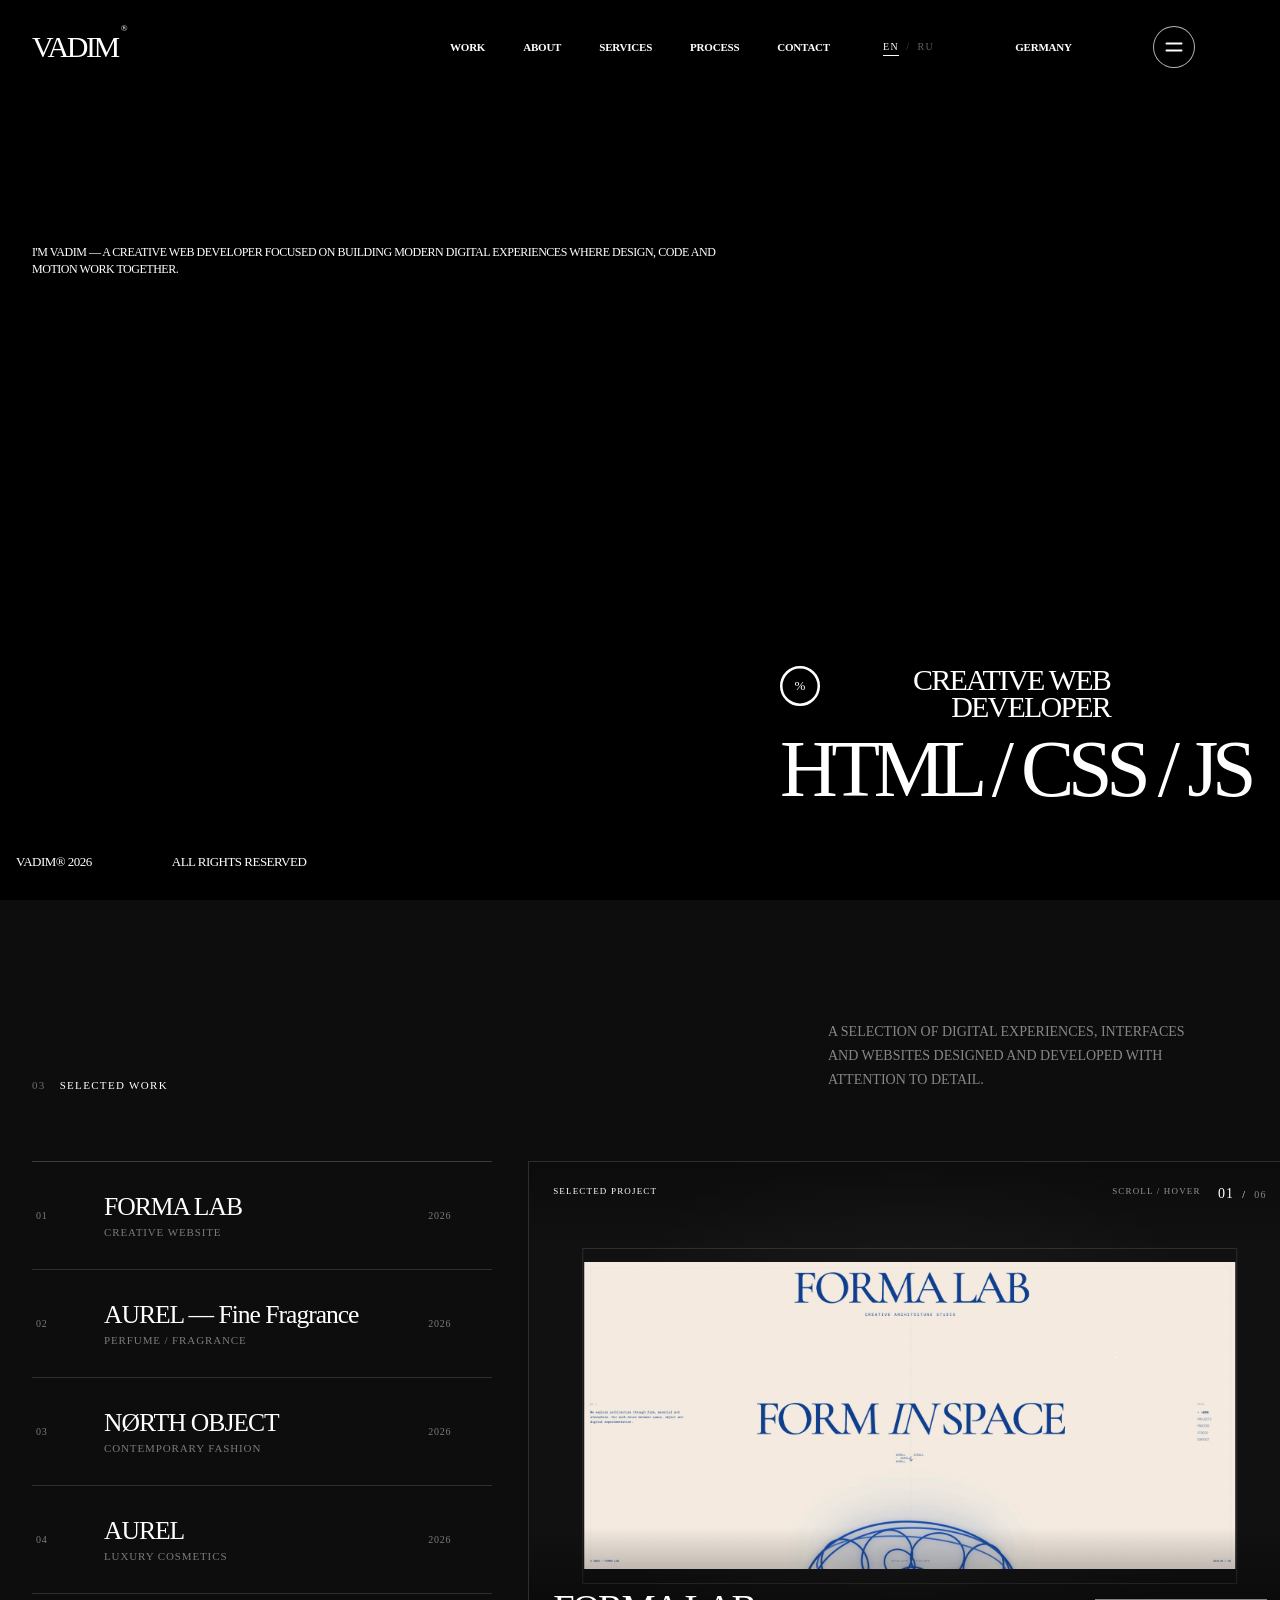
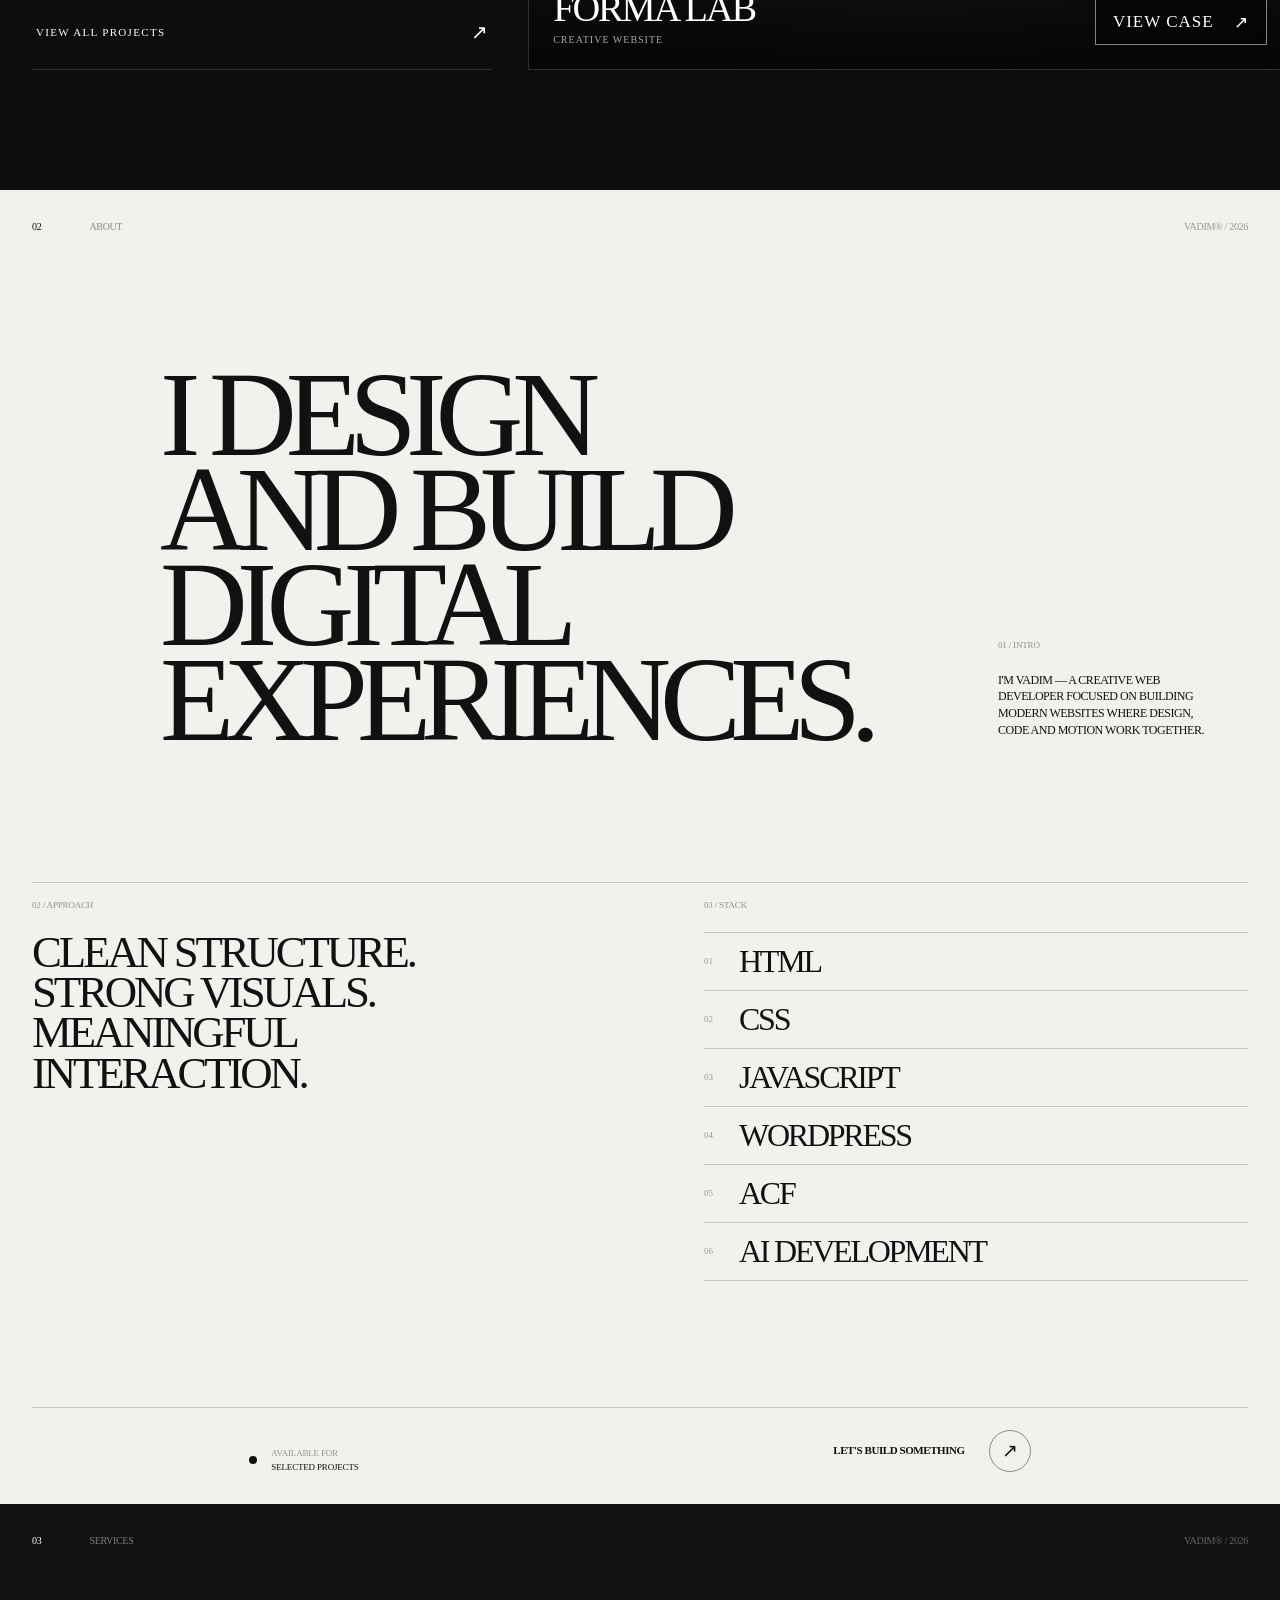
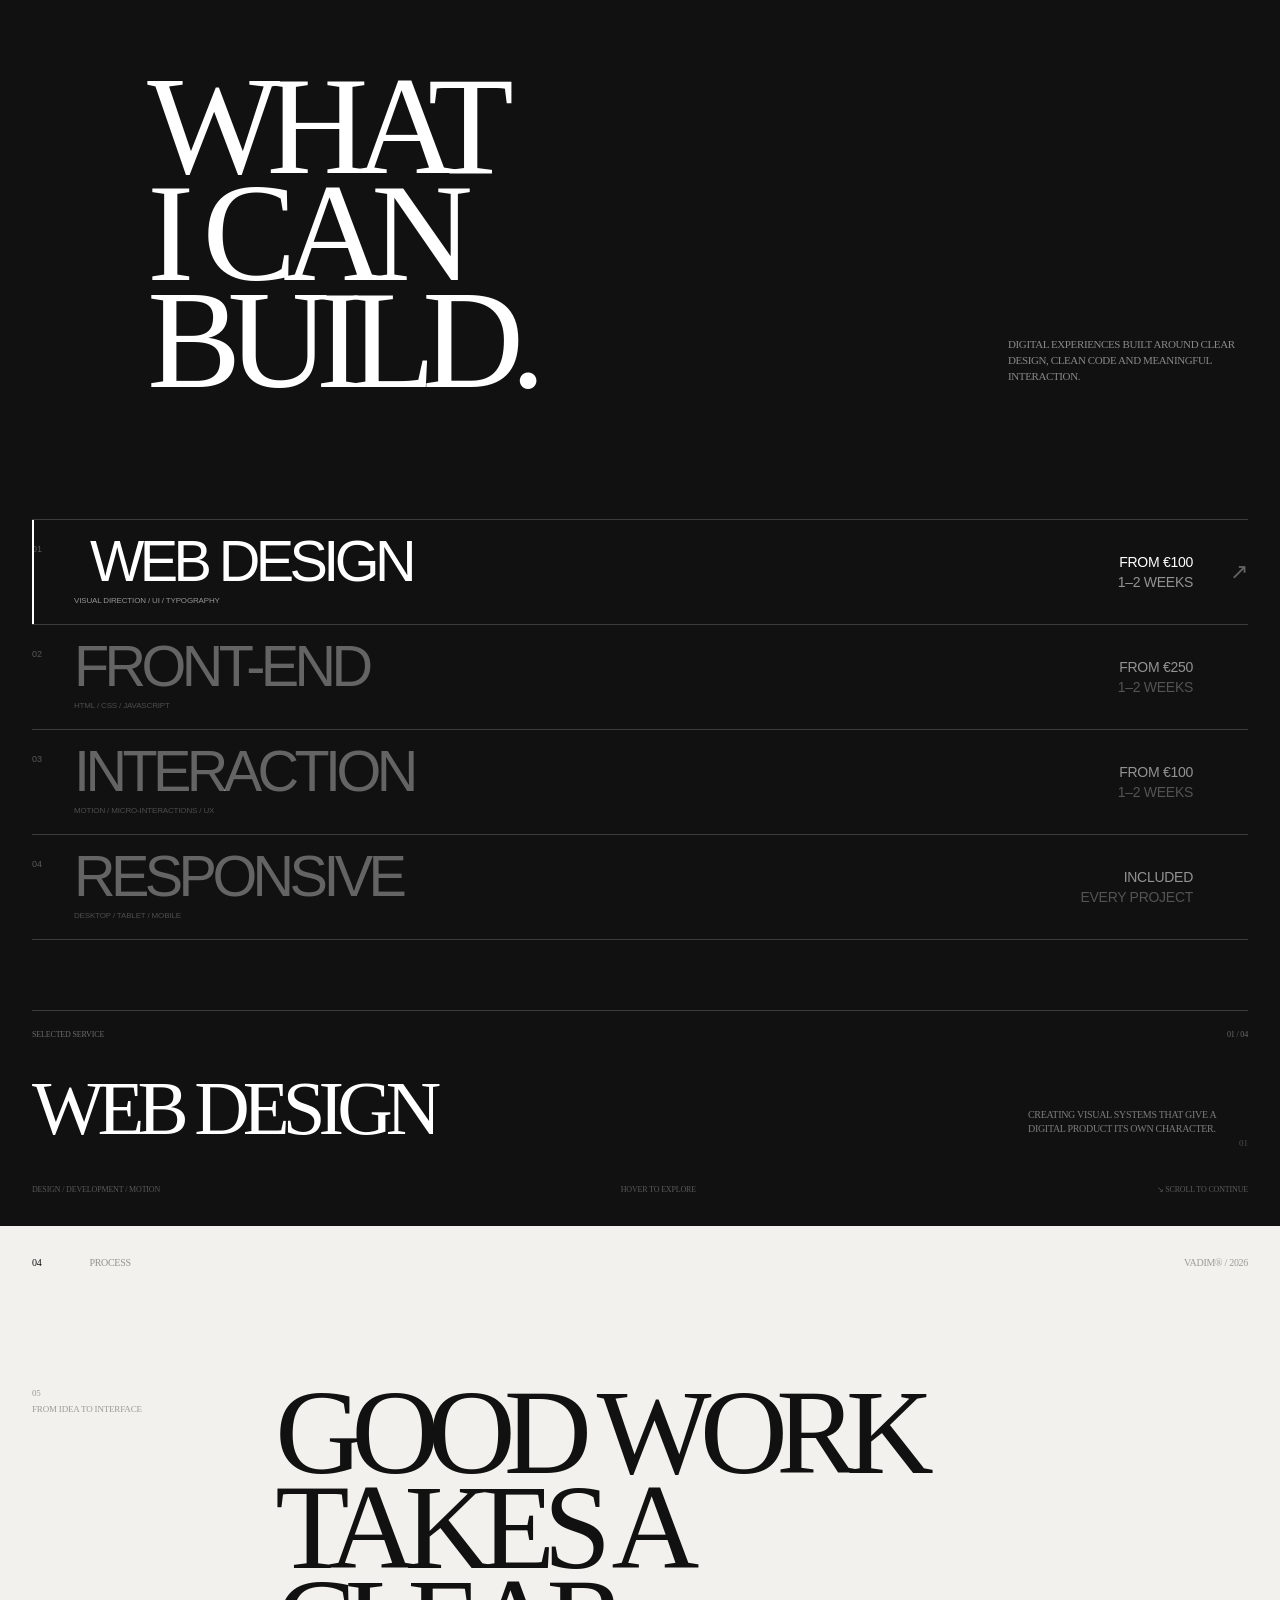
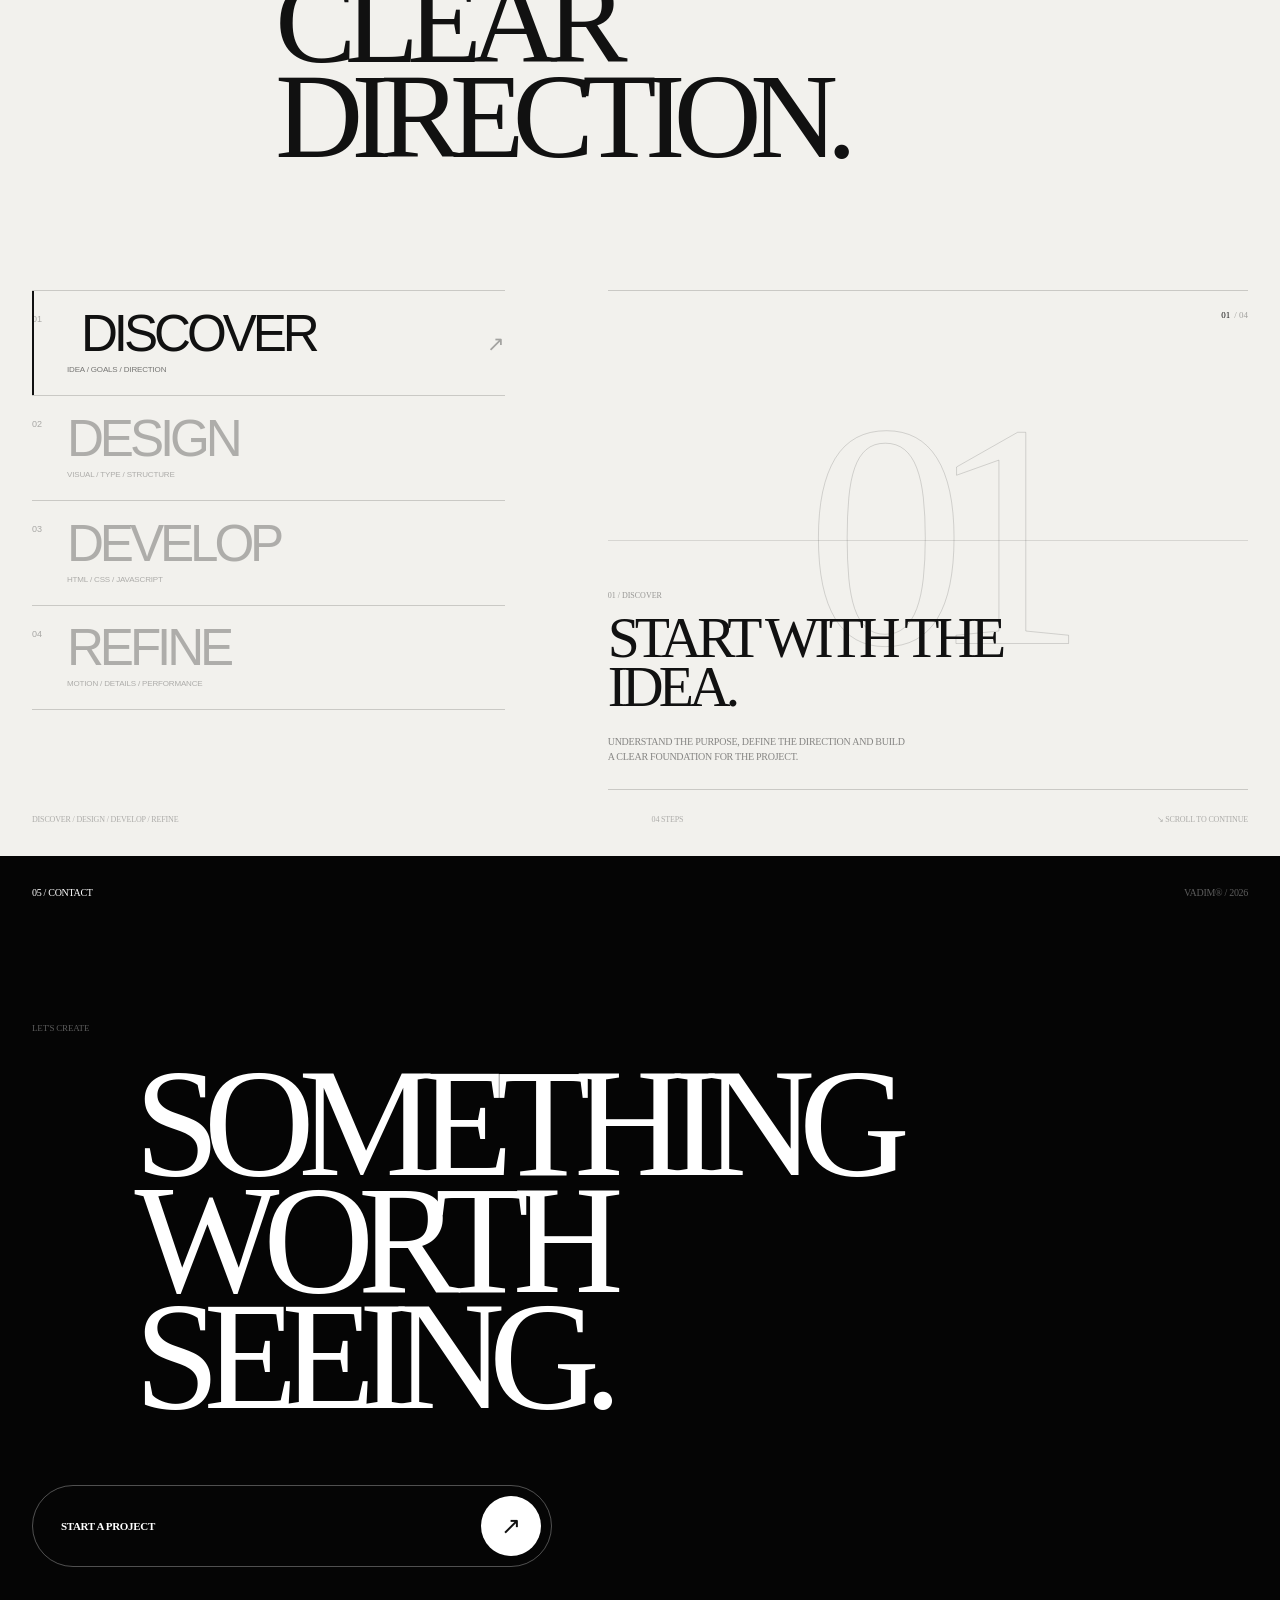
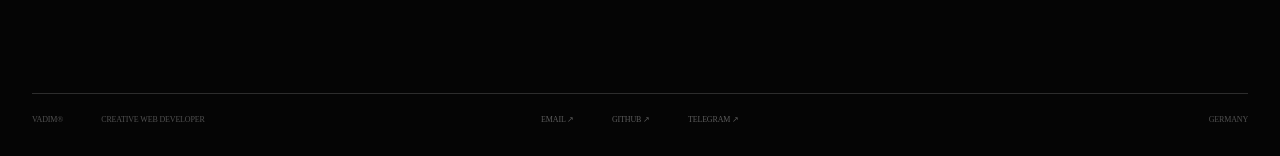
==== commit df01fc9e: "Update index.html" ====
--- a/index.html
+++ b/index.html
@@ -188,7 +188,7 @@
 						class="hero__video-item"
 						muted
 						playsinline
-						preload="metadata"
+						preload="auto"
 					>
 						<source
 							src="https://d8j0ntlcm91z4.cloudfront.net/user_39ca84eAE1ODL9hbR5VhoEj8tBf/hf_20260625_154433_532a85d3-dabf-4265-b8bd-19ac6af31842.mp4"
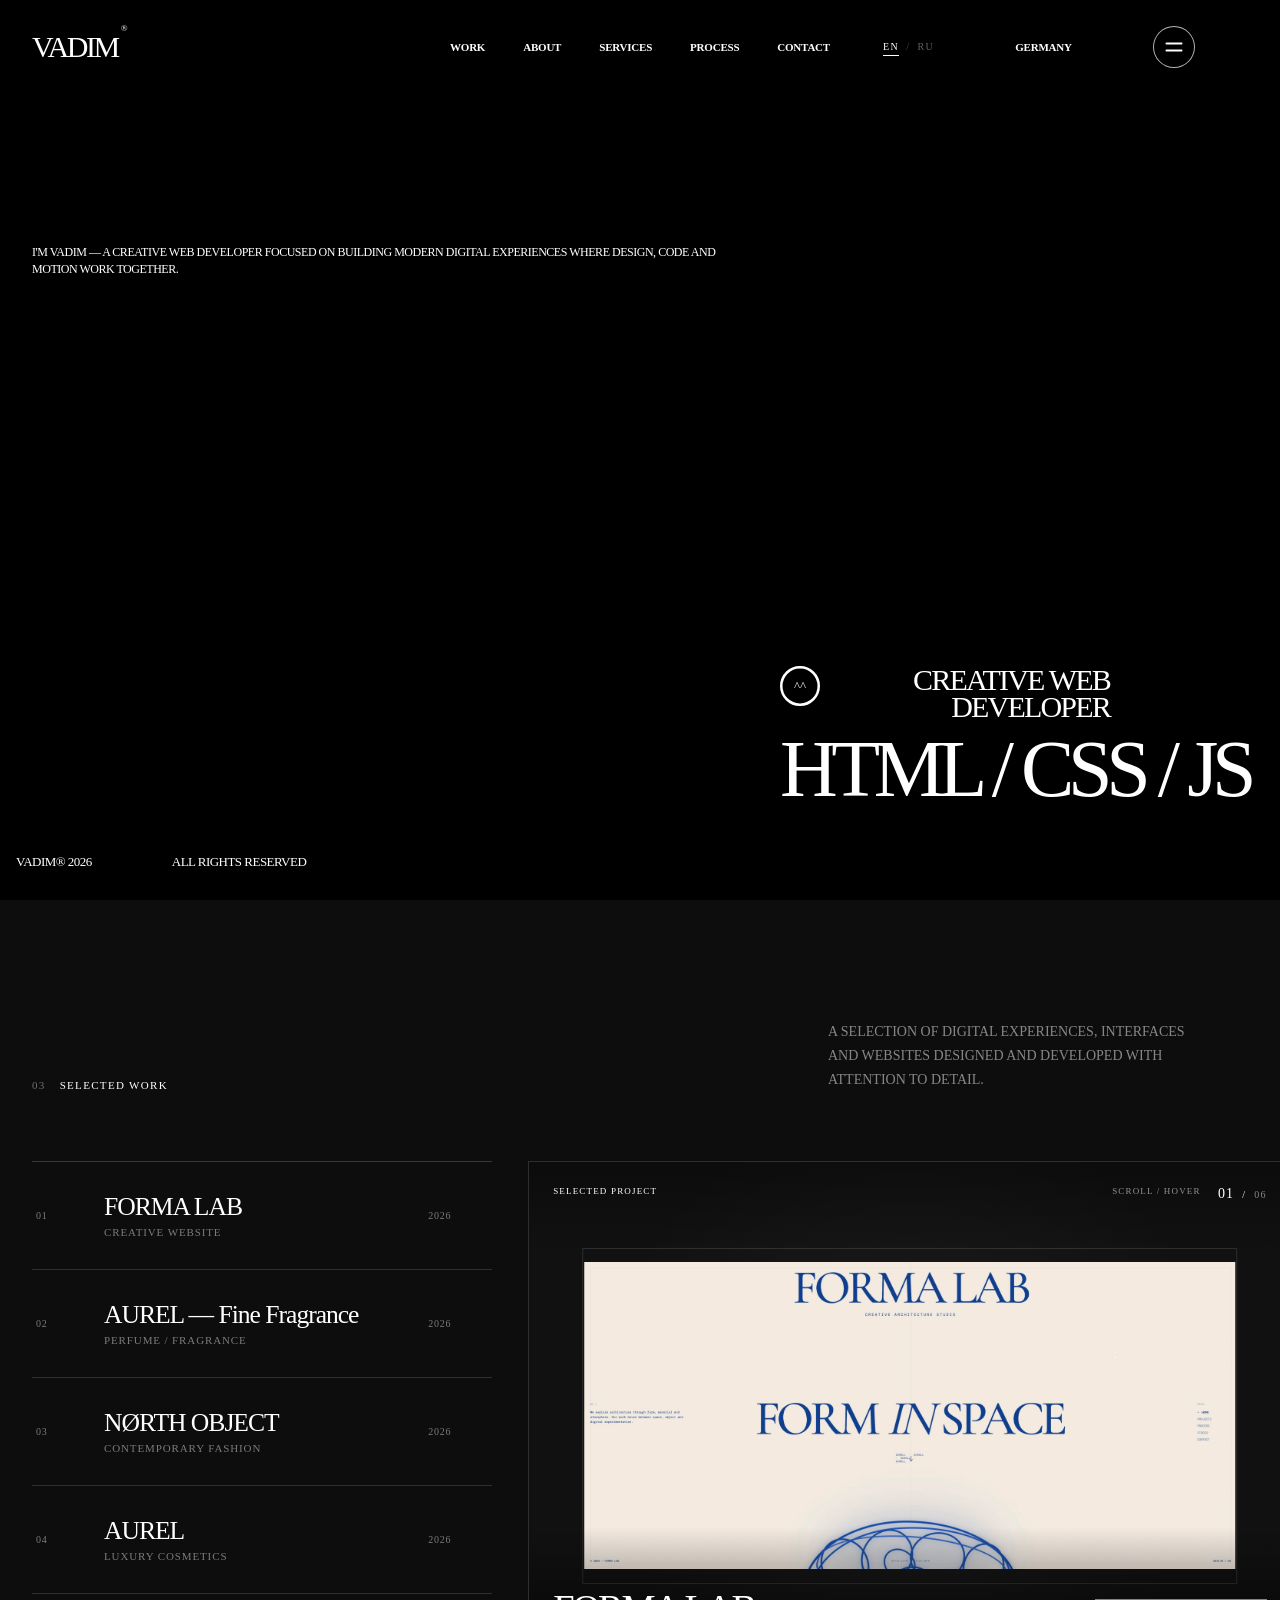
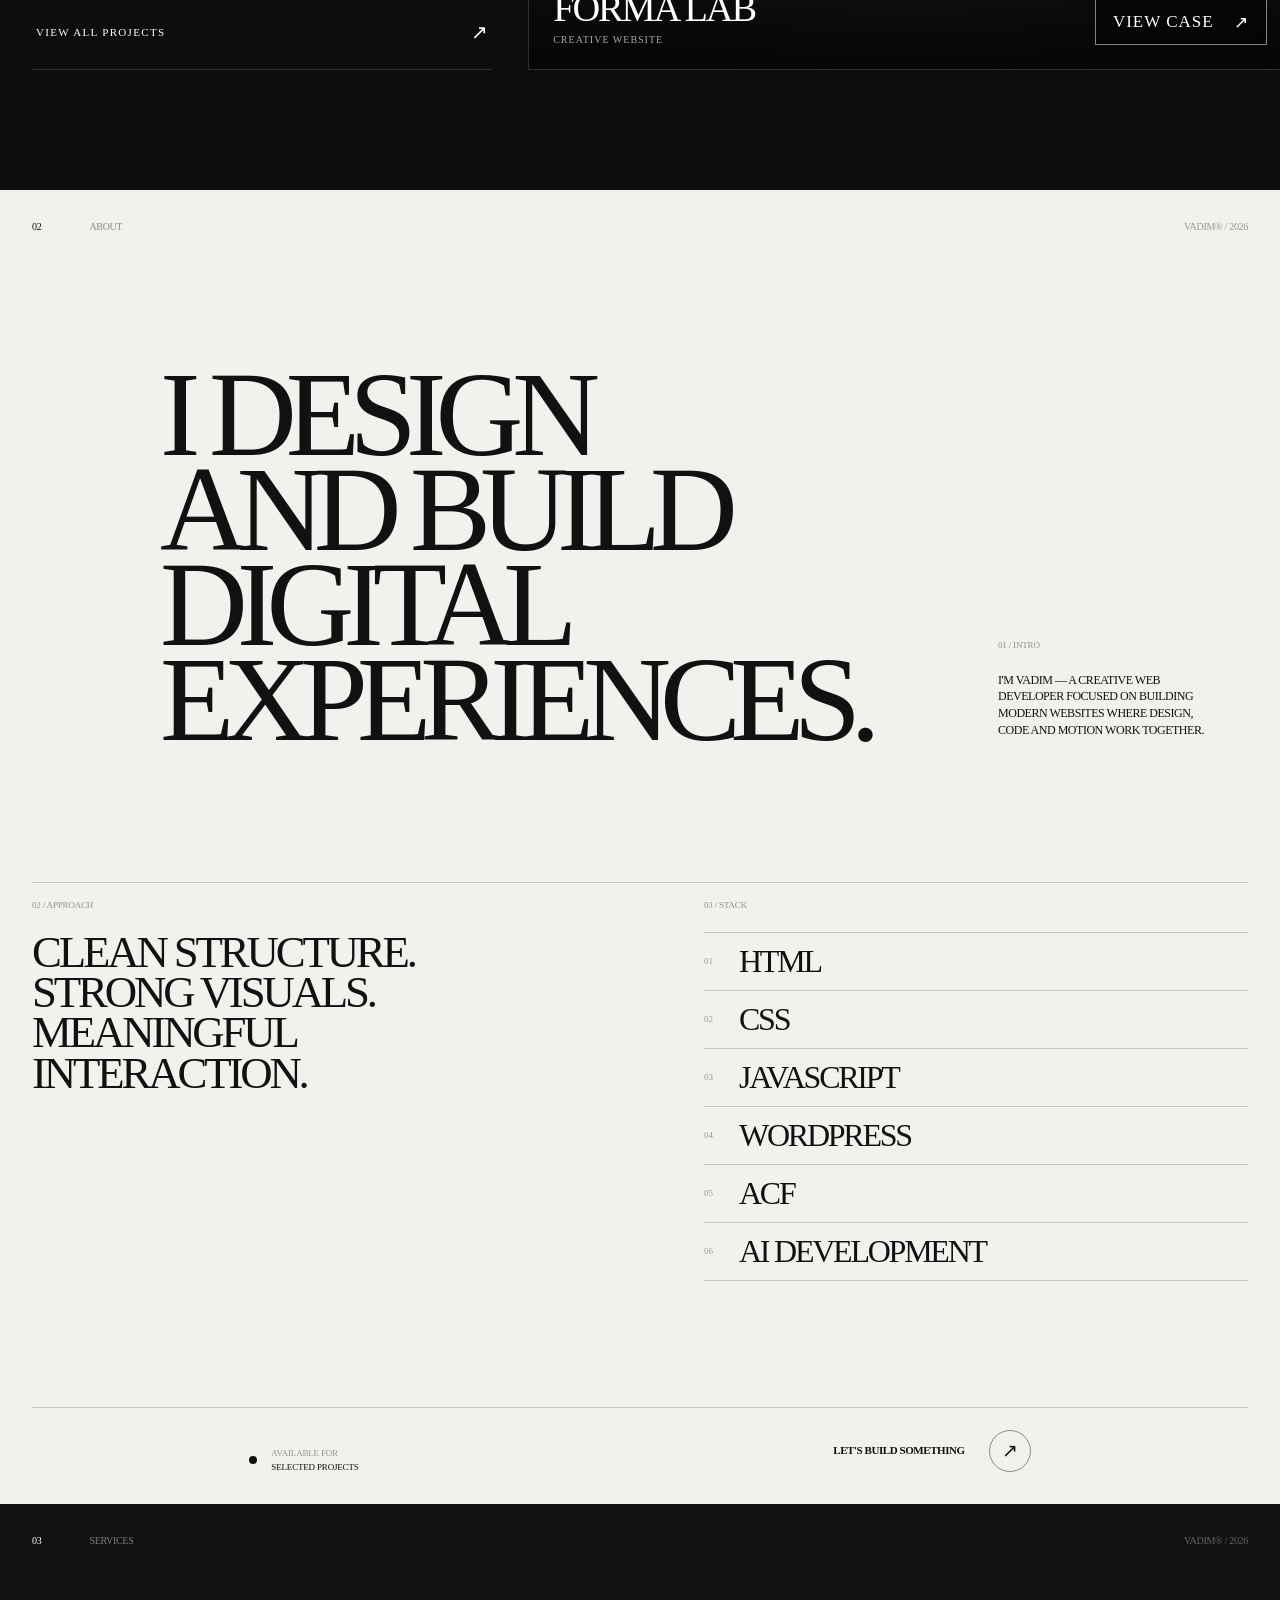
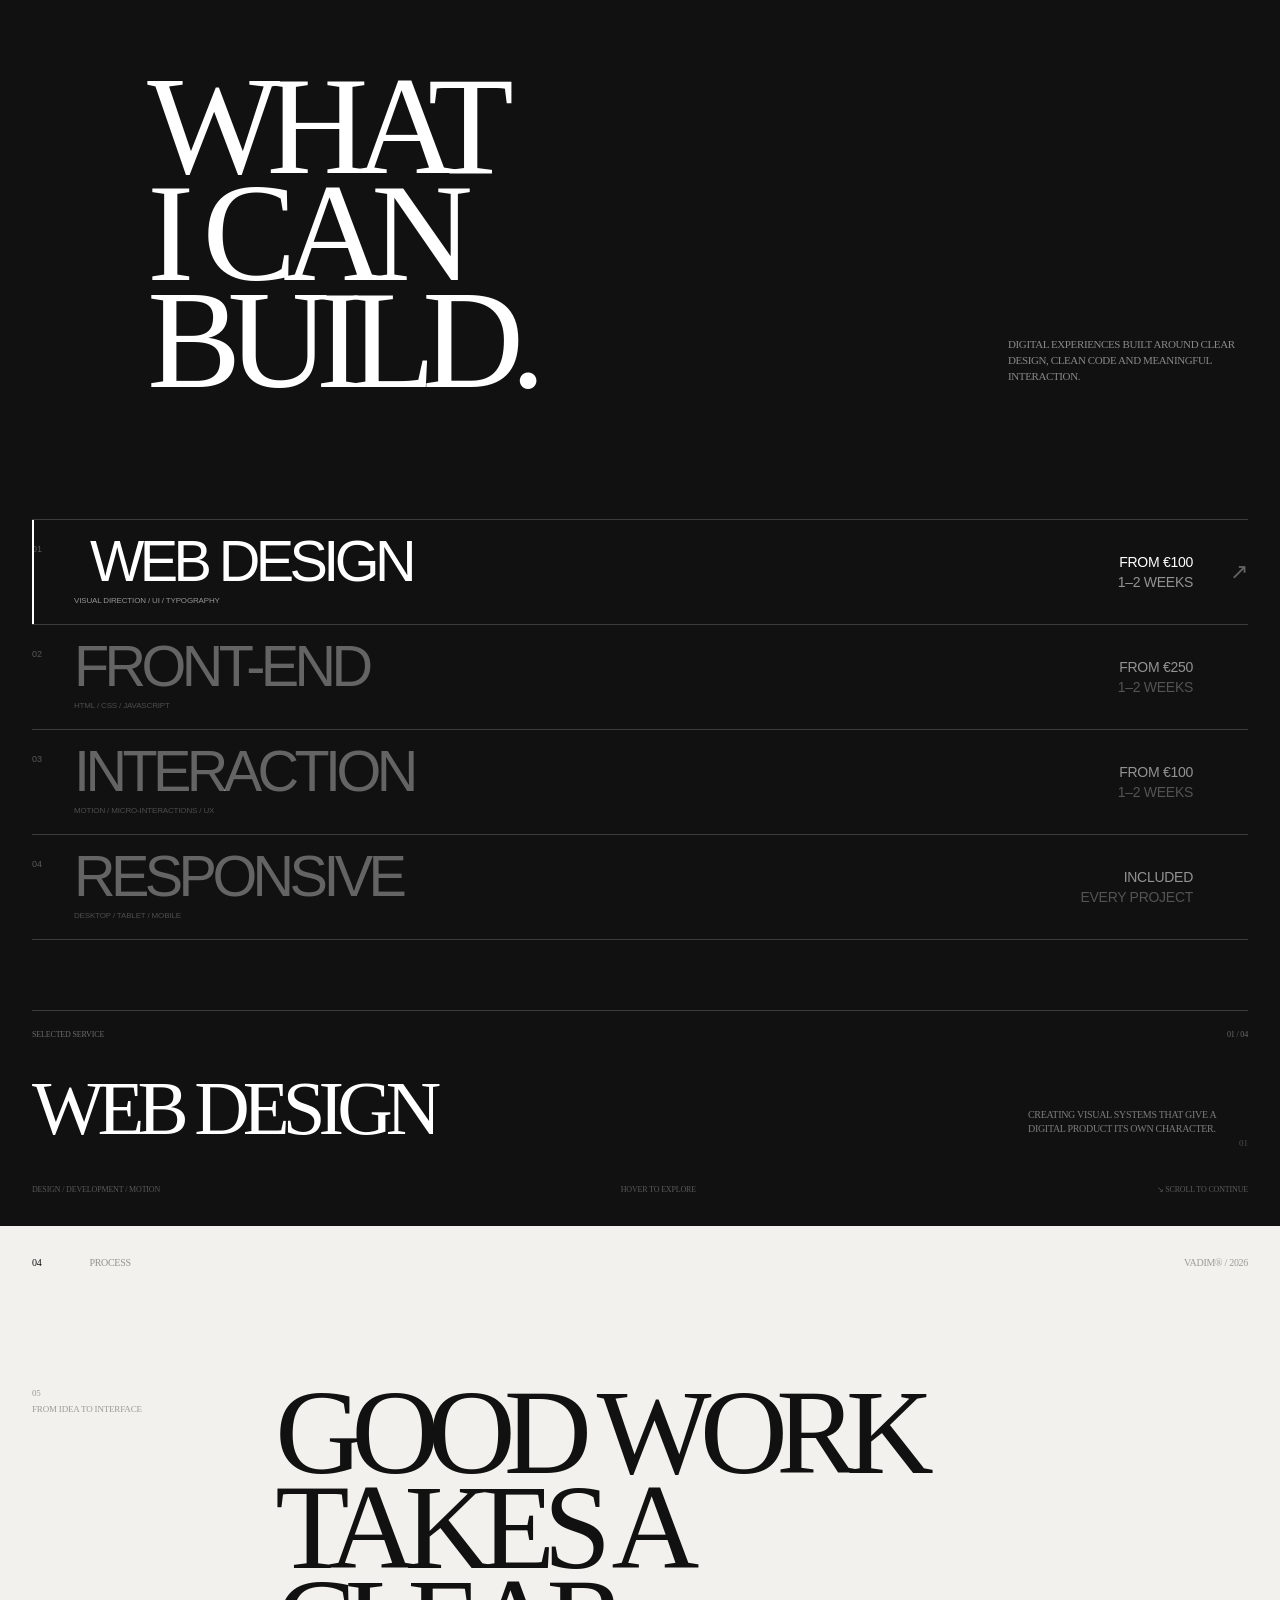
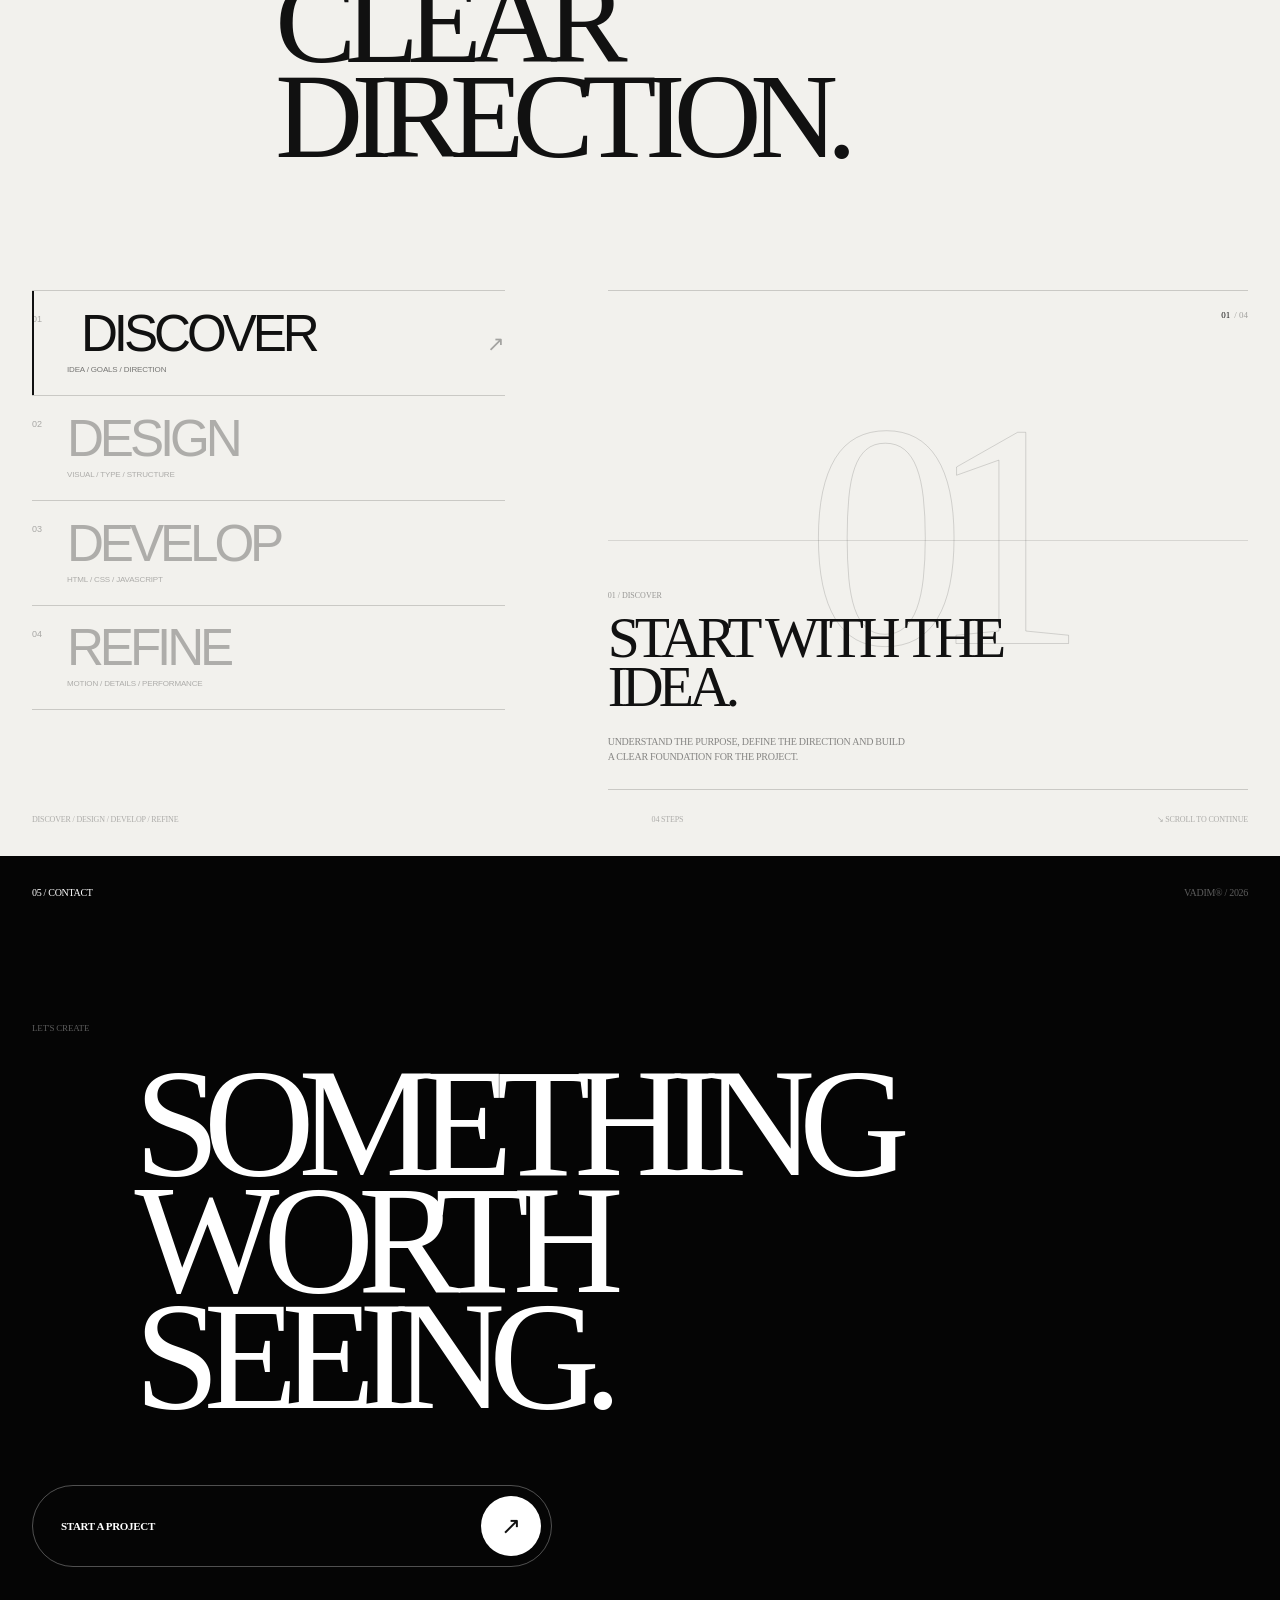
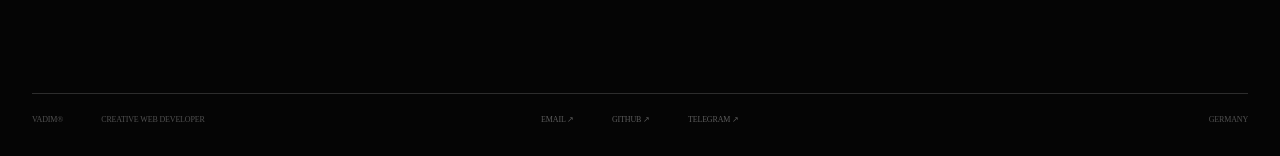
==== commit caf4ecaa: "Update index.html" ====
--- a/index.html
+++ b/index.html
@@ -201,7 +201,7 @@
 						class="hero__video-item"
 						muted
 						playsinline
-						preload="metadata"
+						preload="auto"
 					>
 						<source
 							src="https://d8j0ntlcm91z4.cloudfront.net/user_39ca84eAE1ODL9hbR5VhoEj8tBf/hf_20260625_154401_a664f076-b971-4557-8728-40ef9ea4c49b.mp4"
